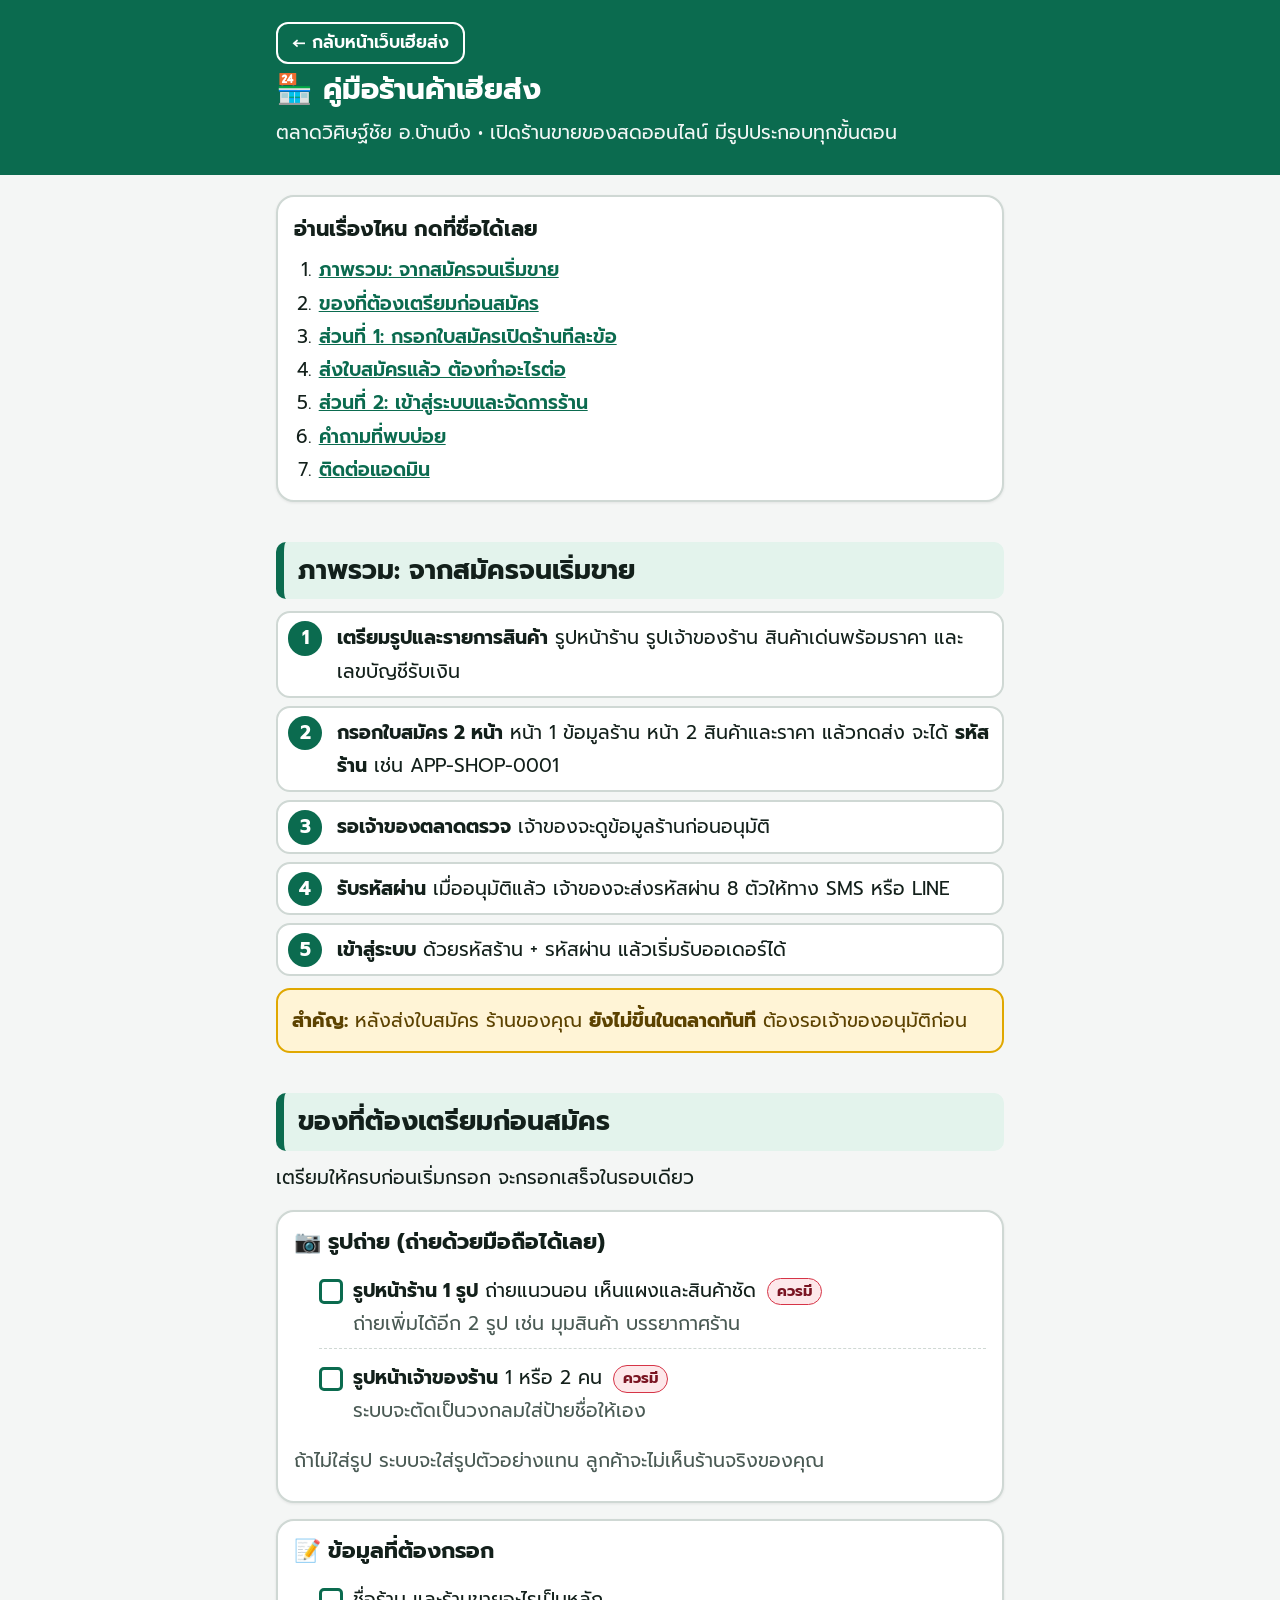
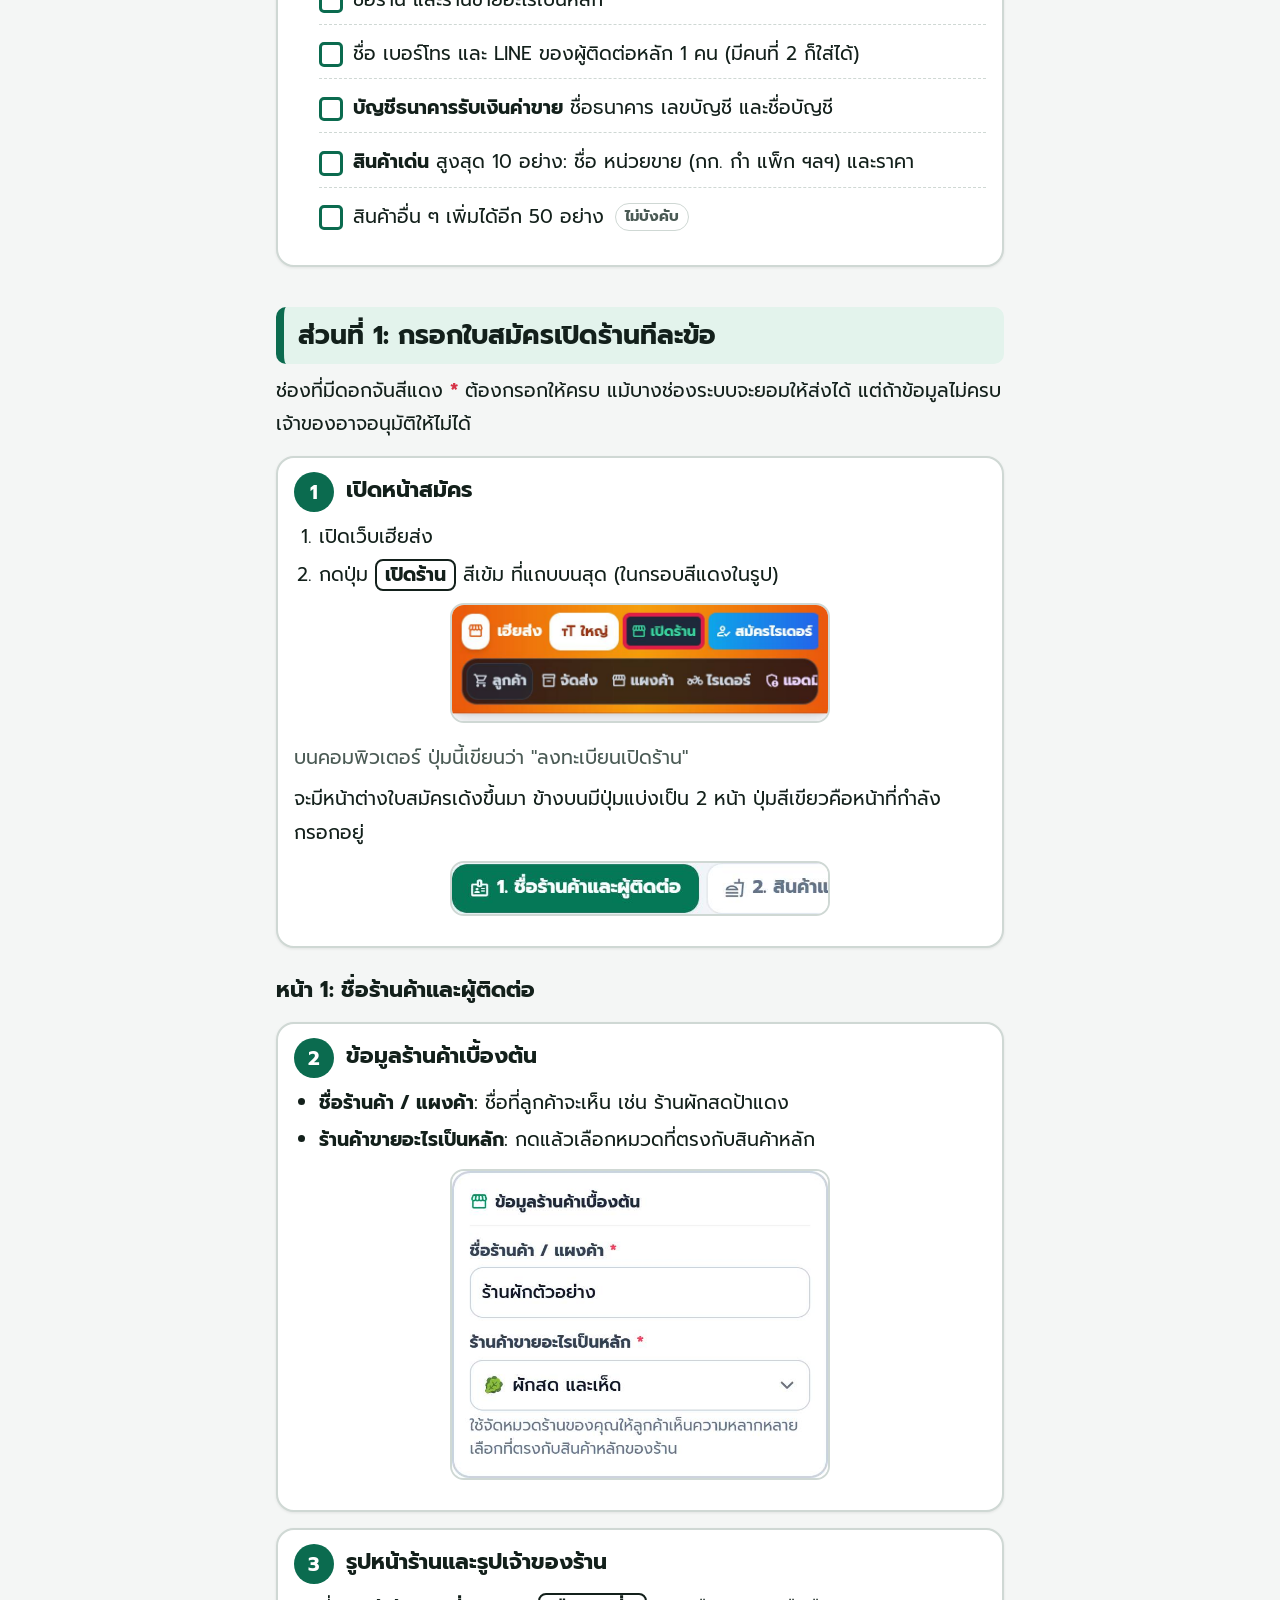
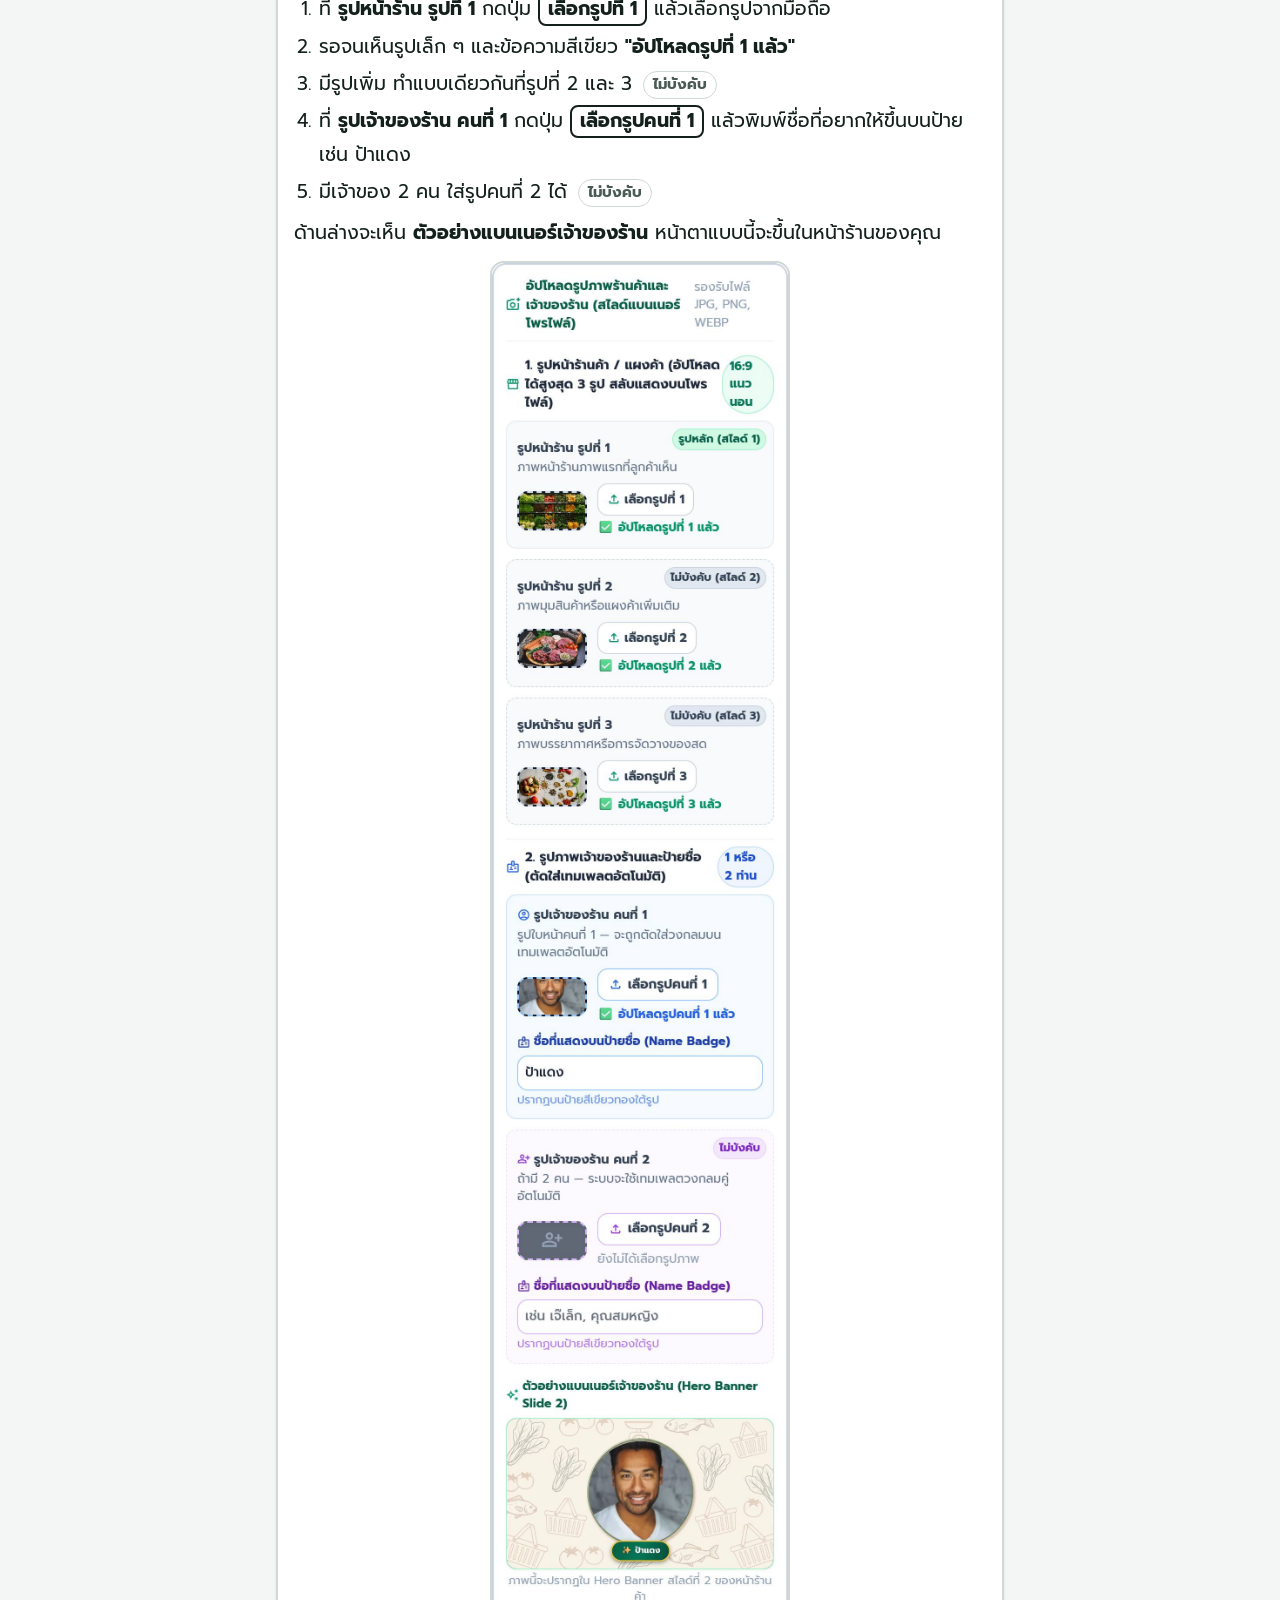
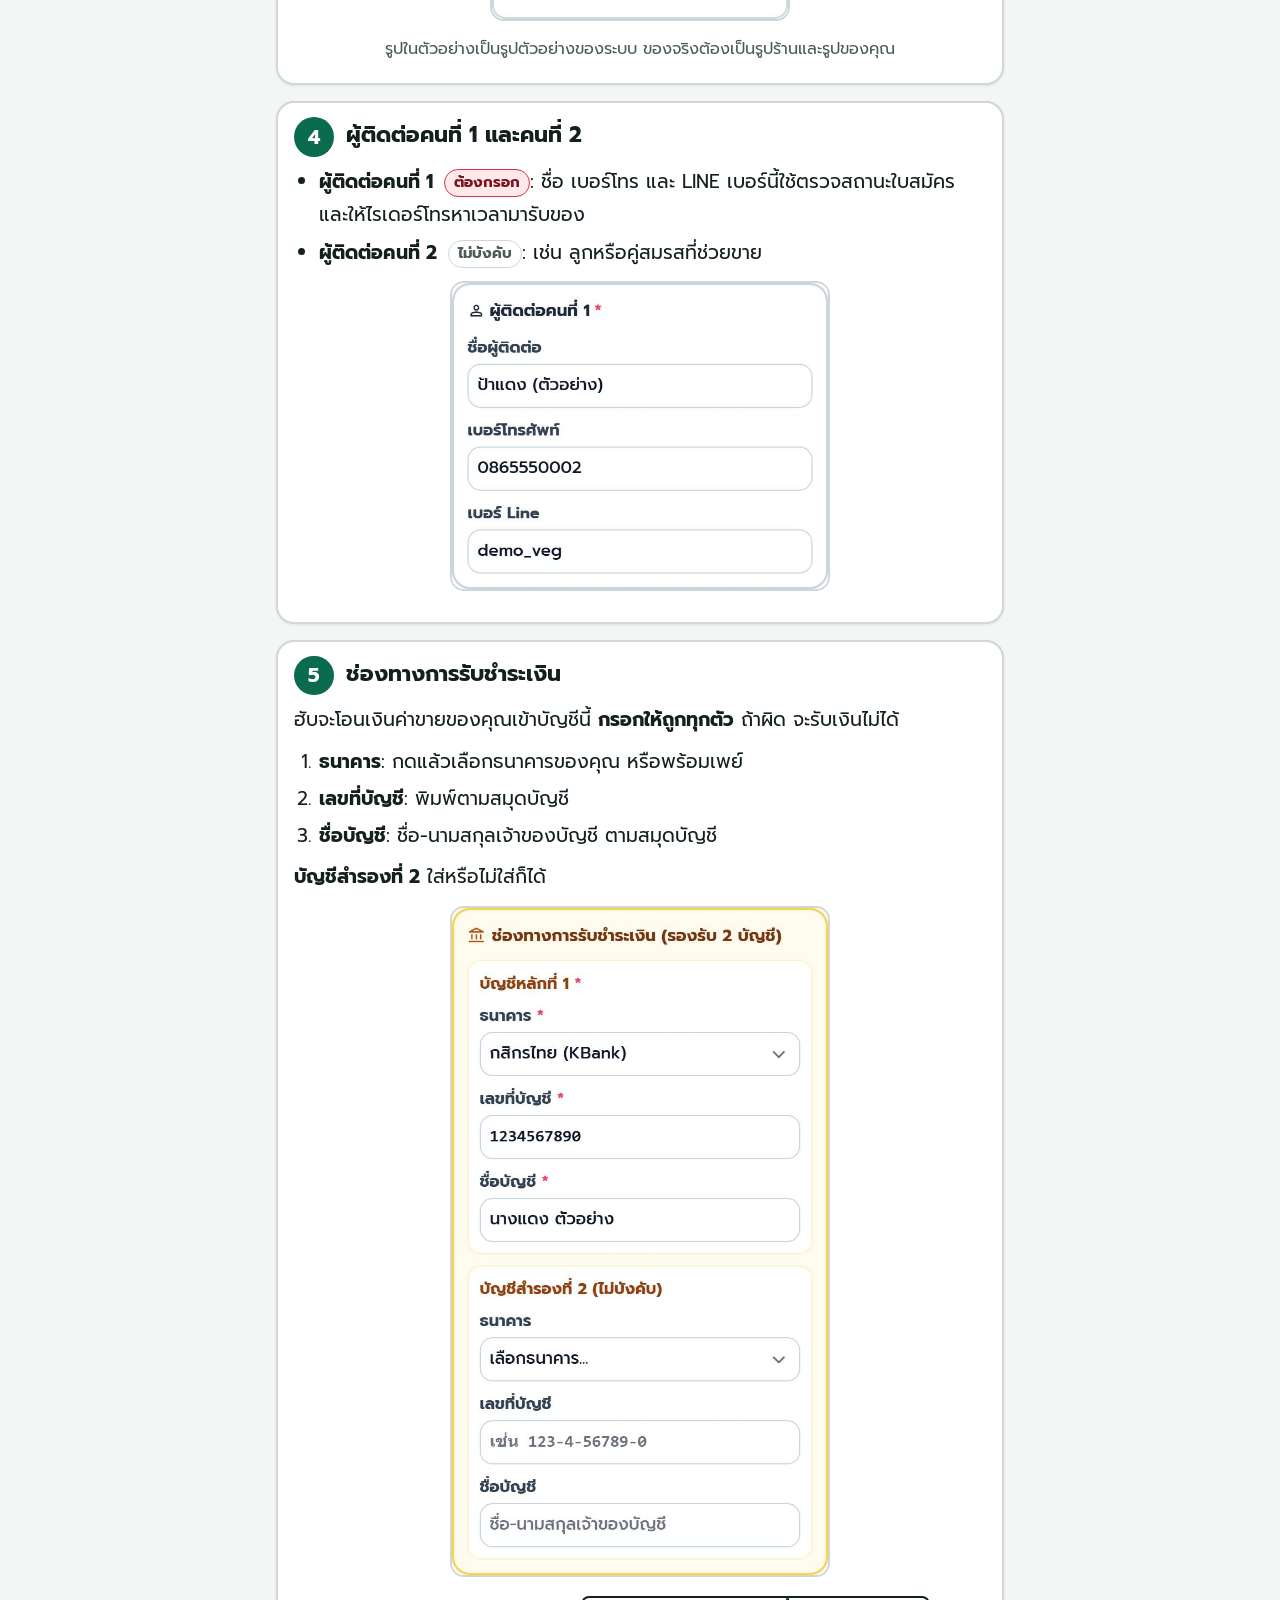
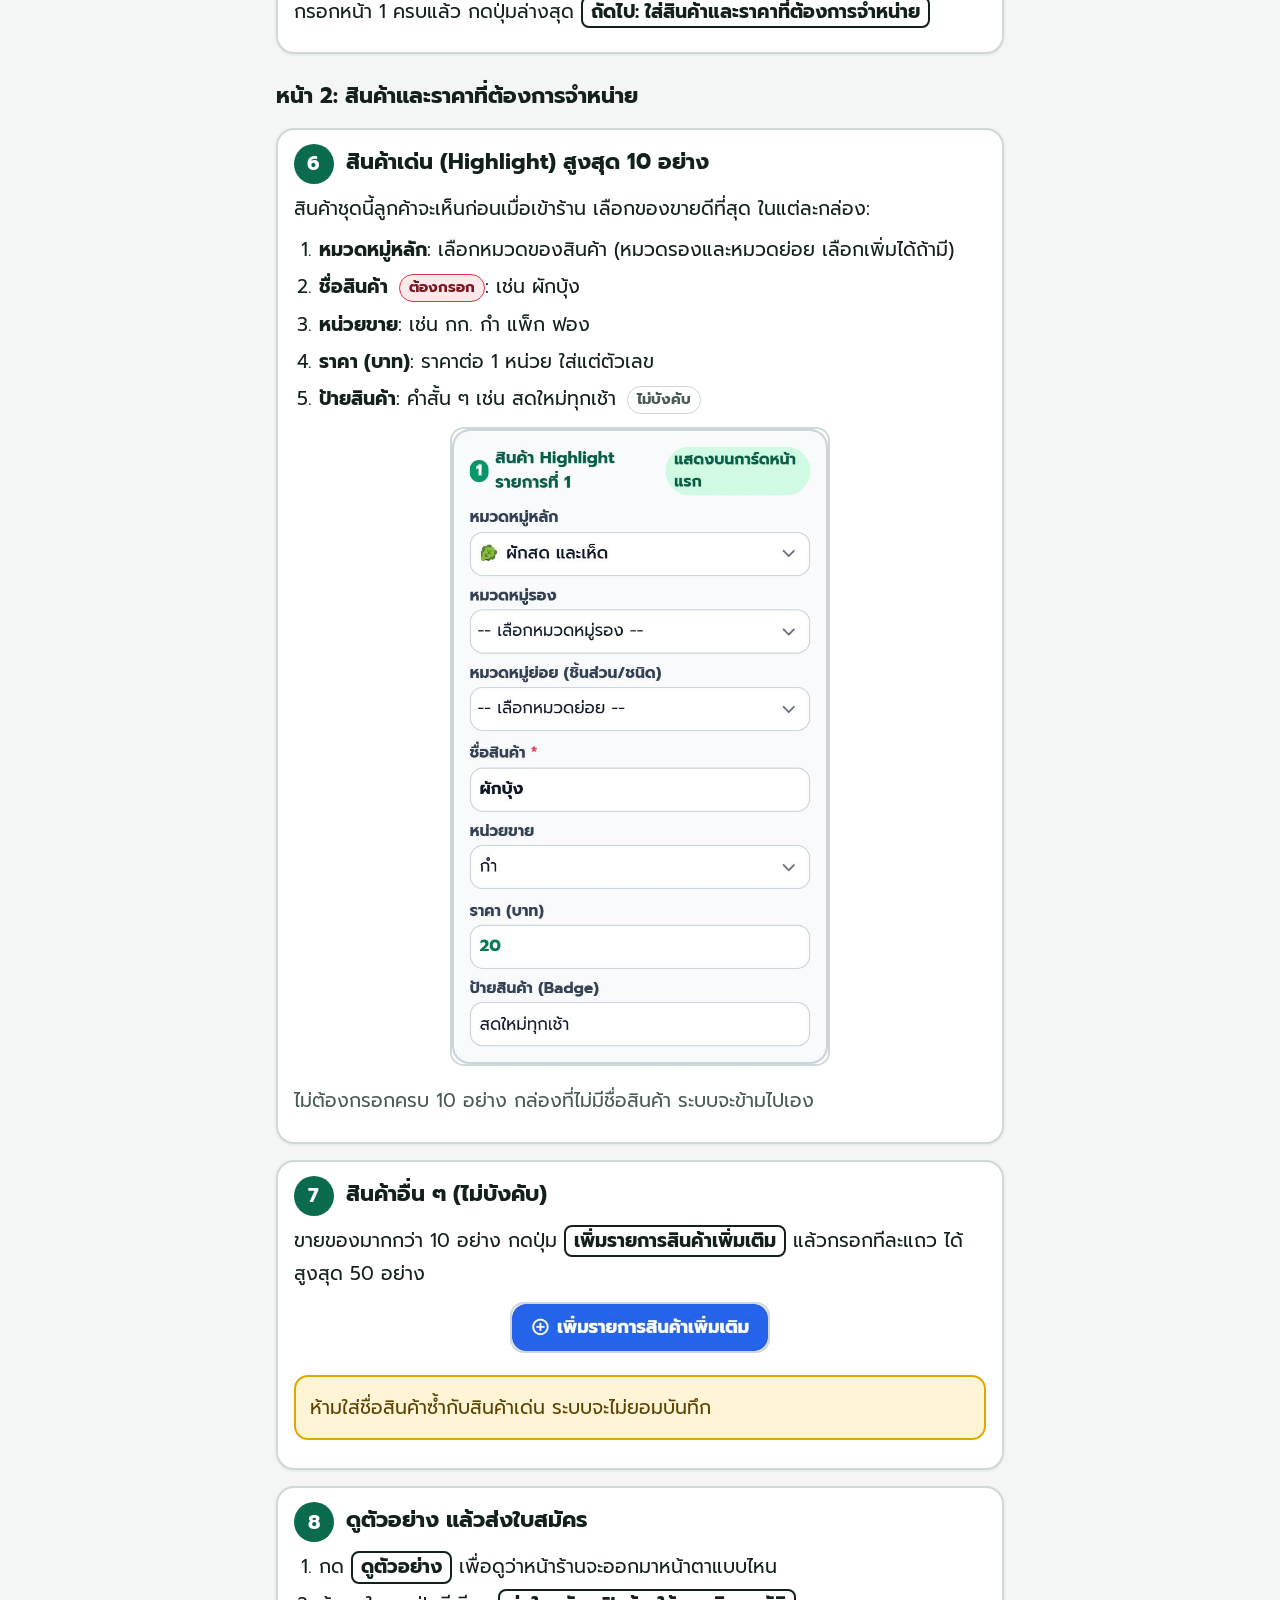
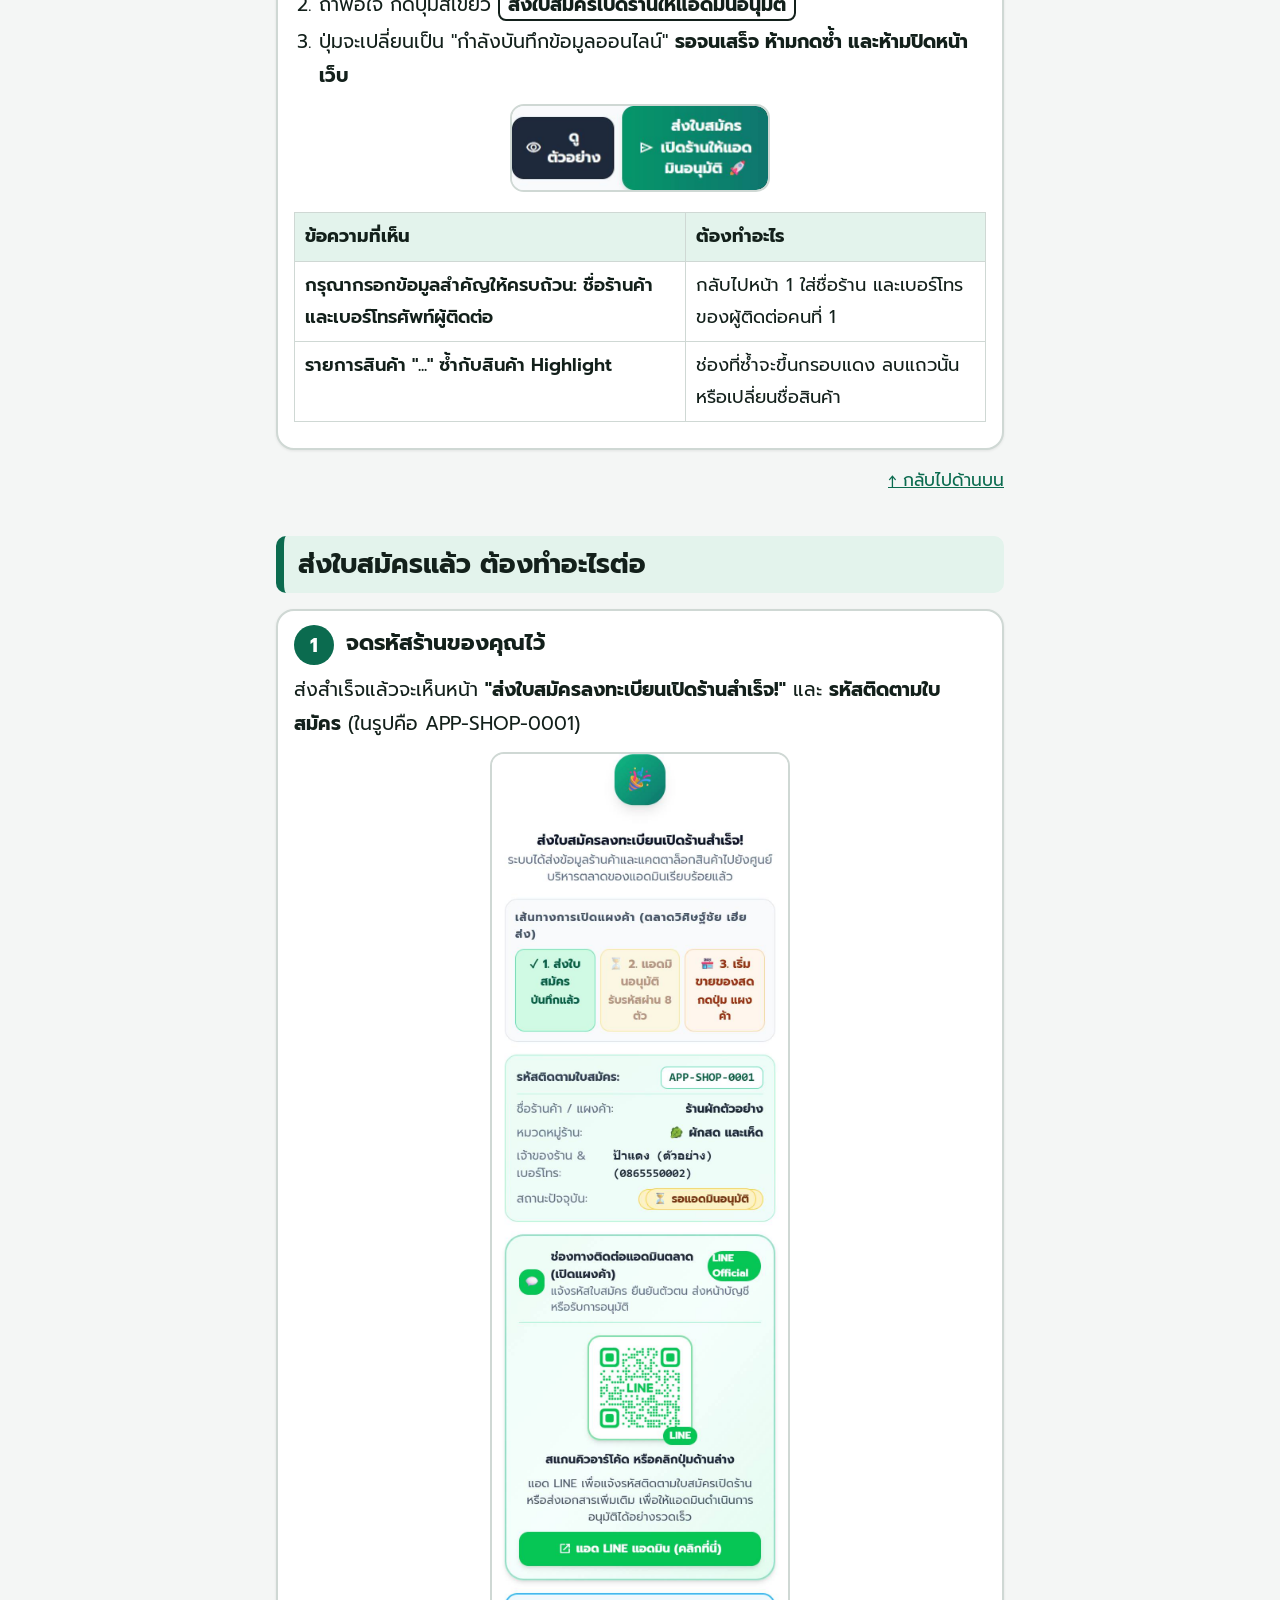
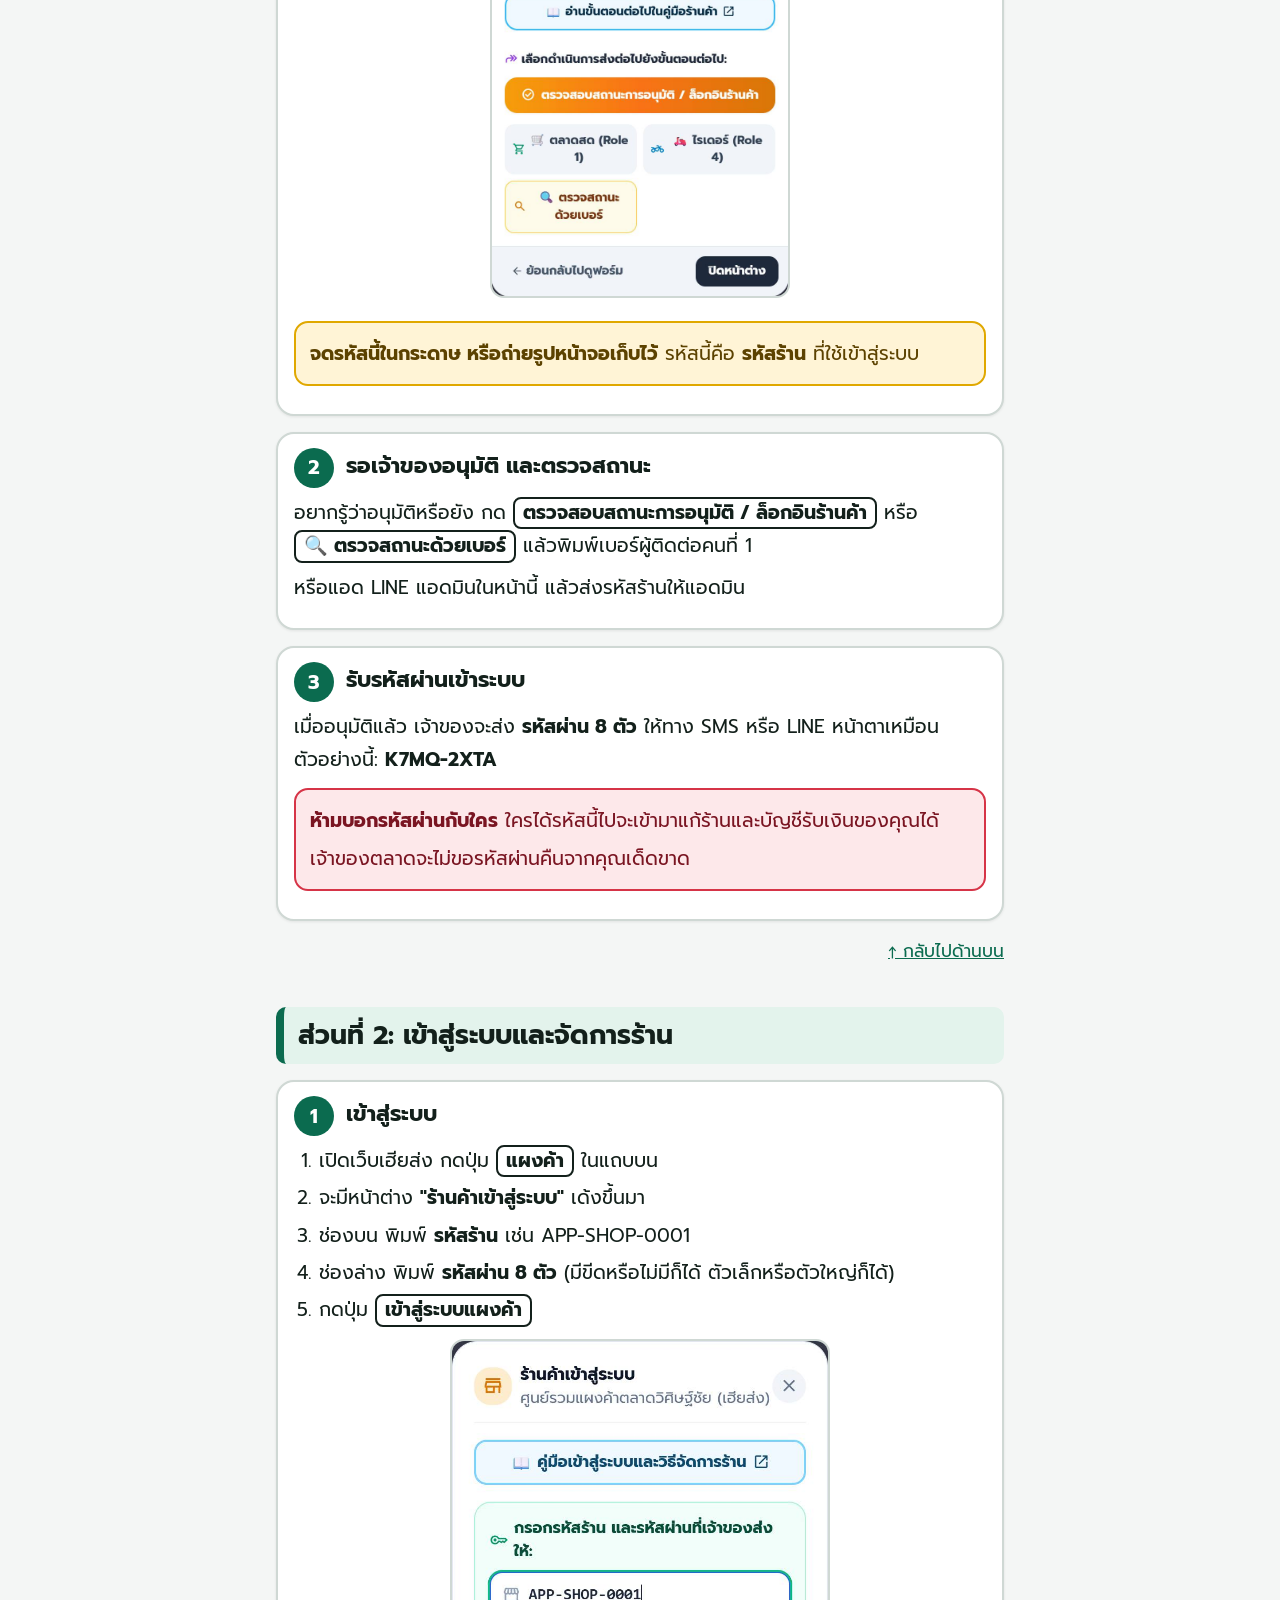
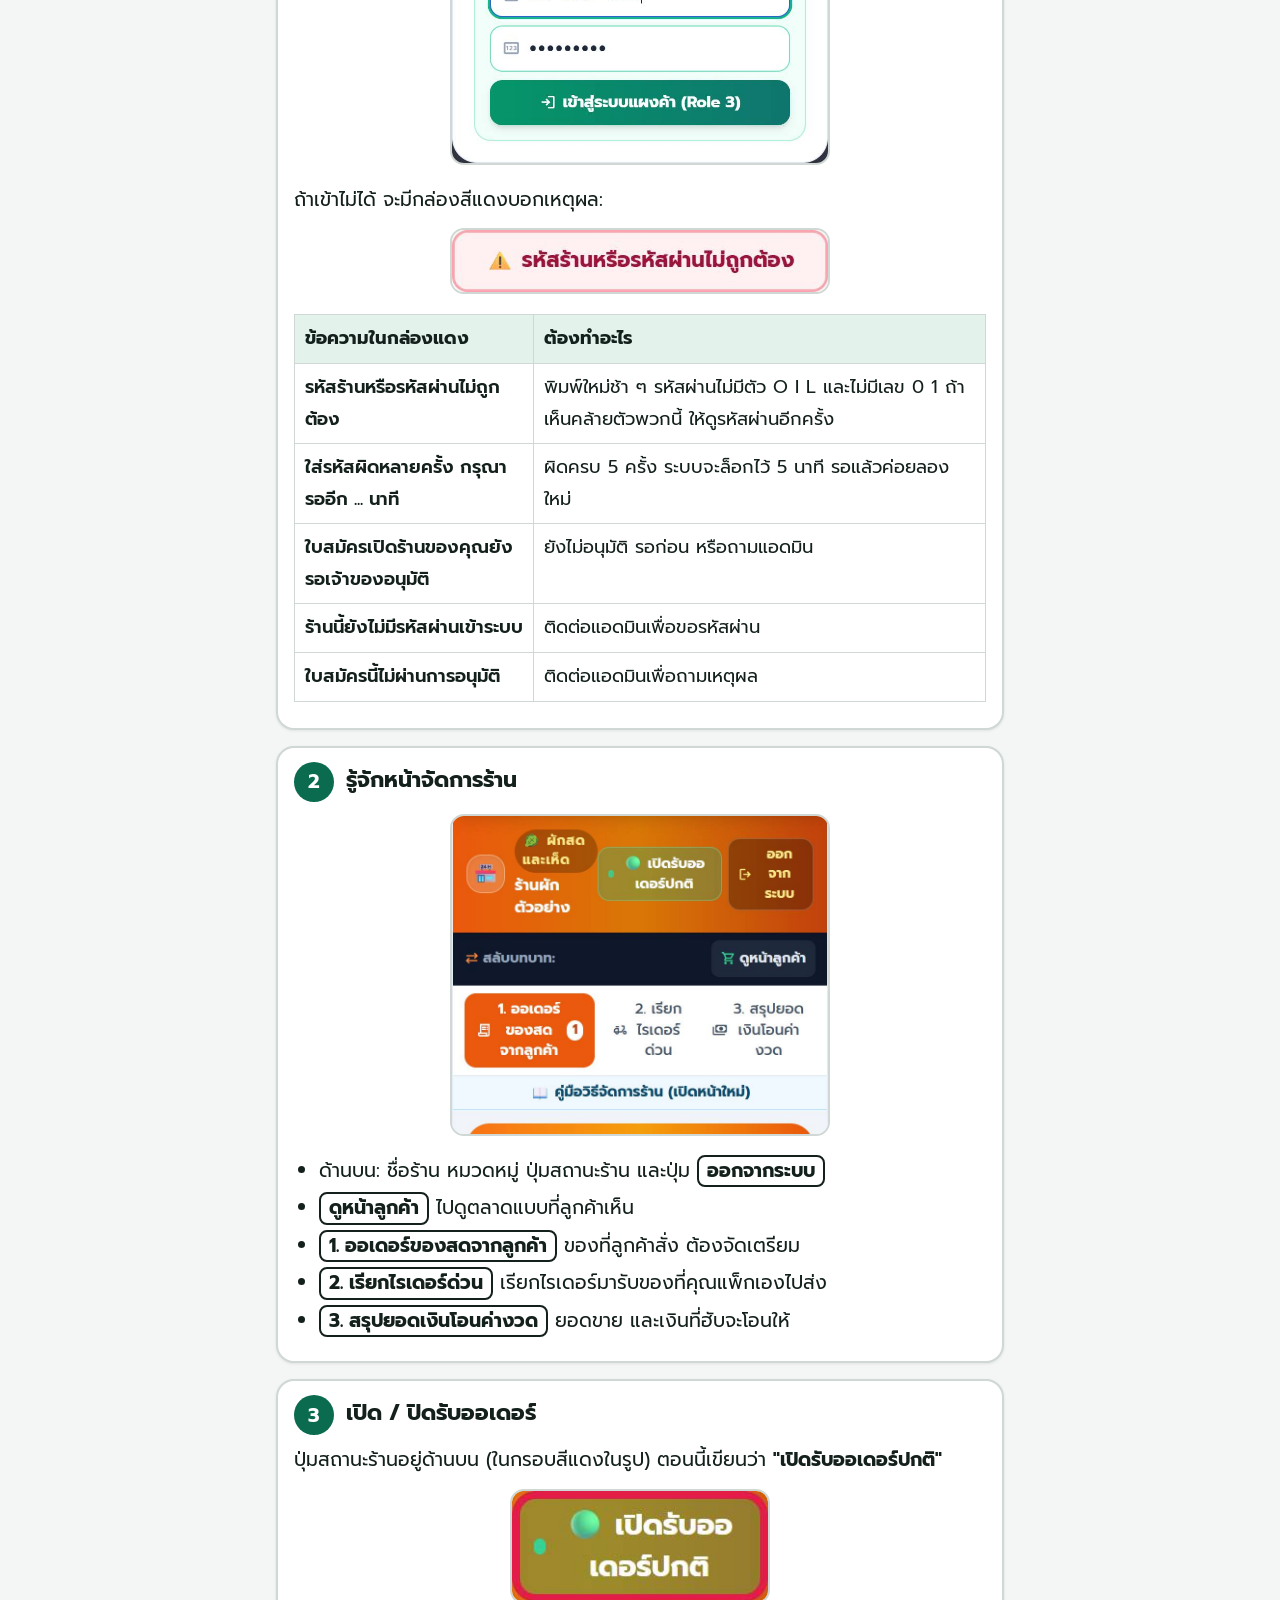
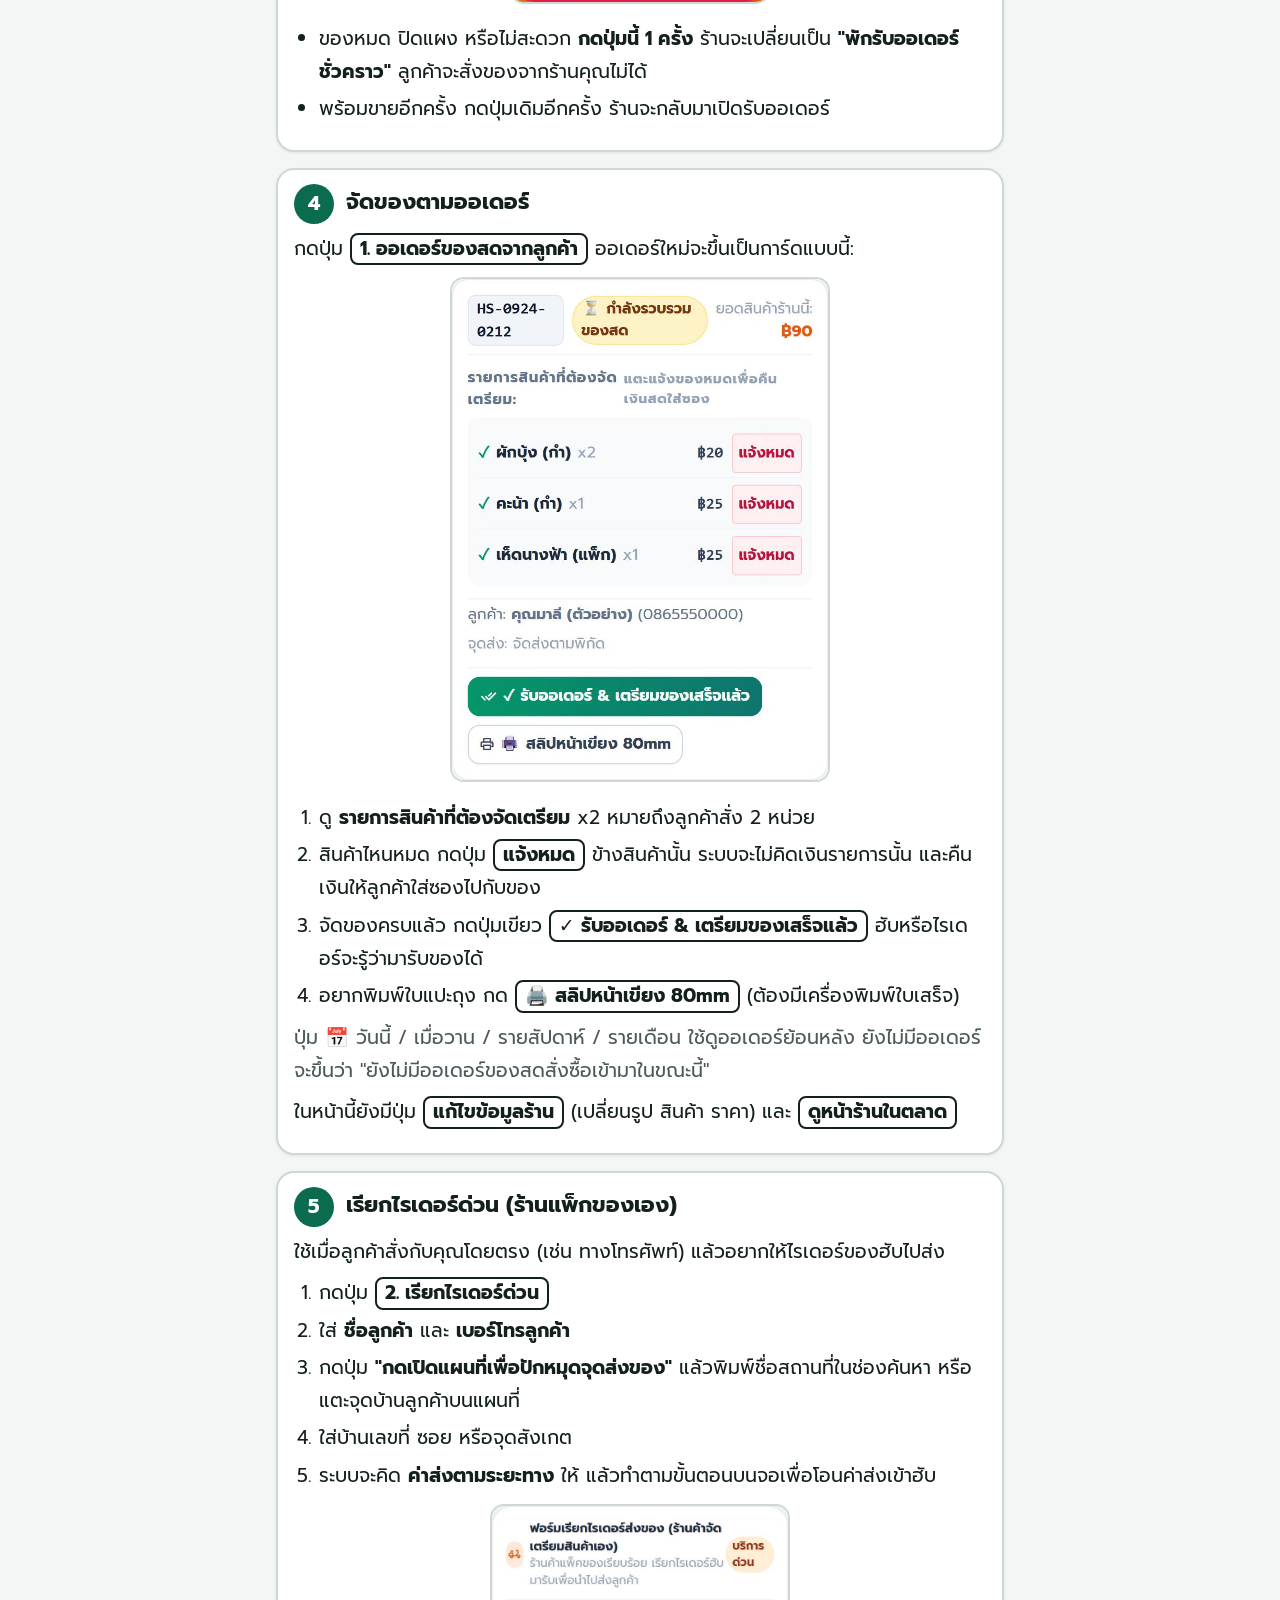
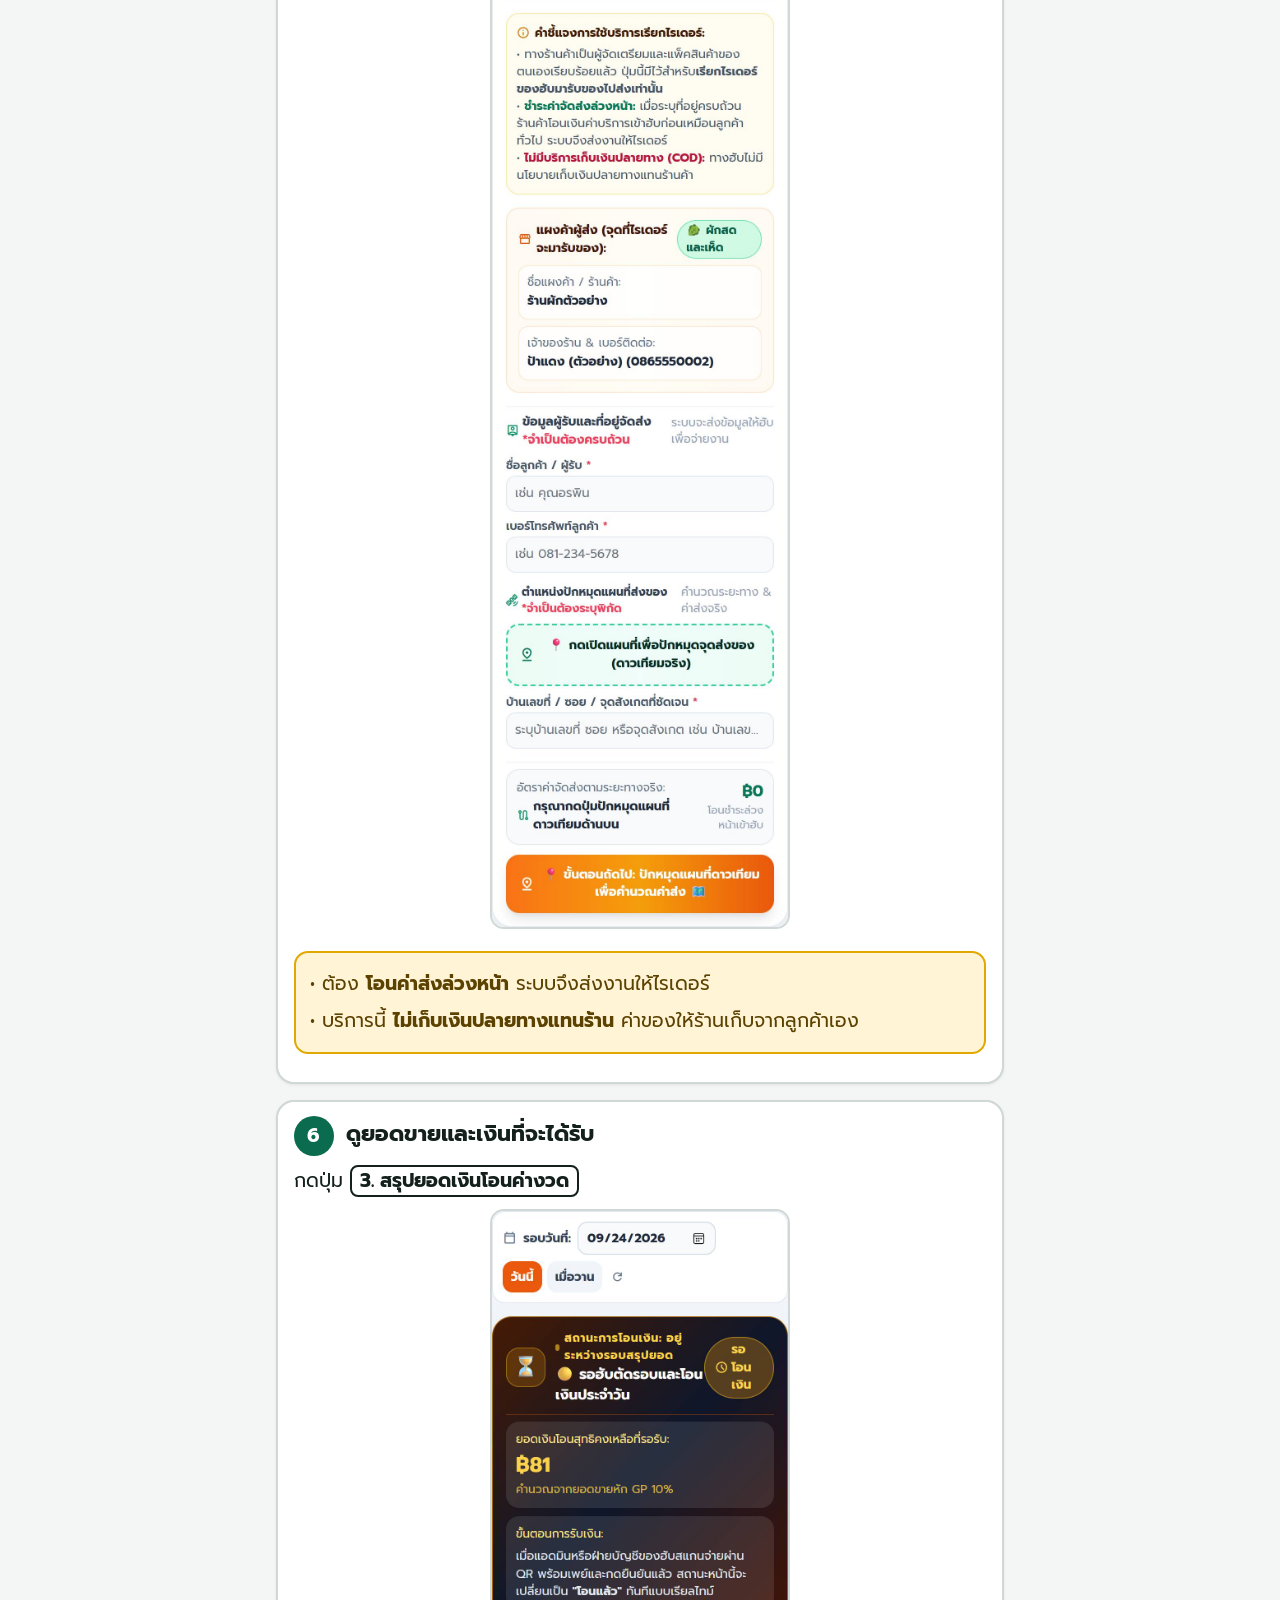
==== guide-merchant.html @ 2a14fe10 "feat(merchant): step-by-step guide for shop applicants + shop total fix - guide-merchant.html (share" ====
<!DOCTYPE html>
<html lang="th">
<head>
    <meta charset="UTF-8">
    <meta name="viewport" content="width=device-width, initial-scale=1.0">
    <title>คู่มือร้านค้าเฮียส่ง</title>
    <meta name="description" content="คู่มือลงทะเบียนเปิดร้านและวิธีใช้หน้าจัดการร้าน ตลาดวิศิษฐ์ชัย บ้านบึง (เฮียส่ง)">
    <meta name="theme-color" content="#0b6b4f">
    <link rel="preconnect" href="https://fonts.googleapis.com">
    <link rel="preconnect" href="https://fonts.gstatic.com" crossorigin>
    <link href="https://fonts.googleapis.com/css2?family=Prompt:wght@400;600;700&display=swap" rel="stylesheet">
    <link rel="stylesheet" href="guide.css?v=1">
</head>
<body>
    <!-- คู่มือนี้เป็นหน้าเอกสารล้วน ไม่มี JavaScript และไม่เชื่อมฐานข้อมูล
         รูปทั้งหมดถ่ายจากสำเนาทดสอบด้วยข้อมูลตัวอย่าง (ร้าน/ชื่อ/เบอร์ปลอม)
         แก้ฟอร์มเปิดร้านหรือหน้าจัดการร้านเมื่อไร ต้องแก้คู่มือนี้ด้วย (ตัวทดสอบ firebase-rules/tests/guide-merchant.test.js ตรวจชื่อปุ่ม) -->
    <header class="top">
        <div class="wrap">
            <a class="back" href="./">← กลับหน้าเว็บเฮียส่ง</a>
            <h1>🏪 คู่มือร้านค้าเฮียส่ง</h1>
            <p>ตลาดวิศิษฐ์ชัย อ.บ้านบึง • เปิดร้านขายของสดออนไลน์ มีรูปประกอบทุกขั้นตอน</p>
        </div>
    </header>

    <main class="wrap">
        <nav class="toc" aria-label="สารบัญ">
            <h2>อ่านเรื่องไหน กดที่ชื่อได้เลย</h2>
            <ol>
                <li><a href="#overview">ภาพรวม: จากสมัครจนเริ่มขาย</a></li>
                <li><a href="#prepare">ของที่ต้องเตรียมก่อนสมัคร</a></li>
                <li><a href="#part1">ส่วนที่ 1: กรอกใบสมัครเปิดร้านทีละข้อ</a></li>
                <li><a href="#after">ส่งใบสมัครแล้ว ต้องทำอะไรต่อ</a></li>
                <li><a href="#part2">ส่วนที่ 2: เข้าสู่ระบบและจัดการร้าน</a></li>
                <li><a href="#faq">คำถามที่พบบ่อย</a></li>
                <li><a href="#contact">ติดต่อแอดมิน</a></li>
            </ol>
        </nav>

        <!-- ================= ภาพรวม ================= -->
        <h2 class="part" id="overview">ภาพรวม: จากสมัครจนเริ่มขาย</h2>
        <ol class="flow">
            <li><strong>เตรียมรูปและรายการสินค้า</strong> รูปหน้าร้าน รูปเจ้าของร้าน สินค้าเด่นพร้อมราคา และเลขบัญชีรับเงิน</li>
            <li><strong>กรอกใบสมัคร 2 หน้า</strong> หน้า 1 ข้อมูลร้าน หน้า 2 สินค้าและราคา แล้วกดส่ง จะได้ <strong>รหัสร้าน</strong> เช่น APP-SHOP-0001</li>
            <li><strong>รอเจ้าของตลาดตรวจ</strong> เจ้าของจะดูข้อมูลร้านก่อนอนุมัติ</li>
            <li><strong>รับรหัสผ่าน</strong> เมื่ออนุมัติแล้ว เจ้าของจะส่งรหัสผ่าน 8 ตัวให้ทาง SMS หรือ LINE</li>
            <li><strong>เข้าสู่ระบบ</strong> ด้วยรหัสร้าน + รหัสผ่าน แล้วเริ่มรับออเดอร์ได้</li>
        </ol>
        <div class="warn">
            <p><strong>สำคัญ:</strong> หลังส่งใบสมัคร ร้านของคุณ <strong>ยังไม่ขึ้นในตลาดทันที</strong> ต้องรอเจ้าของอนุมัติก่อน</p>
        </div>

        <!-- ================= เตรียมของ ================= -->
        <h2 class="part" id="prepare">ของที่ต้องเตรียมก่อนสมัคร</h2>
        <p>เตรียมให้ครบก่อนเริ่มกรอก จะกรอกเสร็จในรอบเดียว</p>
        <div class="step">
            <h3 style="margin-top:0">📷 รูปถ่าย (ถ่ายด้วยมือถือได้เลย)</h3>
            <ul class="check">
                <li><span class="box"></span><span><strong>รูปหน้าร้าน 1 รูป</strong> ถ่ายแนวนอน เห็นแผงและสินค้าชัด <span class="tag req">ควรมี</span><br><span class="muted">ถ่ายเพิ่มได้อีก 2 รูป เช่น มุมสินค้า บรรยากาศร้าน</span></span></li>
                <li><span class="box"></span><span><strong>รูปหน้าเจ้าของร้าน</strong> 1 หรือ 2 คน <span class="tag req">ควรมี</span><br><span class="muted">ระบบจะตัดเป็นวงกลมใส่ป้ายชื่อให้เอง</span></span></li>
            </ul>
            <p class="muted">ถ้าไม่ใส่รูป ระบบจะใส่รูปตัวอย่างแทน ลูกค้าจะไม่เห็นร้านจริงของคุณ</p>
        </div>
        <div class="step">
            <h3 style="margin-top:0">📝 ข้อมูลที่ต้องกรอก</h3>
            <ul class="check">
                <li><span class="box"></span><span>ชื่อร้าน และร้านขายอะไรเป็นหลัก</span></li>
                <li><span class="box"></span><span>ชื่อ เบอร์โทร และ LINE ของผู้ติดต่อหลัก 1 คน (มีคนที่ 2 ก็ใส่ได้)</span></li>
                <li><span class="box"></span><span><strong>บัญชีธนาคารรับเงินค่าขาย</strong> ชื่อธนาคาร เลขบัญชี และชื่อบัญชี</span></li>
                <li><span class="box"></span><span><strong>สินค้าเด่น</strong> สูงสุด 10 อย่าง: ชื่อ หน่วยขาย (กก. กำ แพ็ก ฯลฯ) และราคา</span></li>
                <li><span class="box"></span><span>สินค้าอื่น ๆ เพิ่มได้อีก 50 อย่าง <span class="tag opt">ไม่บังคับ</span></span></li>
            </ul>
        </div>

        <!-- ================= ส่วนที่ 1 ================= -->
        <h2 class="part" id="part1">ส่วนที่ 1: กรอกใบสมัครเปิดร้านทีละข้อ</h2>
        <p>ช่องที่มีดอกจันสีแดง <strong style="color:#d63447">*</strong> ต้องกรอกให้ครบ แม้บางช่องระบบจะยอมให้ส่งได้ แต่ถ้าข้อมูลไม่ครบ เจ้าของอาจอนุมัติให้ไม่ได้</p>

        <div class="step">
            <div class="step-head"><span class="num">1</span><h3>เปิดหน้าสมัคร</h3></div>
            <ol>
                <li>เปิดเว็บเฮียส่ง</li>
                <li>กดปุ่ม <span class="btn-name">เปิดร้าน</span> สีเข้ม ที่แถบบนสุด (ในกรอบสีแดงในรูป)</li>
            </ol>
            <figure><img src="images/guide/merchant/m01-header-button.jpg" width="780" height="240" loading="lazy" alt="แถบบนสุดของเว็บ ปุ่มเปิดร้าน"></figure>
            <p class="muted">บนคอมพิวเตอร์ ปุ่มนี้เขียนว่า "ลงทะเบียนเปิดร้าน"</p>
            <p>จะมีหน้าต่างใบสมัครเด้งขึ้นมา ข้างบนมีปุ่มแบ่งเป็น 2 หน้า ปุ่มสีเขียวคือหน้าที่กำลังกรอกอยู่</p>
            <figure><img src="images/guide/merchant/m02-tabs.jpg" width="600" height="82" loading="lazy" alt="ปุ่มหน้า 1 ชื่อร้านค้าและผู้ติดต่อ และหน้า 2 สินค้าและราคา"></figure>
        </div>

        <h3>หน้า 1: ชื่อร้านค้าและผู้ติดต่อ</h3>

        <div class="step">
            <div class="step-head"><span class="num">2</span><h3>ข้อมูลร้านค้าเบื้องต้น</h3></div>
            <ul>
                <li><strong>ชื่อร้านค้า / แผงค้า</strong>: ชื่อที่ลูกค้าจะเห็น เช่น ร้านผักสดป้าแดง</li>
                <li><strong>ร้านค้าขายอะไรเป็นหลัก</strong>: กดแล้วเลือกหมวดที่ตรงกับสินค้าหลัก</li>
            </ul>
            <figure><img src="images/guide/merchant/m03-basic.jpg" width="680" height="556" loading="lazy" alt="ช่องชื่อร้านและหมวดหมู่"></figure>
        </div>

        <div class="step">
            <div class="step-head"><span class="num">3</span><h3>รูปหน้าร้านและรูปเจ้าของร้าน</h3></div>
            <ol>
                <li>ที่ <strong>รูปหน้าร้าน รูปที่ 1</strong> กดปุ่ม <span class="btn-name">เลือกรูปที่ 1</span> แล้วเลือกรูปจากมือถือ</li>
                <li>รอจนเห็นรูปเล็ก ๆ และข้อความสีเขียว <strong>"อัปโหลดรูปที่ 1 แล้ว"</strong></li>
                <li>มีรูปเพิ่ม ทำแบบเดียวกันที่รูปที่ 2 และ 3 <span class="tag opt">ไม่บังคับ</span></li>
                <li>ที่ <strong>รูปเจ้าของร้าน คนที่ 1</strong> กดปุ่ม <span class="btn-name">เลือกรูปคนที่ 1</span> แล้วพิมพ์ชื่อที่อยากให้ขึ้นบนป้าย เช่น ป้าแดง</li>
                <li>มีเจ้าของ 2 คน ใส่รูปคนที่ 2 ได้ <span class="tag opt">ไม่บังคับ</span></li>
            </ol>
            <p>ด้านล่างจะเห็น <strong>ตัวอย่างแบนเนอร์เจ้าของร้าน</strong> หน้าตาแบบนี้จะขึ้นในหน้าร้านของคุณ</p>
            <figure class="narrow"><img src="images/guide/merchant/m04-photos.jpg" width="680" height="3116" loading="lazy" alt="ช่องอัปโหลดรูปหน้าร้าน 3 รูป และรูปเจ้าของร้าน พร้อมตัวอย่างแบนเนอร์"><figcaption>รูปในตัวอย่างเป็นรูปตัวอย่างของระบบ ของจริงต้องเป็นรูปร้านและรูปของคุณ</figcaption></figure>
        </div>

        <div class="step">
            <div class="step-head"><span class="num">4</span><h3>ผู้ติดต่อคนที่ 1 และคนที่ 2</h3></div>
            <ul>
                <li><strong>ผู้ติดต่อคนที่ 1</strong> <span class="tag req">ต้องกรอก</span>: ชื่อ เบอร์โทร และ LINE เบอร์นี้ใช้ตรวจสถานะใบสมัคร และให้ไรเดอร์โทรหาเวลามารับของ</li>
                <li><strong>ผู้ติดต่อคนที่ 2</strong> <span class="tag opt">ไม่บังคับ</span>: เช่น ลูกหรือคู่สมรสที่ช่วยขาย</li>
            </ul>
            <figure><img src="images/guide/merchant/m05-contact1.jpg" width="680" height="552" loading="lazy" alt="ช่องผู้ติดต่อคนที่ 1"></figure>
        </div>

        <div class="step">
            <div class="step-head"><span class="num">5</span><h3>ช่องทางการรับชำระเงิน</h3></div>
            <p>ฮับจะโอนเงินค่าขายของคุณเข้าบัญชีนี้ <strong>กรอกให้ถูกทุกตัว</strong> ถ้าผิด จะรับเงินไม่ได้</p>
            <ol>
                <li><strong>ธนาคาร</strong>: กดแล้วเลือกธนาคารของคุณ หรือพร้อมเพย์</li>
                <li><strong>เลขที่บัญชี</strong>: พิมพ์ตามสมุดบัญชี</li>
                <li><strong>ชื่อบัญชี</strong>: ชื่อ-นามสกุลเจ้าของบัญชี ตามสมุดบัญชี</li>
            </ol>
            <p><strong>บัญชีสำรองที่ 2</strong> ใส่หรือไม่ใส่ก็ได้</p>
            <figure><img src="images/guide/merchant/m07-bank.jpg" width="680" height="1206" loading="lazy" alt="ช่องบัญชีหลักที่ 1 และบัญชีสำรองที่ 2"></figure>
            <p>กรอกหน้า 1 ครบแล้ว กดปุ่มล่างสุด <span class="btn-name">ถัดไป: ใส่สินค้าและราคาที่ต้องการจำหน่าย</span></p>
        </div>

        <h3>หน้า 2: สินค้าและราคาที่ต้องการจำหน่าย</h3>

        <div class="step">
            <div class="step-head"><span class="num">6</span><h3>สินค้าเด่น (Highlight) สูงสุด 10 อย่าง</h3></div>
            <p>สินค้าชุดนี้ลูกค้าจะเห็นก่อนเมื่อเข้าร้าน เลือกของขายดีที่สุด ในแต่ละกล่อง:</p>
            <ol>
                <li><strong>หมวดหมู่หลัก</strong>: เลือกหมวดของสินค้า (หมวดรองและหมวดย่อย เลือกเพิ่มได้ถ้ามี)</li>
                <li><strong>ชื่อสินค้า</strong> <span class="tag req">ต้องกรอก</span>: เช่น ผักบุ้ง</li>
                <li><strong>หน่วยขาย</strong>: เช่น กก. กำ แพ็ก ฟอง</li>
                <li><strong>ราคา (บาท)</strong>: ราคาต่อ 1 หน่วย ใส่แต่ตัวเลข</li>
                <li><strong>ป้ายสินค้า</strong>: คำสั้น ๆ เช่น สดใหม่ทุกเช้า <span class="tag opt">ไม่บังคับ</span></li>
            </ol>
            <figure><img src="images/guide/merchant/m08-highlight-card.jpg" width="680" height="1148" loading="lazy" alt="กล่องสินค้า Highlight รายการที่ 1 ที่กรอกแล้ว"></figure>
            <p class="muted">ไม่ต้องกรอกครบ 10 อย่าง กล่องที่ไม่มีชื่อสินค้า ระบบจะข้ามไปเอง</p>
        </div>

        <div class="step">
            <div class="step-head"><span class="num">7</span><h3>สินค้าอื่น ๆ (ไม่บังคับ)</h3></div>
            <p>ขายของมากกว่า 10 อย่าง กดปุ่ม <span class="btn-name">เพิ่มรายการสินค้าเพิ่มเติม</span> แล้วกรอกทีละแถว ได้สูงสุด 50 อย่าง</p>
            <figure class="small"><img src="images/guide/merchant/m09-add-more.jpg" width="428" height="78" loading="lazy" alt="ปุ่มเพิ่มรายการสินค้าเพิ่มเติม"></figure>
            <div class="warn"><p>ห้ามใส่ชื่อสินค้าซ้ำกับสินค้าเด่น ระบบจะไม่ยอมบันทึก</p></div>
        </div>

        <div class="step">
            <div class="step-head"><span class="num">8</span><h3>ดูตัวอย่าง แล้วส่งใบสมัคร</h3></div>
            <ol>
                <li>กด <span class="btn-name">ดูตัวอย่าง</span> เพื่อดูว่าหน้าร้านจะออกมาหน้าตาแบบไหน</li>
                <li>ถ้าพอใจ กดปุ่มสีเขียว <span class="btn-name">ส่งใบสมัครเปิดร้านให้แอดมินอนุมัติ</span></li>
                <li>ปุ่มจะเปลี่ยนเป็น "กำลังบันทึกข้อมูลออนไลน์" <strong>รอจนเสร็จ ห้ามกดซ้ำ และห้ามปิดหน้าเว็บ</strong></li>
            </ol>
            <figure class="small"><img src="images/guide/merchant/m10b-footer.jpg" width="516" height="170" loading="lazy" alt="ปุ่มดูตัวอย่าง และปุ่มส่งใบสมัครเปิดร้าน"></figure>
            <table class="fix">
                <thead><tr><th>ข้อความที่เห็น</th><th>ต้องทำอะไร</th></tr></thead>
                <tbody>
                    <tr><td>กรุณากรอกข้อมูลสำคัญให้ครบถ้วน: ชื่อร้านค้า และเบอร์โทรศัพท์ผู้ติดต่อ</td><td>กลับไปหน้า 1 ใส่ชื่อร้าน และเบอร์โทรของผู้ติดต่อคนที่ 1</td></tr>
                    <tr><td>รายการสินค้า "..." ซ้ำกับสินค้า Highlight</td><td>ช่องที่ซ้ำจะขึ้นกรอบแดง ลบแถวนั้น หรือเปลี่ยนชื่อสินค้า</td></tr>
                </tbody>
            </table>
        </div>
        <p class="to-top"><a href="#overview">↑ กลับไปด้านบน</a></p>

        <!-- ================= หลังส่ง ================= -->
        <h2 class="part" id="after">ส่งใบสมัครแล้ว ต้องทำอะไรต่อ</h2>
        <div class="step">
            <div class="step-head"><span class="num">1</span><h3>จดรหัสร้านของคุณไว้</h3></div>
            <p>ส่งสำเร็จแล้วจะเห็นหน้า <strong>"ส่งใบสมัครลงทะเบียนเปิดร้านสำเร็จ!"</strong> และ <strong>รหัสติดตามใบสมัคร</strong> (ในรูปคือ APP-SHOP-0001)</p>
            <figure class="narrow"><img src="images/guide/merchant/m11-success.jpg" width="744" height="2746" loading="lazy" alt="หน้าส่งใบสมัครสำเร็จ พร้อมรหัส APP-SHOP-0001 และช่องทาง LINE"></figure>
            <div class="warn"><p><strong>จดรหัสนี้ในกระดาษ หรือถ่ายรูปหน้าจอเก็บไว้</strong> รหัสนี้คือ <strong>รหัสร้าน</strong> ที่ใช้เข้าสู่ระบบ</p></div>
        </div>
        <div class="step">
            <div class="step-head"><span class="num">2</span><h3>รอเจ้าของอนุมัติ และตรวจสถานะ</h3></div>
            <p>อยากรู้ว่าอนุมัติหรือยัง กด <span class="btn-name">ตรวจสอบสถานะการอนุมัติ / ล็อกอินร้านค้า</span> หรือ <span class="btn-name">🔍 ตรวจสถานะด้วยเบอร์</span> แล้วพิมพ์เบอร์ผู้ติดต่อคนที่ 1</p>
            <p>หรือแอด LINE แอดมินในหน้านี้ แล้วส่งรหัสร้านให้แอดมิน</p>
        </div>
        <div class="step">
            <div class="step-head"><span class="num">3</span><h3>รับรหัสผ่านเข้าระบบ</h3></div>
            <p>เมื่ออนุมัติแล้ว เจ้าของจะส่ง <strong>รหัสผ่าน 8 ตัว</strong> ให้ทาง SMS หรือ LINE หน้าตาเหมือนตัวอย่างนี้: <strong>K7MQ-2XTA</strong></p>
            <div class="bad">
                <p><strong>ห้ามบอกรหัสผ่านกับใคร</strong> ใครได้รหัสนี้ไปจะเข้ามาแก้ร้านและบัญชีรับเงินของคุณได้</p>
                <p>เจ้าของตลาดจะไม่ขอรหัสผ่านคืนจากคุณเด็ดขาด</p>
            </div>
        </div>
        <p class="to-top"><a href="#overview">↑ กลับไปด้านบน</a></p>

        <!-- ================= ส่วนที่ 2 ================= -->
        <h2 class="part" id="part2">ส่วนที่ 2: เข้าสู่ระบบและจัดการร้าน</h2>

        <div class="step">
            <div class="step-head"><span class="num">1</span><h3>เข้าสู่ระบบ</h3></div>
            <ol>
                <li>เปิดเว็บเฮียส่ง กดปุ่ม <span class="btn-name">แผงค้า</span> ในแถบบน</li>
                <li>จะมีหน้าต่าง <strong>"ร้านค้าเข้าสู่ระบบ"</strong> เด้งขึ้นมา</li>
                <li>ช่องบน พิมพ์ <strong>รหัสร้าน</strong> เช่น APP-SHOP-0001</li>
                <li>ช่องล่าง พิมพ์ <strong>รหัสผ่าน 8 ตัว</strong> (มีขีดหรือไม่มีก็ได้ ตัวเล็กหรือตัวใหญ่ก็ได้)</li>
                <li>กดปุ่ม <span class="btn-name">เข้าสู่ระบบแผงค้า</span></li>
            </ol>
            <figure><img src="images/guide/merchant/m12-login.jpg" width="716" height="688" loading="lazy" alt="หน้าต่างร้านค้าเข้าสู่ระบบ มีช่องรหัสร้านและรหัสผ่าน"></figure>
            <p>ถ้าเข้าไม่ได้ จะมีกล่องสีแดงบอกเหตุผล:</p>
            <figure><img src="images/guide/merchant/m13-login-error.jpg" width="572" height="94" loading="lazy" alt="กล่องแดง รหัสร้านหรือรหัสผ่านไม่ถูกต้อง"></figure>
            <table class="fix">
                <thead><tr><th>ข้อความในกล่องแดง</th><th>ต้องทำอะไร</th></tr></thead>
                <tbody>
                    <tr><td>รหัสร้านหรือรหัสผ่านไม่ถูกต้อง</td><td>พิมพ์ใหม่ช้า ๆ รหัสผ่านไม่มีตัว O I L และไม่มีเลข 0 1 ถ้าเห็นคล้ายตัวพวกนี้ ให้ดูรหัสผ่านอีกครั้ง</td></tr>
                    <tr><td>ใส่รหัสผิดหลายครั้ง กรุณารออีก ... นาที</td><td>ผิดครบ 5 ครั้ง ระบบจะล็อกไว้ 5 นาที รอแล้วค่อยลองใหม่</td></tr>
                    <tr><td>ใบสมัครเปิดร้านของคุณยังรอเจ้าของอนุมัติ</td><td>ยังไม่อนุมัติ รอก่อน หรือถามแอดมิน</td></tr>
                    <tr><td>ร้านนี้ยังไม่มีรหัสผ่านเข้าระบบ</td><td>ติดต่อแอดมินเพื่อขอรหัสผ่าน</td></tr>
                    <tr><td>ใบสมัครนี้ไม่ผ่านการอนุมัติ</td><td>ติดต่อแอดมินเพื่อถามเหตุผล</td></tr>
                </tbody>
            </table>
        </div>

        <div class="step">
            <div class="step-head"><span class="num">2</span><h3>รู้จักหน้าจัดการร้าน</h3></div>
            <figure><img src="images/guide/merchant/m20-workspace-top.jpg" width="780" height="660" loading="lazy" alt="หัวหน้าจัดการร้าน ชื่อร้าน ปุ่มสถานะร้าน และปุ่ม 3 ปุ่ม"></figure>
            <ul>
                <li>ด้านบน: ชื่อร้าน หมวดหมู่ ปุ่มสถานะร้าน และปุ่ม <span class="btn-name">ออกจากระบบ</span></li>
                <li><span class="btn-name">ดูหน้าลูกค้า</span> ไปดูตลาดแบบที่ลูกค้าเห็น</li>
                <li><span class="btn-name">1. ออเดอร์ของสดจากลูกค้า</span> ของที่ลูกค้าสั่ง ต้องจัดเตรียม</li>
                <li><span class="btn-name">2. เรียกไรเดอร์ด่วน</span> เรียกไรเดอร์มารับของที่คุณแพ็กเองไปส่ง</li>
                <li><span class="btn-name">3. สรุปยอดเงินโอนค่างวด</span> ยอดขาย และเงินที่ฮับจะโอนให้</li>
            </ul>
        </div>

        <div class="step">
            <div class="step-head"><span class="num">3</span><h3>เปิด / ปิดรับออเดอร์</h3></div>
            <p>ปุ่มสถานะร้านอยู่ด้านบน (ในกรอบสีแดงในรูป) ตอนนี้เขียนว่า <strong>"เปิดรับออเดอร์ปกติ"</strong></p>
            <figure class="small"><img src="images/guide/merchant/m21-open-toggle.jpg" width="258" height="112" loading="lazy" alt="ปุ่มสถานะร้าน เปิดรับออเดอร์ปกติ"></figure>
            <ul>
                <li>ของหมด ปิดแผง หรือไม่สะดวก <strong>กดปุ่มนี้ 1 ครั้ง</strong> ร้านจะเปลี่ยนเป็น <strong>"พักรับออเดอร์ชั่วคราว"</strong> ลูกค้าจะสั่งของจากร้านคุณไม่ได้</li>
                <li>พร้อมขายอีกครั้ง กดปุ่มเดิมอีกครั้ง ร้านจะกลับมาเปิดรับออเดอร์</li>
            </ul>
        </div>

        <div class="step">
            <div class="step-head"><span class="num">4</span><h3>จัดของตามออเดอร์</h3></div>
            <p>กดปุ่ม <span class="btn-name">1. ออเดอร์ของสดจากลูกค้า</span> ออเดอร์ใหม่จะขึ้นเป็นการ์ดแบบนี้:</p>
            <figure><img src="images/guide/merchant/m23-order-card.jpg" width="720" height="962" loading="lazy" alt="การ์ดออเดอร์ รายการสินค้าที่ต้องจัดเตรียม ปุ่มแจ้งหมด และปุ่มเตรียมของเสร็จแล้ว"></figure>
            <ol>
                <li>ดู <strong>รายการสินค้าที่ต้องจัดเตรียม</strong> x2 หมายถึงลูกค้าสั่ง 2 หน่วย</li>
                <li>สินค้าไหนหมด กดปุ่ม <span class="btn-name">แจ้งหมด</span> ข้างสินค้านั้น ระบบจะไม่คิดเงินรายการนั้น และคืนเงินให้ลูกค้าใส่ซองไปกับของ</li>
                <li>จัดของครบแล้ว กดปุ่มเขียว <span class="btn-name">✓ รับออเดอร์ &amp; เตรียมของเสร็จแล้ว</span> ฮับหรือไรเดอร์จะรู้ว่ามารับของได้</li>
                <li>อยากพิมพ์ใบแปะถุง กด <span class="btn-name">🖨️ สลิปหน้าเขียง 80mm</span> (ต้องมีเครื่องพิมพ์ใบเสร็จ)</li>
            </ol>
            <p class="muted">ปุ่ม 📅 วันนี้ / เมื่อวาน / รายสัปดาห์ / รายเดือน ใช้ดูออเดอร์ย้อนหลัง ยังไม่มีออเดอร์ จะขึ้นว่า "ยังไม่มีออเดอร์ของสดสั่งซื้อเข้ามาในขณะนี้"</p>
            <p>ในหน้านี้ยังมีปุ่ม <span class="btn-name">แก้ไขข้อมูลร้าน</span> (เปลี่ยนรูป สินค้า ราคา) และ <span class="btn-name">ดูหน้าร้านในตลาด</span></p>
        </div>

        <div class="step">
            <div class="step-head"><span class="num">5</span><h3>เรียกไรเดอร์ด่วน (ร้านแพ็กของเอง)</h3></div>
            <p>ใช้เมื่อลูกค้าสั่งกับคุณโดยตรง (เช่น ทางโทรศัพท์) แล้วอยากให้ไรเดอร์ของฮับไปส่ง</p>
            <ol>
                <li>กดปุ่ม <span class="btn-name">2. เรียกไรเดอร์ด่วน</span></li>
                <li>ใส่ <strong>ชื่อลูกค้า</strong> และ <strong>เบอร์โทรลูกค้า</strong></li>
                <li>กดปุ่ม <strong>"กดเปิดแผนที่เพื่อปักหมุดจุดส่งของ"</strong> แล้วพิมพ์ชื่อสถานที่ในช่องค้นหา หรือแตะจุดบ้านลูกค้าบนแผนที่</li>
                <li>ใส่บ้านเลขที่ ซอย หรือจุดสังเกต</li>
                <li>ระบบจะคิด <strong>ค่าส่งตามระยะทาง</strong> ให้ แล้วทำตามขั้นตอนบนจอเพื่อโอนค่าส่งเข้าฮับ</li>
            </ol>
            <figure class="narrow"><img src="images/guide/merchant/m24-express.jpg" width="720" height="2484" loading="lazy" alt="ฟอร์มเรียกไรเดอร์ส่งของ"></figure>
            <div class="warn">
                <p>• ต้อง <strong>โอนค่าส่งล่วงหน้า</strong> ระบบจึงส่งงานให้ไรเดอร์</p>
                <p>• บริการนี้ <strong>ไม่เก็บเงินปลายทางแทนร้าน</strong> ค่าของให้ร้านเก็บจากลูกค้าเอง</p>
            </div>
        </div>

        <div class="step">
            <div class="step-head"><span class="num">6</span><h3>ดูยอดขายและเงินที่จะได้รับ</h3></div>
            <p>กดปุ่ม <span class="btn-name">3. สรุปยอดเงินโอนค่างวด</span></p>
            <figure class="narrow"><img src="images/guide/merchant/m25-settlement.jpg" width="720" height="2782" loading="lazy" alt="หน้าสรุปยอดเงินโอน ยอดขาย หัก GP 10% และยอดโอนสุทธิ"></figure>
            <ul>
                <li><strong>1. ยอดจำหน่ายของสดรวม</strong>: ยอดขายของวันนั้น (ไม่นับของที่แจ้งหมด)</li>
                <li><strong>2. หักค่าบริการฮับ (GP 10%)</strong>: ค่าระบบ จัดหาไรเดอร์ และการตลาด เช่น ขายได้ 90 บาท หัก 9 บาท</li>
                <li><strong>3. ยอดเงินโอนสุทธิเข้าบัญชี</strong>: เงินที่ฮับจะโอนให้คุณ</li>
                <li>สถานะ <strong>"รอโอนเงิน"</strong> แปลว่าฮับยังไม่โอน พอโอนแล้ว จะเปลี่ยนเป็น <strong>"โอนแล้ว"</strong></li>
                <li>ปุ่ม <strong>วันนี้ / เมื่อวาน</strong> และช่องวันที่ ใช้ดูยอดวันอื่น</li>
                <li>ต้องการเปลี่ยนบัญชีรับเงิน กดปุ่ม <span class="btn-name">✏️ แก้ไขบัญชี</span></li>
            </ul>
        </div>

        <div class="step">
            <div class="step-head"><span class="num">7</span><h3>ออกจากระบบ</h3></div>
            <p>ถ้าใช้มือถือหรือคอมพิวเตอร์ร่วมกับคนอื่น เลิกขายแล้วกดปุ่ม <span class="btn-name">ออกจากระบบ</span> ด้านบนทุกครั้ง</p>
        </div>
        <p class="to-top"><a href="#overview">↑ กลับไปด้านบน</a></p>

        <!-- ================= FAQ ================= -->
        <h2 class="part" id="faq">คำถามที่พบบ่อย</h2>
        <details>
            <summary>ลืมรหัสผ่าน ทำอย่างไร?</summary>
            <p>ติดต่อแอดมินทาง LINE พร้อมบอกรหัสร้าน เจ้าของจะสร้างรหัสผ่านใหม่ให้ รหัสเก่าจะใช้ไม่ได้อีก ระบบไม่เก็บรหัสผ่านเดิมไว้ จึงบอกรหัสเดิมให้ไม่ได้</p>
        </details>
        <details>
            <summary>ใช้เบอร์โทรเข้าระบบได้ไหม?</summary>
            <p>ไม่ได้ ต้องใช้ <strong>รหัสร้าน (APP-SHOP-xxxx) คู่กับรหัสผ่าน</strong> เท่านั้น เพื่อไม่ให้คนอื่นแอบเข้าร้านคุณ</p>
        </details>
        <details>
            <summary>อยากเปลี่ยนราคา เพิ่มสินค้า หรือเปลี่ยนรูป?</summary>
            <p>เข้าสู่ระบบ แล้วกดปุ่ม <span class="btn-name">แก้ไขข้อมูลร้าน</span> ในหน้า <span class="btn-name">1. ออเดอร์ของสดจากลูกค้า</span> แก้แล้วกดบันทึก</p>
        </details>
        <details>
            <summary>ค่าบริการ GP 10% คืออะไร?</summary>
            <p>ฮับหัก 10% จากยอดขายผ่านเว็บ เป็นค่าระบบ ค่าจัดหาไรเดอร์ และการตลาด ส่วนที่เหลือโอนเข้าบัญชีของคุณ</p>
        </details>
        <details>
            <summary>ของหมดกลางวัน ทำอย่างไร?</summary>
            <p>ถ้าหมดทั้งร้าน กดปุ่มสถานะร้านให้เป็น "พักรับออเดอร์ชั่วคราว" ถ้าหมดบางอย่างในออเดอร์ กดปุ่ม <span class="btn-name">แจ้งหมด</span> ข้างสินค้านั้น</p>
        </details>
        <details>
            <summary>ตัวหนังสือเล็กไป อ่านไม่ถนัด?</summary>
            <p>ในหน้าเว็บเฮียส่ง กดปุ่มสีขาว <span class="btn-name">ใหญ่</span> ที่มีตัว TT อยู่แถบบนสุด (ข้างคำว่า เฮียส่ง) กดอีกครั้งจะเปลี่ยนเป็น "ใหญ่มาก"</p>
        </details>

        <!-- ================= ติดต่อ ================= -->
        <h2 class="part" id="contact">ติดต่อแอดมิน</h2>
        <div class="contact">
            <img src="images/line_oa_qr.png" width="130" height="130" alt="QR Code LINE ทางการเฮียส่ง">
            <div>
                <p><strong>LINE ทางการเฮียส่ง</strong></p>
                <p class="muted">สแกน QR หรือกดปุ่มด้านล่าง แล้วส่งรหัสร้านของคุณมาด้วยทุกครั้ง</p>
                <a class="line-btn" href="https://lin.ee/61O4EyH" target="_blank" rel="noopener noreferrer">➕ แอด LINE แอดมิน</a>
            </div>
        </div>
        <p class="to-top"><a href="#overview">↑ กลับไปด้านบน</a></p>
    </main>
</body>
</html>
---- guide.css ----
/* คู่มือสำหรับผู้สมัคร (ไรเดอร์ / ร้านค้า) - ตัวหนังสือใหญ่ อ่านง่ายบนมือถือ
   ใช้ร่วมกันโดย guide-rider.html (และคู่มือร้านค้าในอนาคต) */
:root {
    --bg: #f4f6f5;
    --card: #ffffff;
    --ink: #13201b;
    --muted: #4a5a54;
    --line: #cfd8d4;
    --brand: #0b6b4f;
    --brand-ink: #ffffff;
    --brand-soft: #e3f3ec;
    --warn-bg: #fff4d6;
    --warn-line: #e0a800;
    --warn-ink: #5c4200;
    --bad-bg: #fde8ea;
    --bad-line: #d63447;
    --bad-ink: #7a1522;
    --ok-bg: #e2f5e9;
    --ok-line: #2f9e5b;
    --ok-ink: #14532d;
    --shadow: 0 1px 3px rgba(0, 0, 0, .08);
}
@media (prefers-color-scheme: dark) {
    :root:not([data-theme="light"]) {
        --bg: #0f1614;
        --card: #18221f;
        --ink: #eef4f1;
        --muted: #b5c4be;
        --line: #33433d;
        --brand: #3fbf8f;
        --brand-ink: #06231a;
        --brand-soft: #1d3b30;
        --warn-bg: #3a2f10;
        --warn-line: #d9a400;
        --warn-ink: #ffe7a3;
        --bad-bg: #3d1a1f;
        --bad-line: #ff6b7d;
        --bad-ink: #ffd0d6;
        --ok-bg: #163524;
        --ok-line: #4cc27f;
        --ok-ink: #c9f2d8;
        --shadow: none;
    }
}

* { box-sizing: border-box; }
html { font-size: 19px; scroll-behavior: smooth; }
body {
    margin: 0;
    background: var(--bg);
    color: var(--ink);
    font-family: "Prompt", system-ui, sans-serif;
    line-height: 1.75;
    -webkit-text-size-adjust: 100%;
}
.wrap { max-width: 760px; margin: 0 auto; padding: 0 16px 64px; }

/* หัวเรื่อง */
.top {
    background: var(--brand);
    color: var(--brand-ink);
    padding: 22px 16px 26px;
}
.top .wrap { padding-bottom: 0; }
.top h1 { font-size: 1.55rem; line-height: 1.35; margin: 6px 0 6px; }
.top p { margin: 0; font-size: 1rem; opacity: .95; }
.back {
    display: inline-block;
    color: inherit;
    font-weight: 600;
    text-decoration: none;
    border: 2px solid currentColor;
    border-radius: 12px;
    padding: 4px 14px;
    font-size: .9rem;
}

/* สารบัญ */
.toc {
    background: var(--card);
    border: 2px solid var(--line);
    border-radius: 18px;
    padding: 14px 16px;
    margin: 20px 0;
    box-shadow: var(--shadow);
}
.toc h2 { font-size: 1.1rem; margin: 0 0 6px; }
.toc ol { margin: 0; padding-left: 1.3em; }
.toc a { color: var(--brand); font-weight: 600; }

/* หัวข้อส่วน */
h2.part {
    font-size: 1.4rem;
    line-height: 1.4;
    margin: 40px 0 10px;
    padding: 10px 14px;
    background: var(--brand-soft);
    border-left: 8px solid var(--brand);
    border-radius: 10px;
}
h3 { font-size: 1.15rem; margin: 26px 0 8px; line-height: 1.45; }
p { margin: 8px 0; }
.muted { color: var(--muted); }
strong { font-weight: 700; }
.btn-name {
    display: inline-block;
    font-weight: 700;
    background: var(--card);
    border: 2px solid var(--ink);
    border-radius: 8px;
    padding: 0 8px;
    line-height: 1.5;
    white-space: normal;
}

/* ขั้นตอนเป็นข้อ ๆ */
.step {
    background: var(--card);
    border: 2px solid var(--line);
    border-radius: 18px;
    padding: 14px 16px 16px;
    margin: 16px 0;
    box-shadow: var(--shadow);
}
.step-head { display: flex; gap: 12px; align-items: flex-start; }
.num {
    flex: 0 0 auto;
    width: 2.1rem; height: 2.1rem;
    border-radius: 50%;
    background: var(--brand);
    color: var(--brand-ink);
    font-weight: 700;
    display: flex; align-items: center; justify-content: center;
    font-size: 1.05rem;
}
.step-head h3 { margin: 2px 0 0; }
.step ul, .step ol { padding-left: 1.3em; margin: 8px 0; }
.step li { margin: 4px 0; }

/* รูปหน้าจอ */
figure { margin: 12px 0 4px; text-align: center; }
figure img {
    width: 100%;
    max-width: 380px;
    height: auto;
    border: 2px solid var(--line);
    border-radius: 14px;
    background: #fff;
}
figure.narrow img { max-width: 300px; }
figure.small img { max-width: 260px; }
figcaption { font-size: .85rem; color: var(--muted); margin-top: 4px; }

/* กล่องเตือน */
.note, .warn, .bad, .ok {
    border-radius: 14px;
    padding: 10px 14px;
    margin: 12px 0;
    border: 2px solid;
}
.note { background: var(--brand-soft); border-color: var(--brand); }
.warn { background: var(--warn-bg); border-color: var(--warn-line); color: var(--warn-ink); }
.bad { background: var(--bad-bg); border-color: var(--bad-line); color: var(--bad-ink); }
.ok { background: var(--ok-bg); border-color: var(--ok-line); color: var(--ok-ink); }
.note p, .warn p, .bad p, .ok p { margin: 4px 0; }

/* เช็กลิสต์ */
.check { list-style: none; padding: 0; margin: 8px 0; }
.check li {
    display: flex; gap: 10px; align-items: flex-start;
    padding: 8px 0;
    border-bottom: 1px dashed var(--line);
}
.check li:last-child { border-bottom: 0; }
.check .box {
    flex: 0 0 auto;
    width: 1.3rem; height: 1.3rem;
    margin-top: .3rem;
    border: 3px solid var(--brand);
    border-radius: 5px;
}
.tag {
    display: inline-block;
    font-size: .78rem;
    font-weight: 700;
    border-radius: 999px;
    padding: 0 9px;
    margin-left: 4px;
    vertical-align: middle;
}
.tag.req { background: var(--bad-bg); color: var(--bad-ink); border: 1px solid var(--bad-line); }
.tag.opt { background: var(--card); color: var(--muted); border: 1px solid var(--line); }

/* เส้นทางภาพรวม */
.flow { list-style: none; padding: 0; margin: 12px 0; counter-reset: f; }
.flow li {
    counter-increment: f;
    position: relative;
    padding: 8px 12px 8px 3.1rem;
    margin: 0 0 8px;
    background: var(--card);
    border: 2px solid var(--line);
    border-radius: 14px;
}
.flow li::before {
    content: counter(f);
    position: absolute; left: 10px; top: 8px;
    width: 1.8rem; height: 1.8rem;
    border-radius: 50%;
    background: var(--brand); color: var(--brand-ink);
    font-weight: 700; text-align: center; line-height: 1.8rem;
}

/* ตารางข้อความเตือน -> วิธีแก้ */
.fix { width: 100%; border-collapse: collapse; margin: 10px 0; font-size: .95rem; }
.fix th, .fix td { border: 1px solid var(--line); padding: 8px 10px; text-align: left; vertical-align: top; }
.fix th { background: var(--brand-soft); }
.fix td:first-child { font-weight: 600; }

/* คำถามพบบ่อย */
details {
    background: var(--card);
    border: 2px solid var(--line);
    border-radius: 14px;
    padding: 10px 14px;
    margin: 10px 0;
}
summary { font-weight: 700; cursor: pointer; }
details[open] summary { margin-bottom: 6px; }

/* ติดต่อ */
.contact {
    display: flex; gap: 16px; align-items: center; flex-wrap: wrap;
    background: var(--card);
    border: 2px solid var(--ok-line);
    border-radius: 18px;
    padding: 14px 16px;
}
.contact img { width: 130px; height: 130px; background: #fff; border-radius: 12px; padding: 4px; }
.line-btn {
    display: inline-block;
    background: #06c755;
    color: #fff;
    font-weight: 700;
    text-decoration: none;
    border-radius: 12px;
    padding: 8px 18px;
    margin-top: 6px;
}
.to-top { text-align: right; margin: 6px 0 0; font-size: .9rem; }
.to-top a { color: var(--brand); }

a:focus-visible, summary:focus-visible { outline: 3px solid var(--warn-line); outline-offset: 2px; }

@media print {
    html { font-size: 14px; }
    .top { background: none; color: #000; border-bottom: 2px solid #000; }
    .back, .to-top, .toc { display: none; }
    .step, figure, details, .contact { break-inside: avoid; }
    figure img { max-width: 260px; }
}
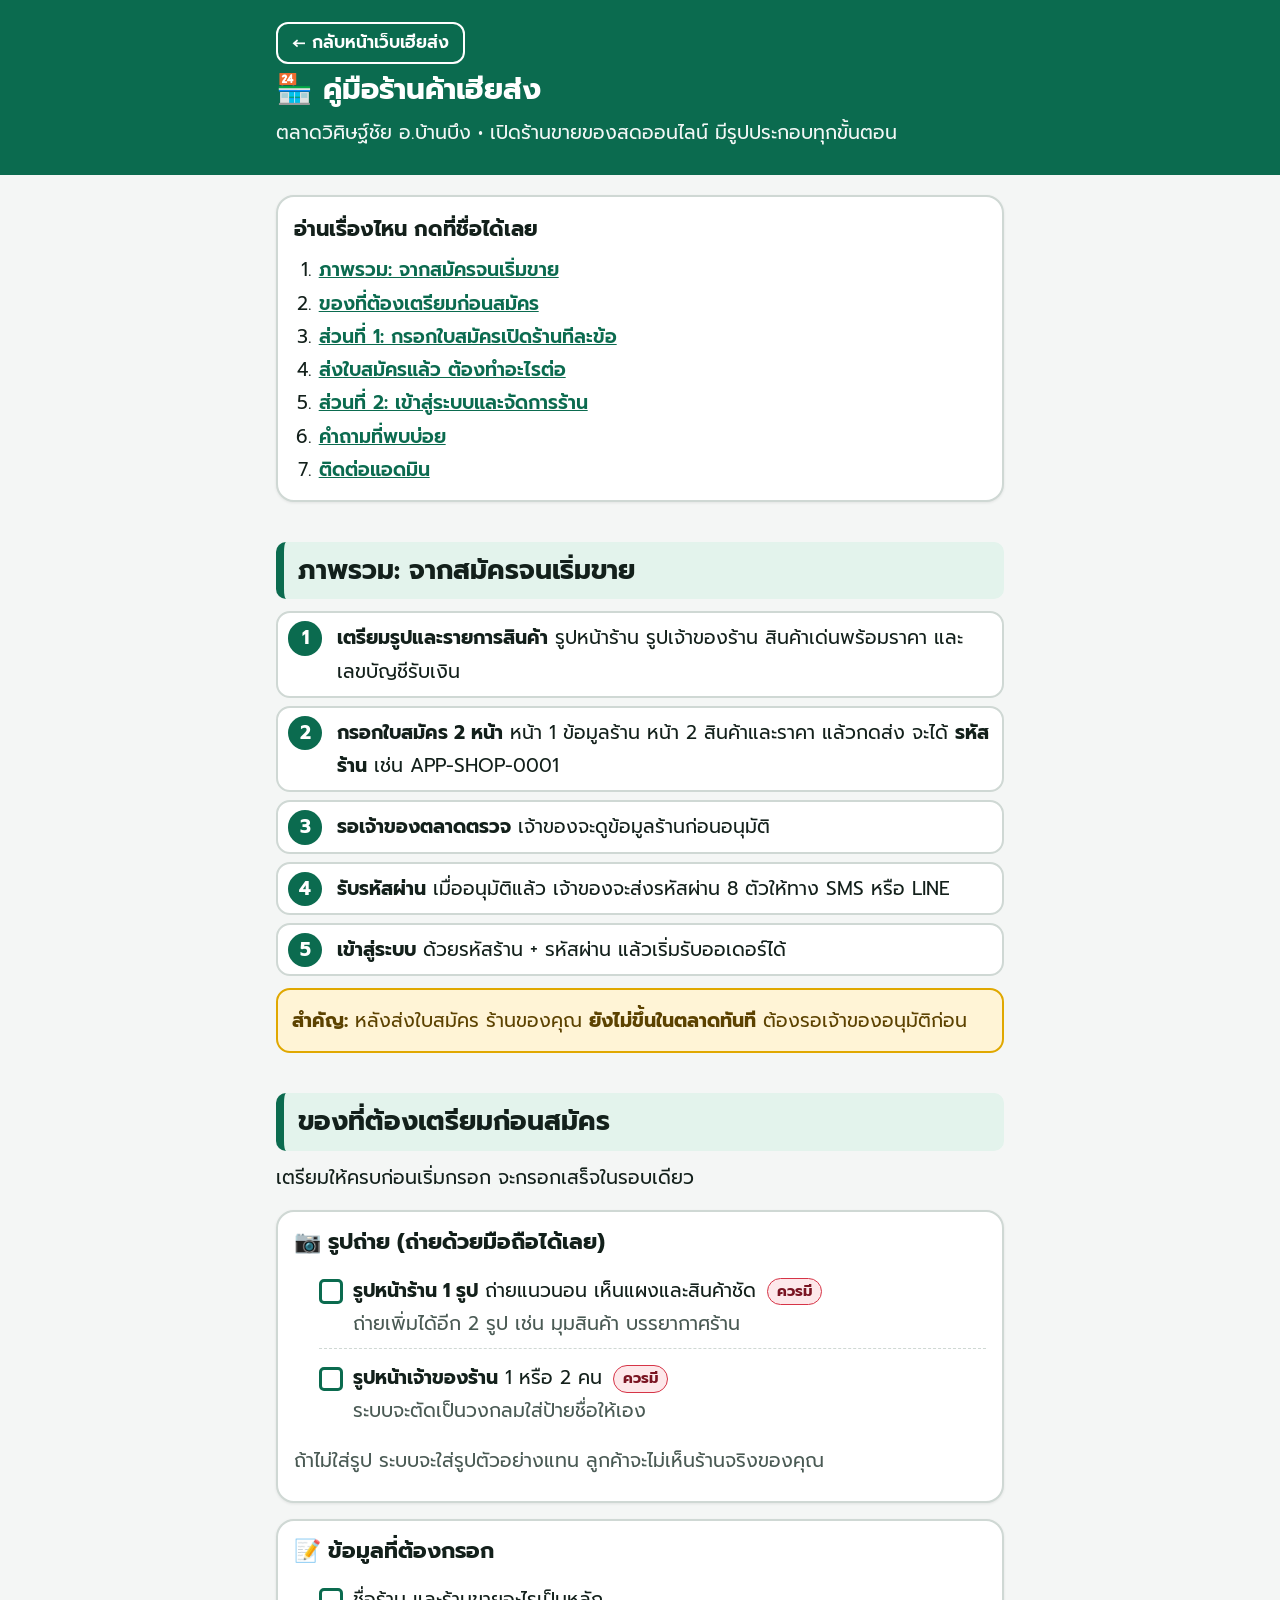
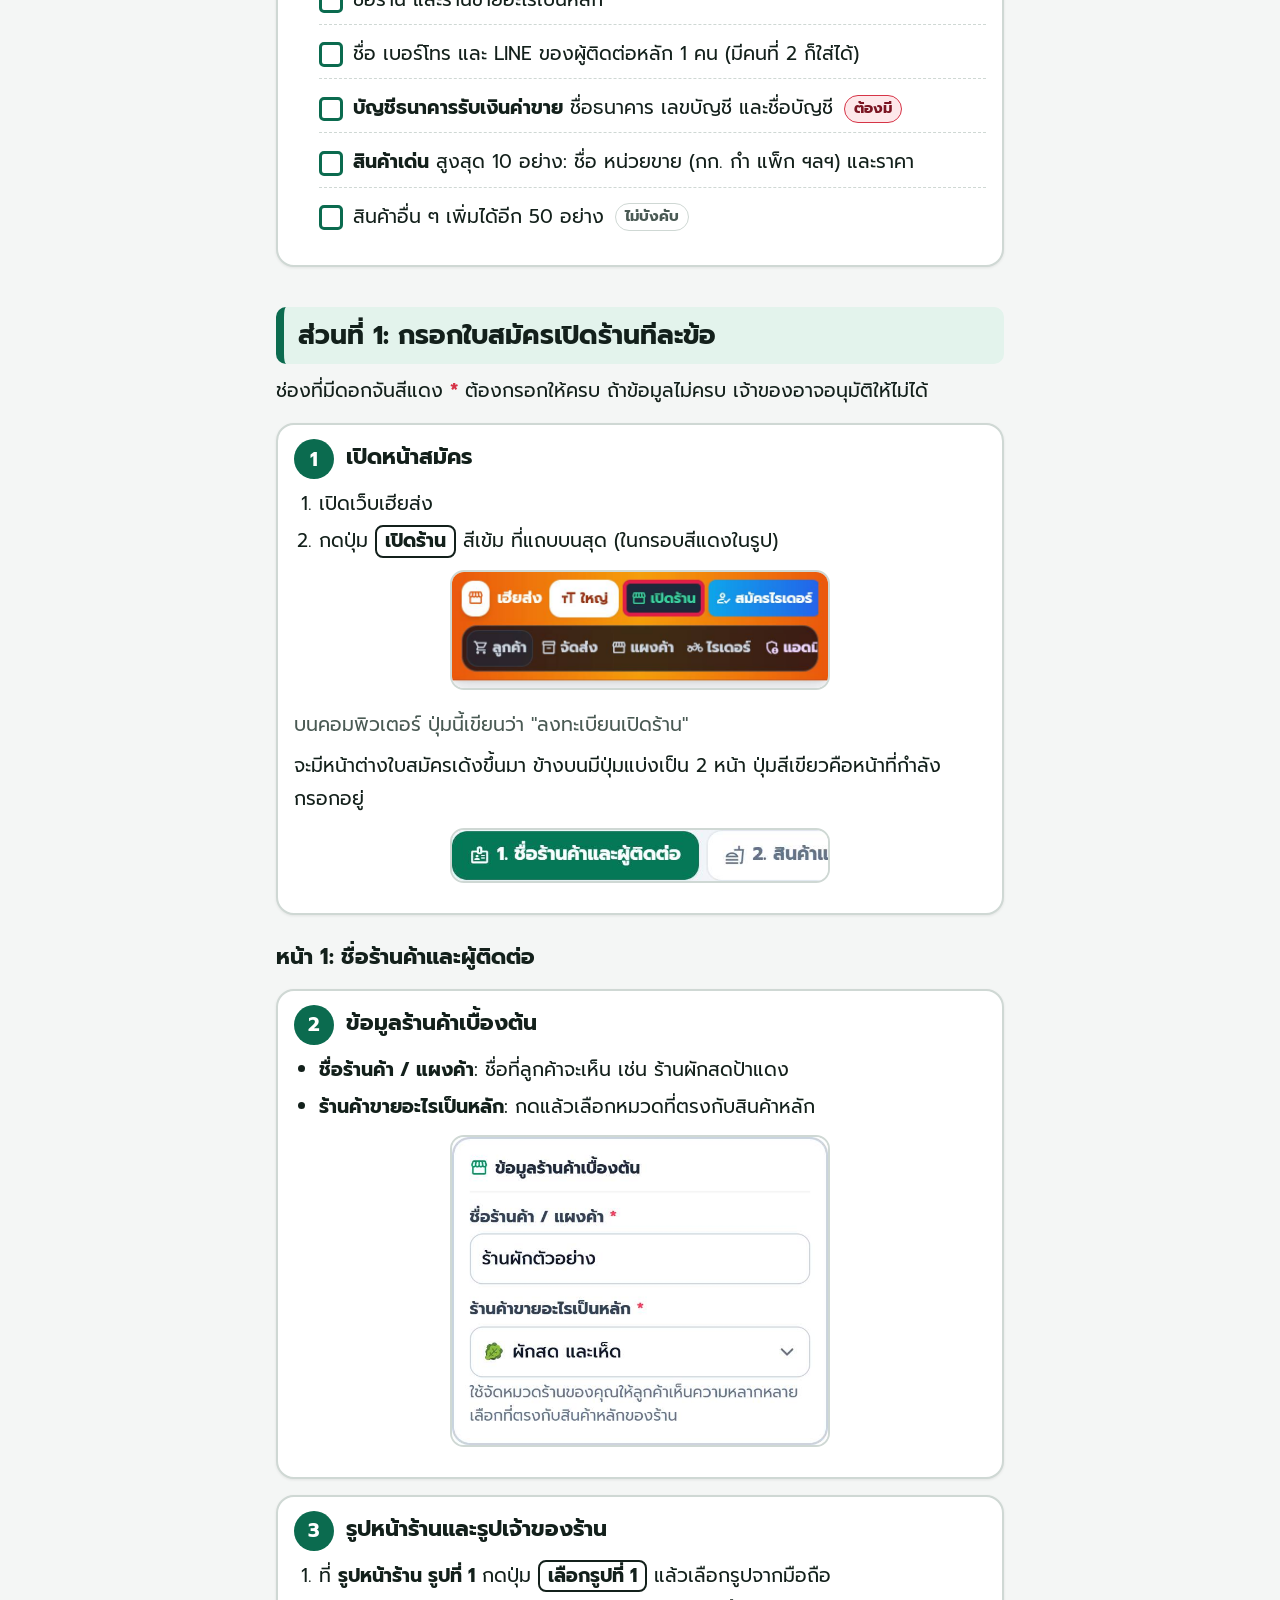
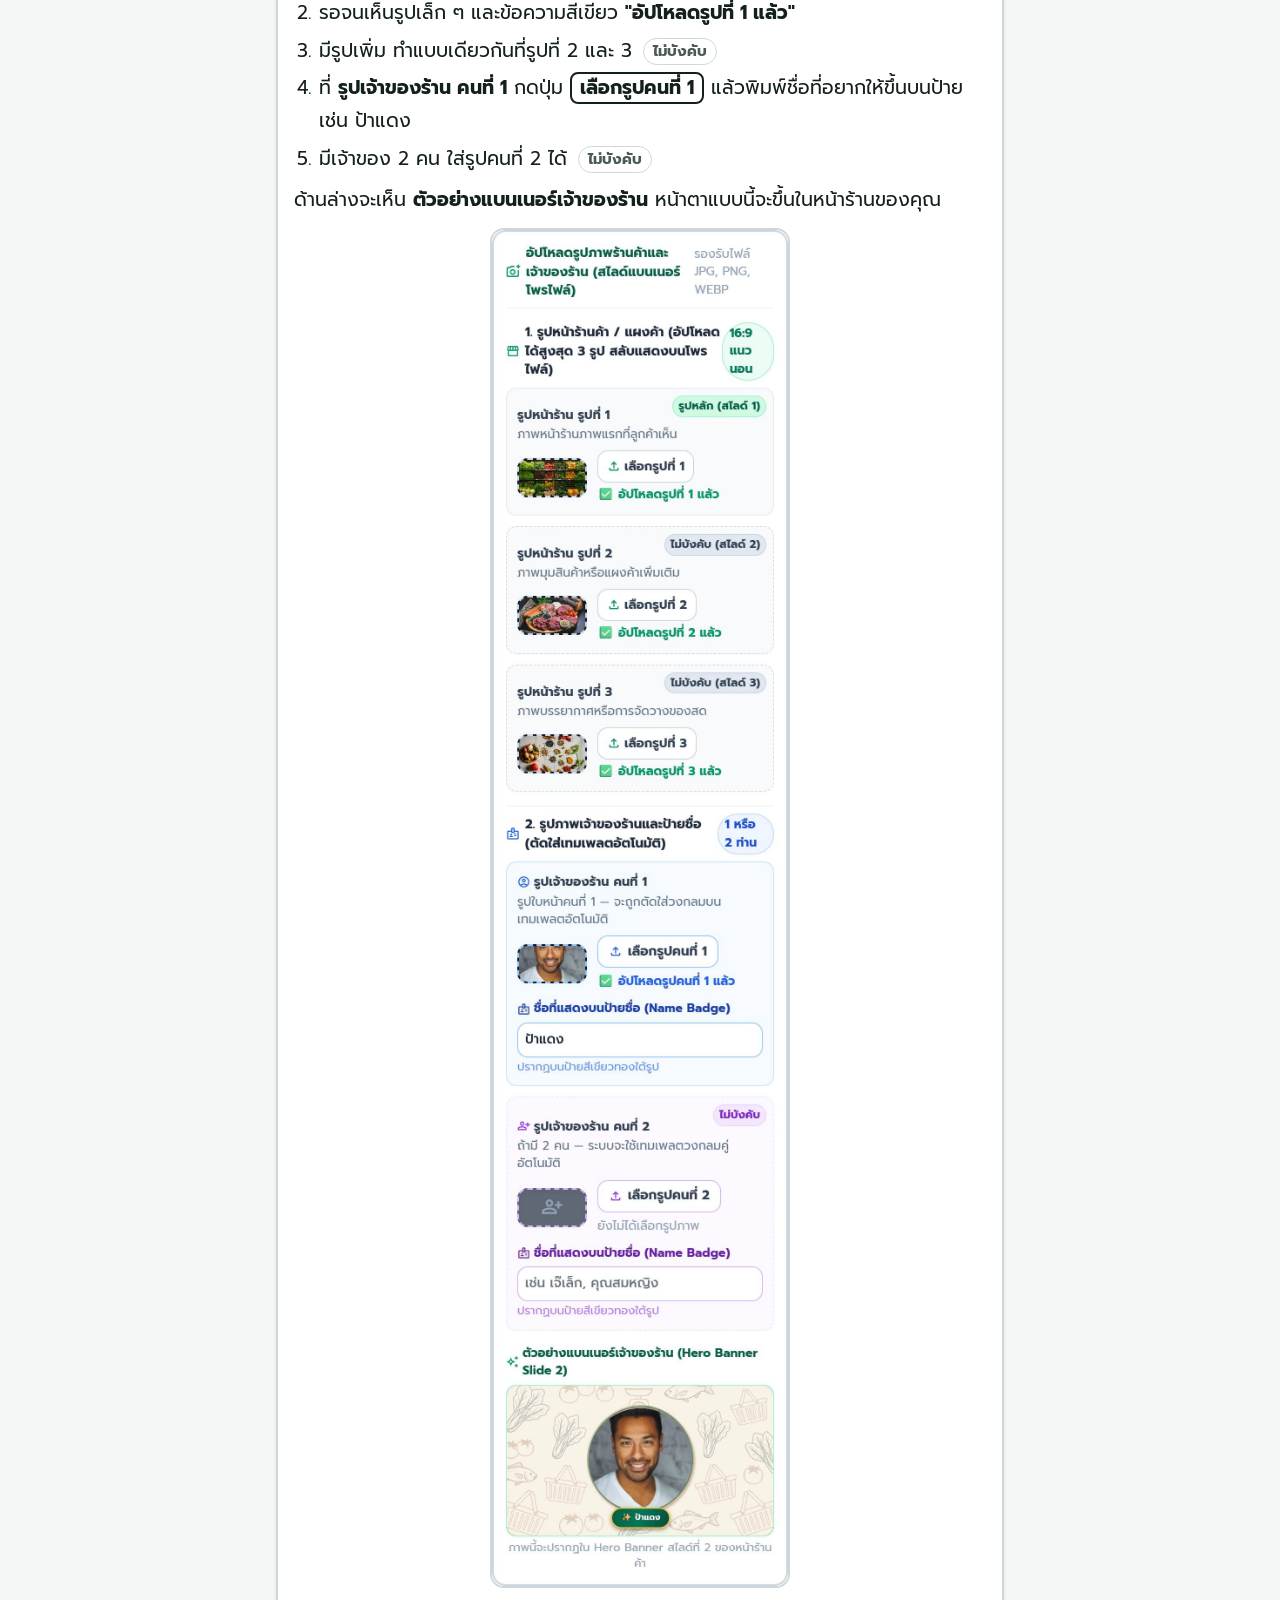
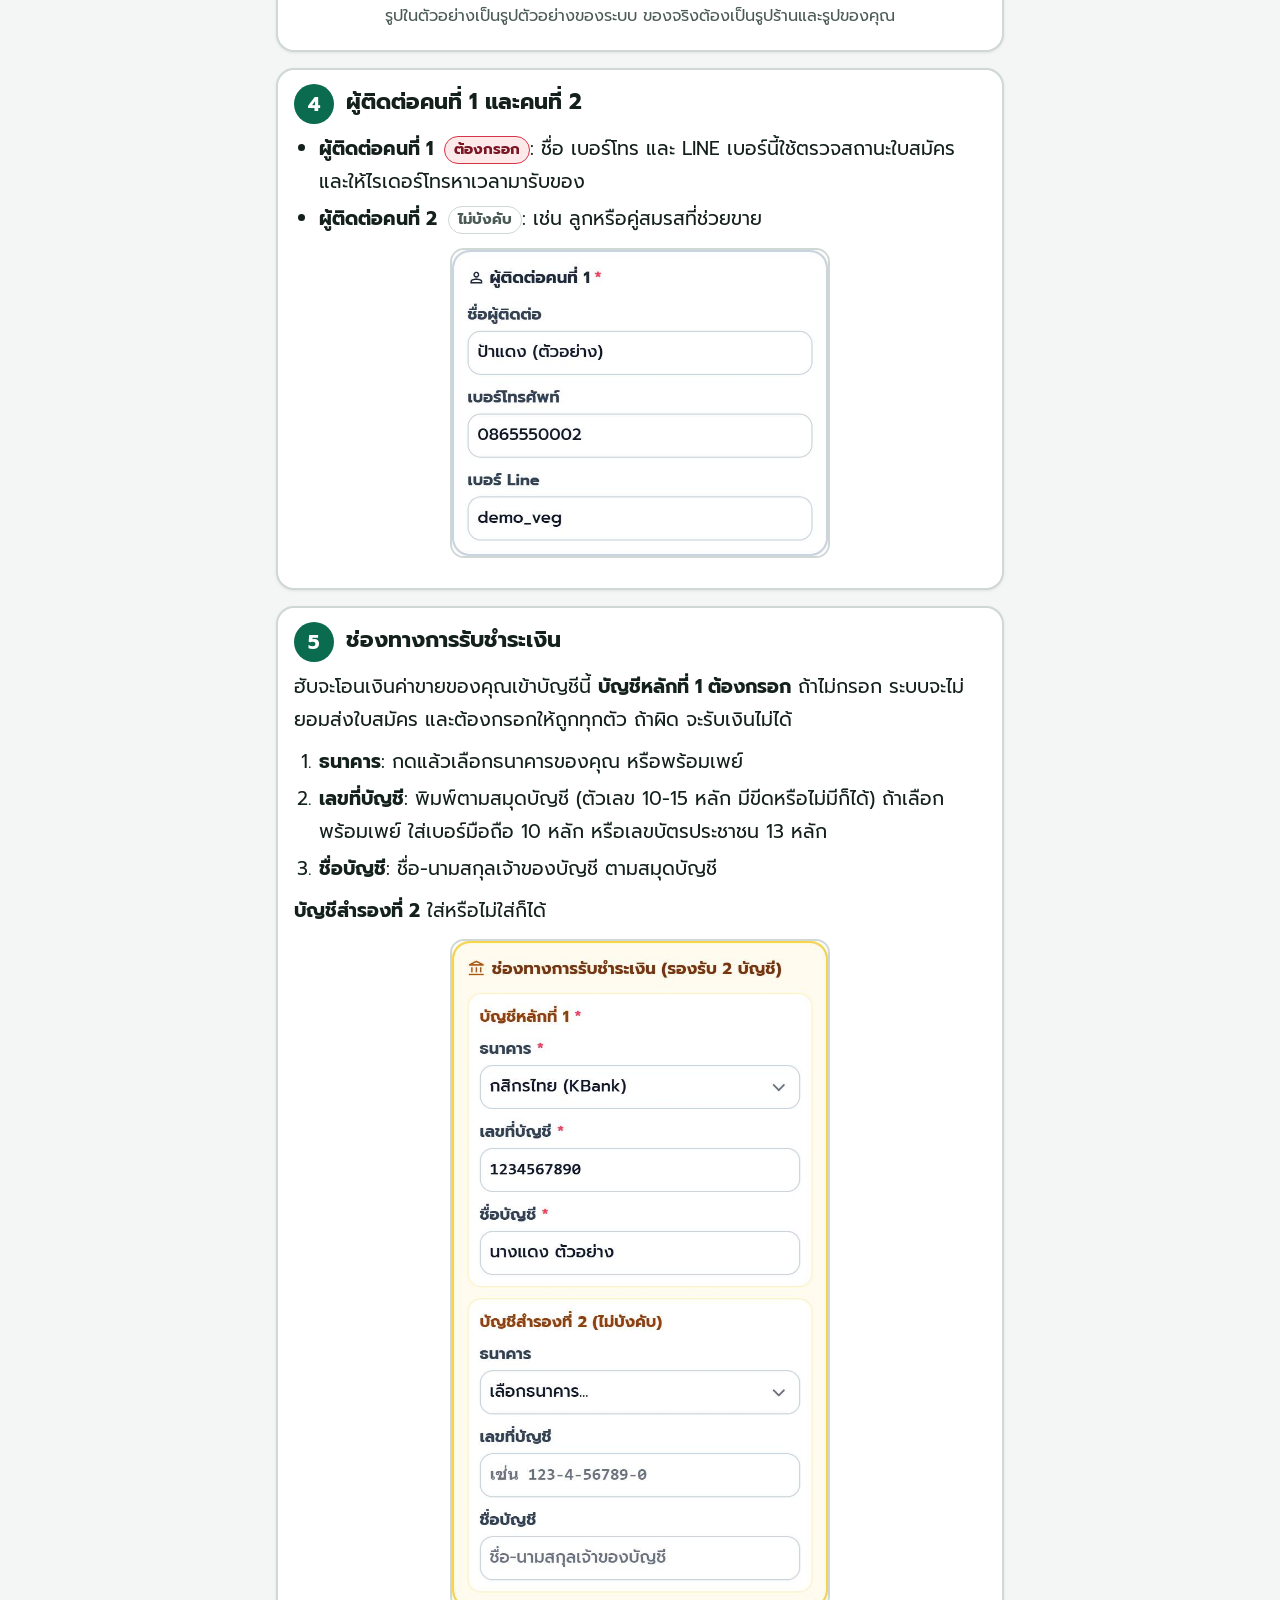
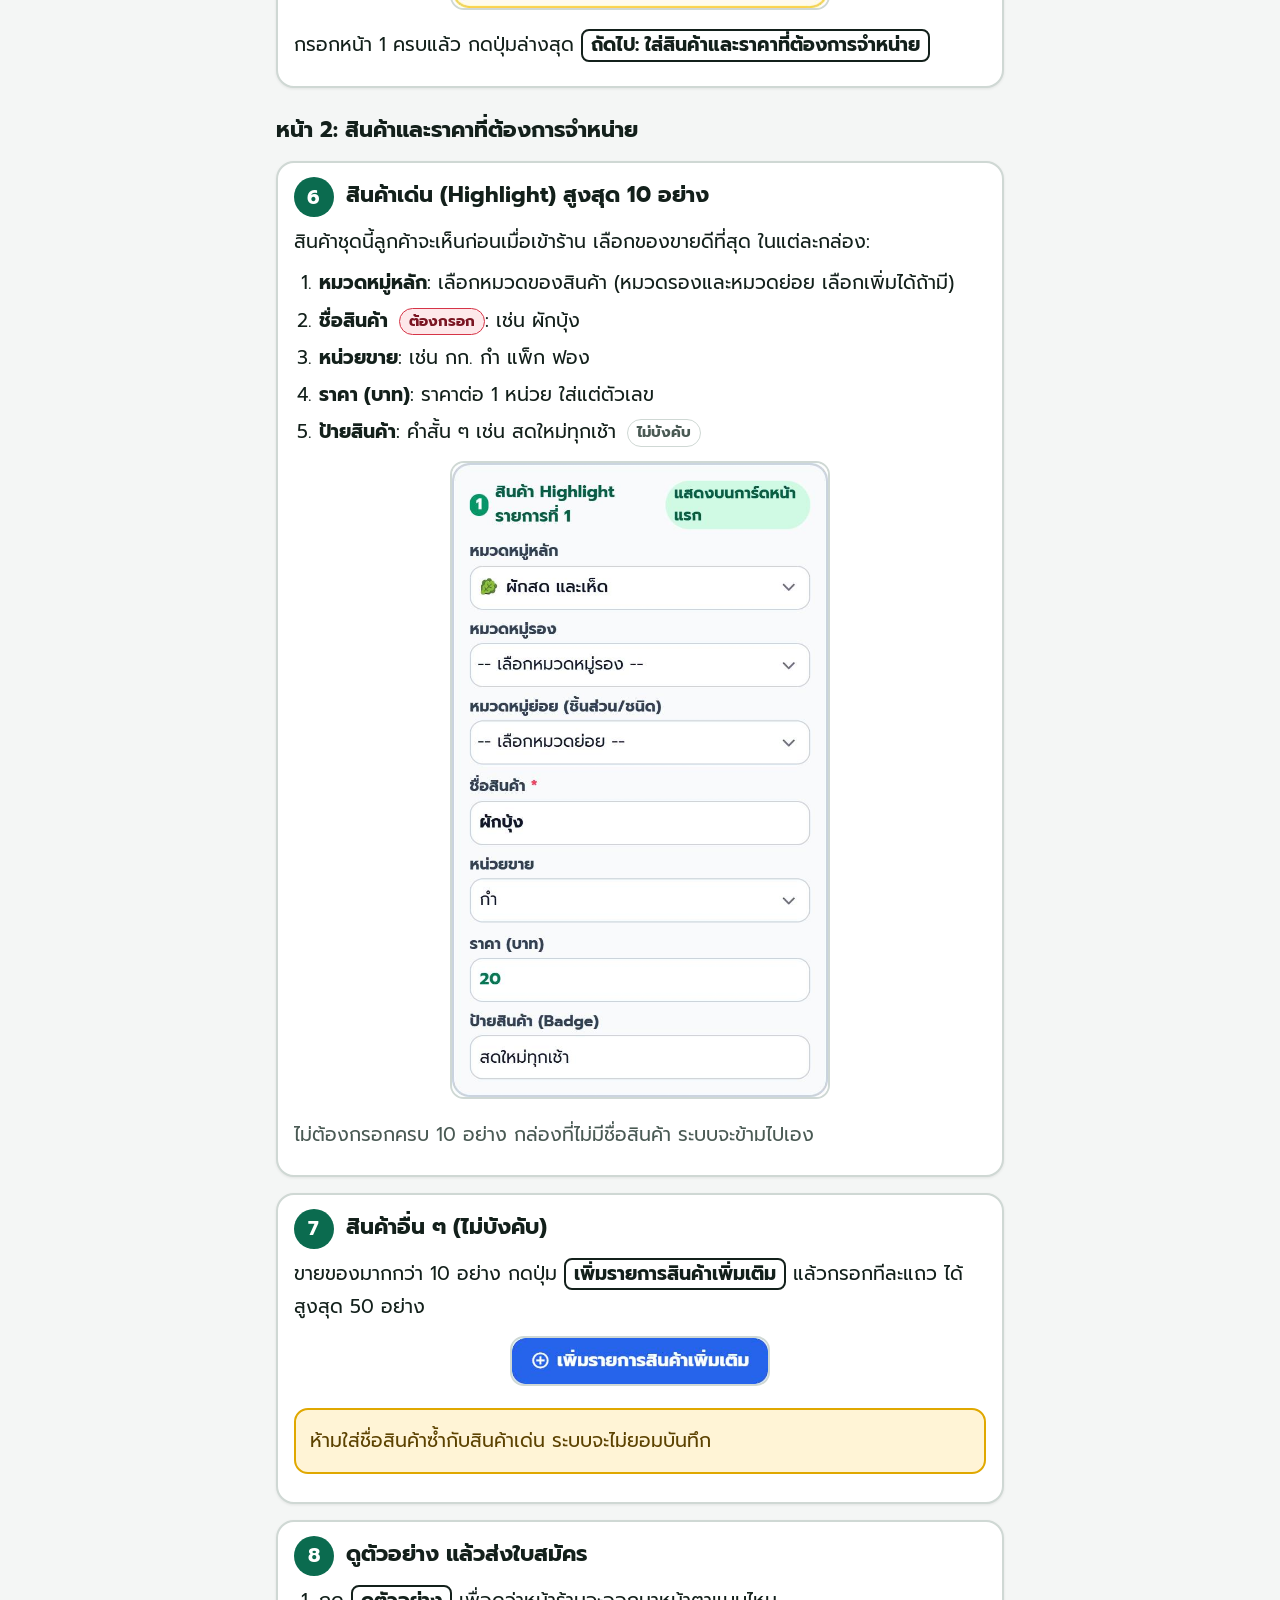
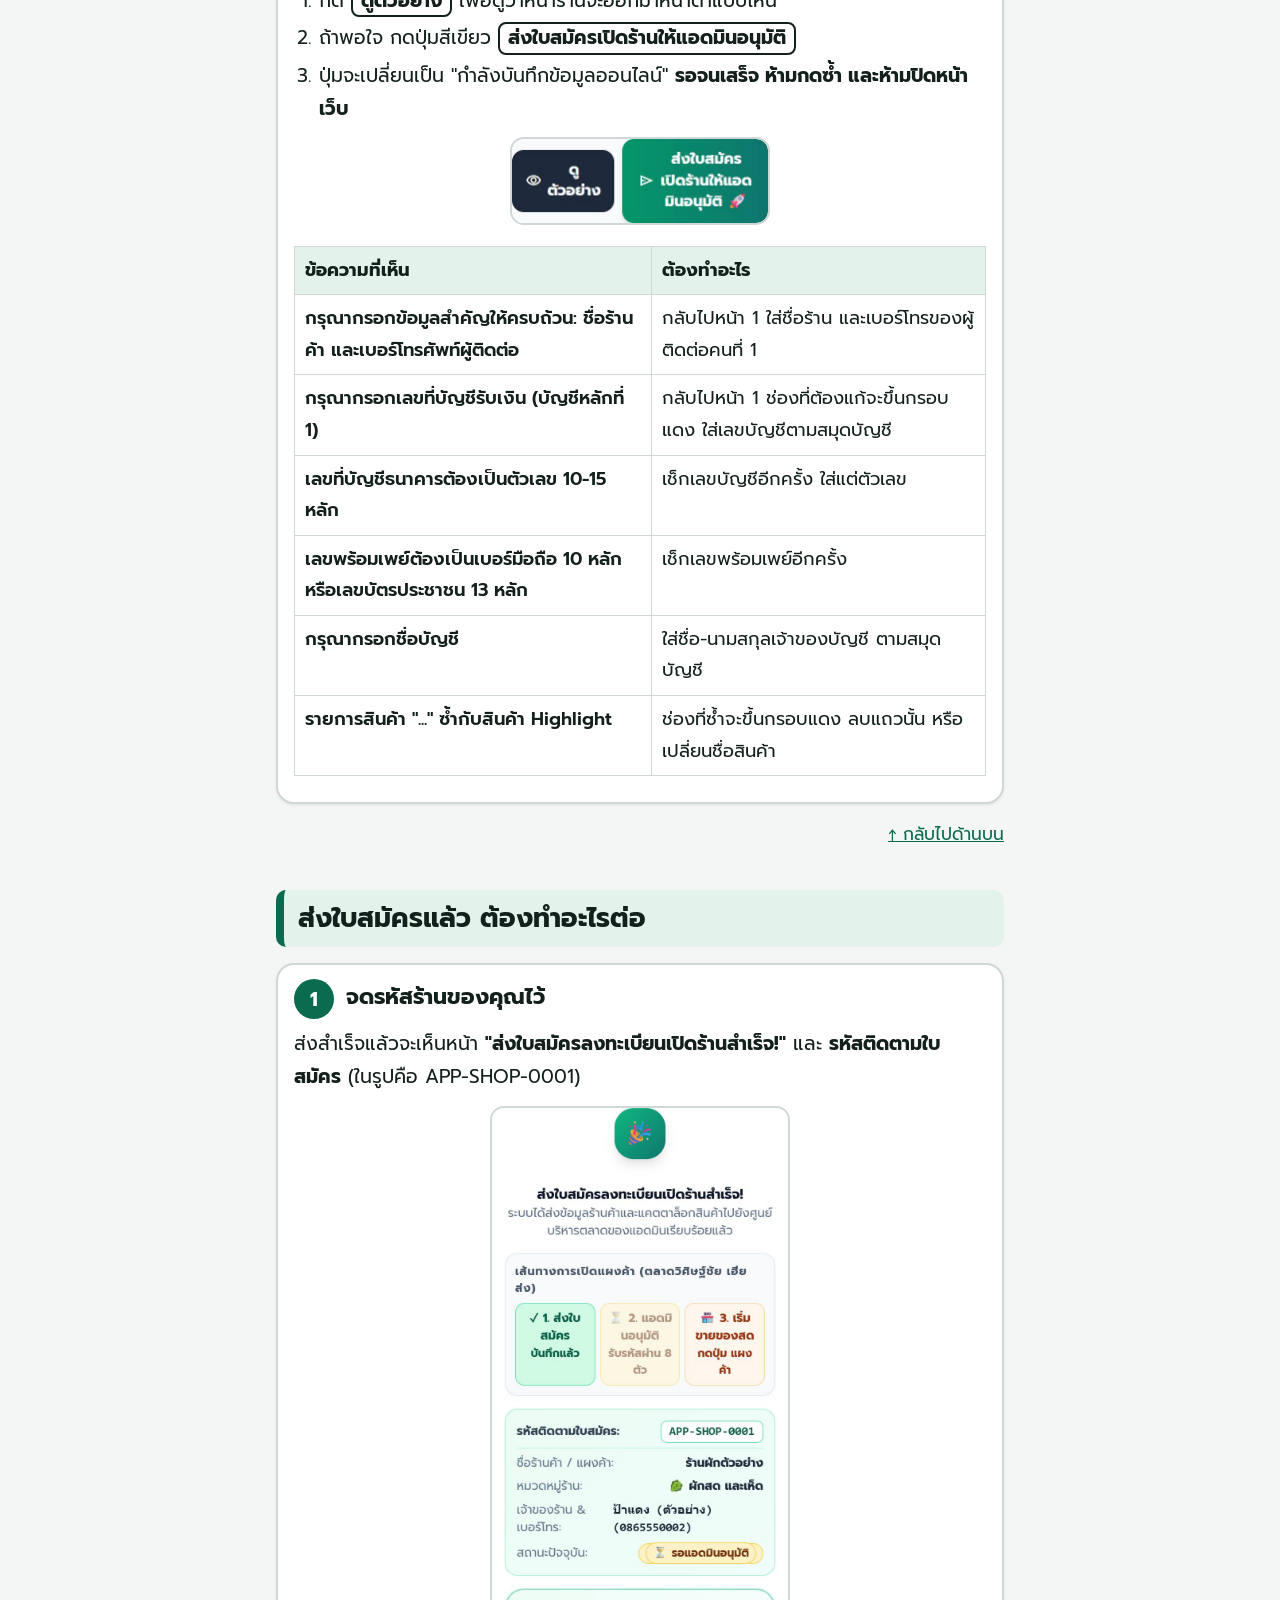
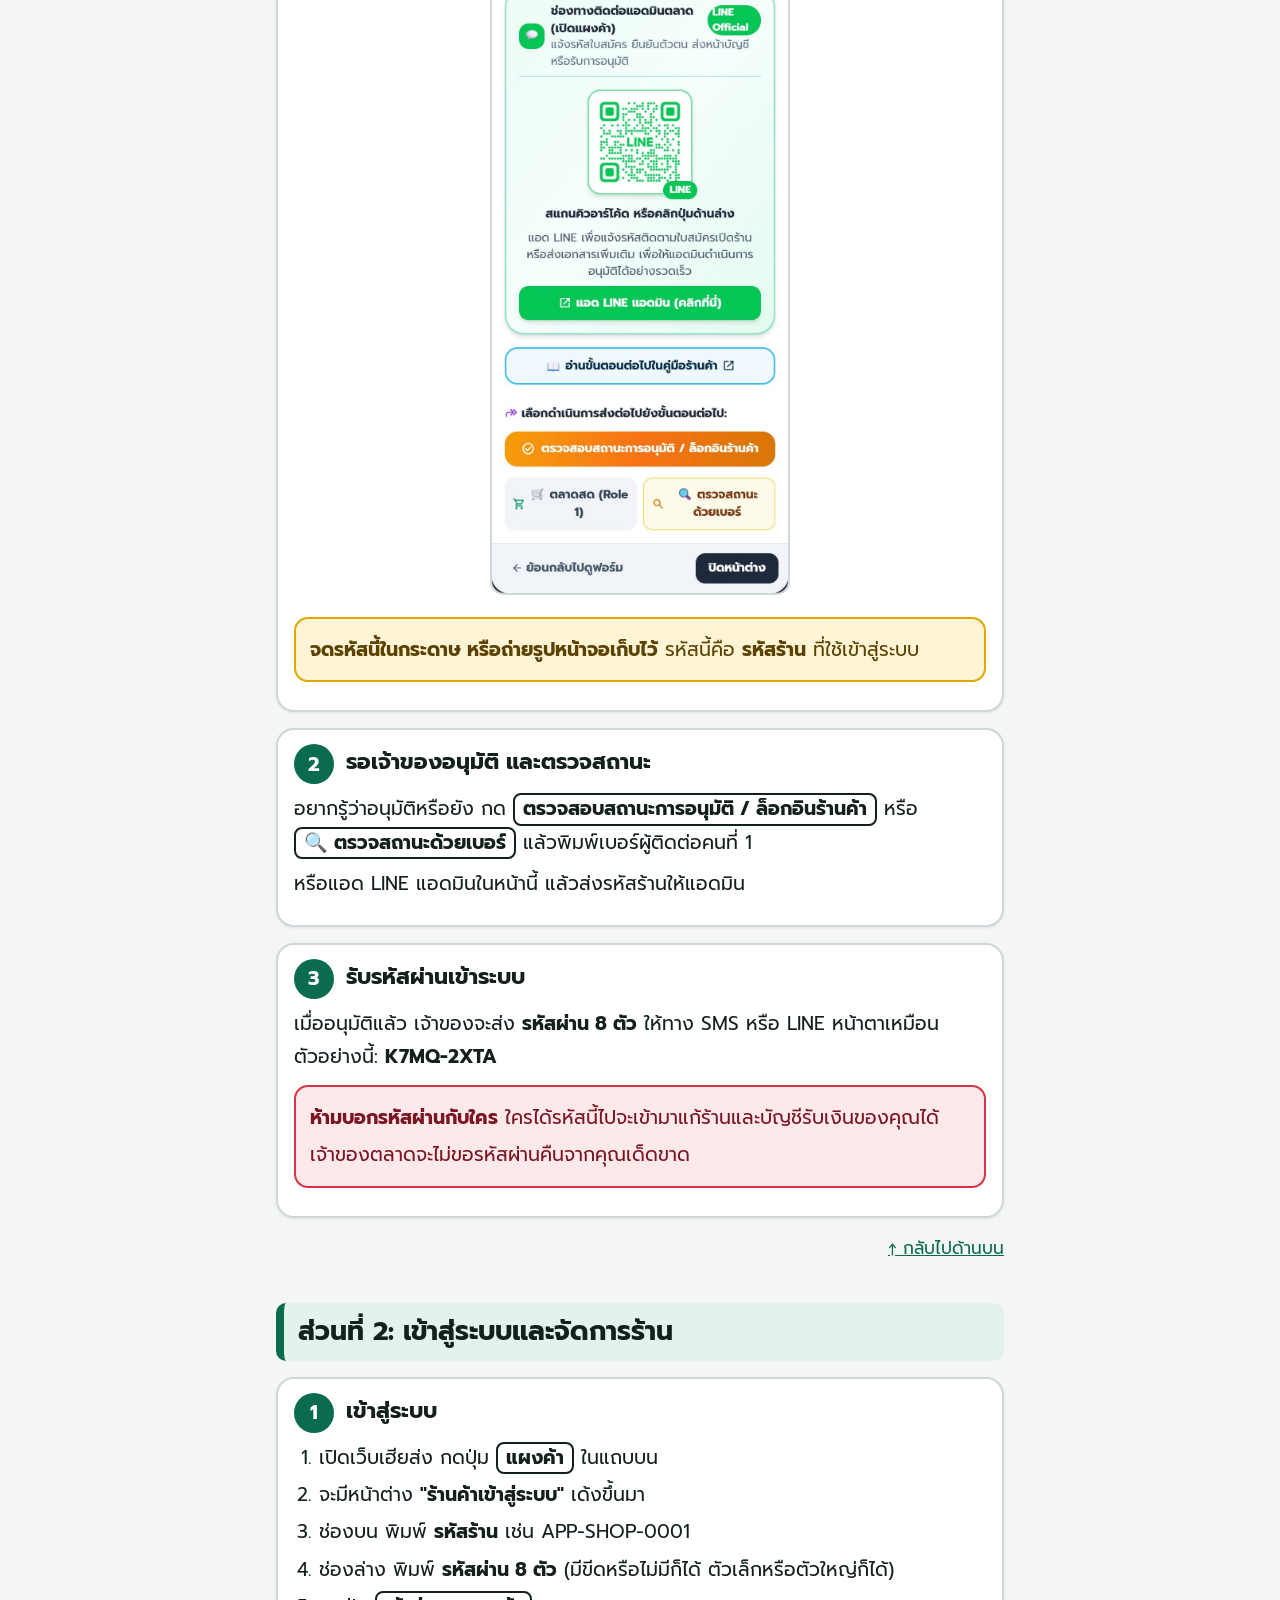
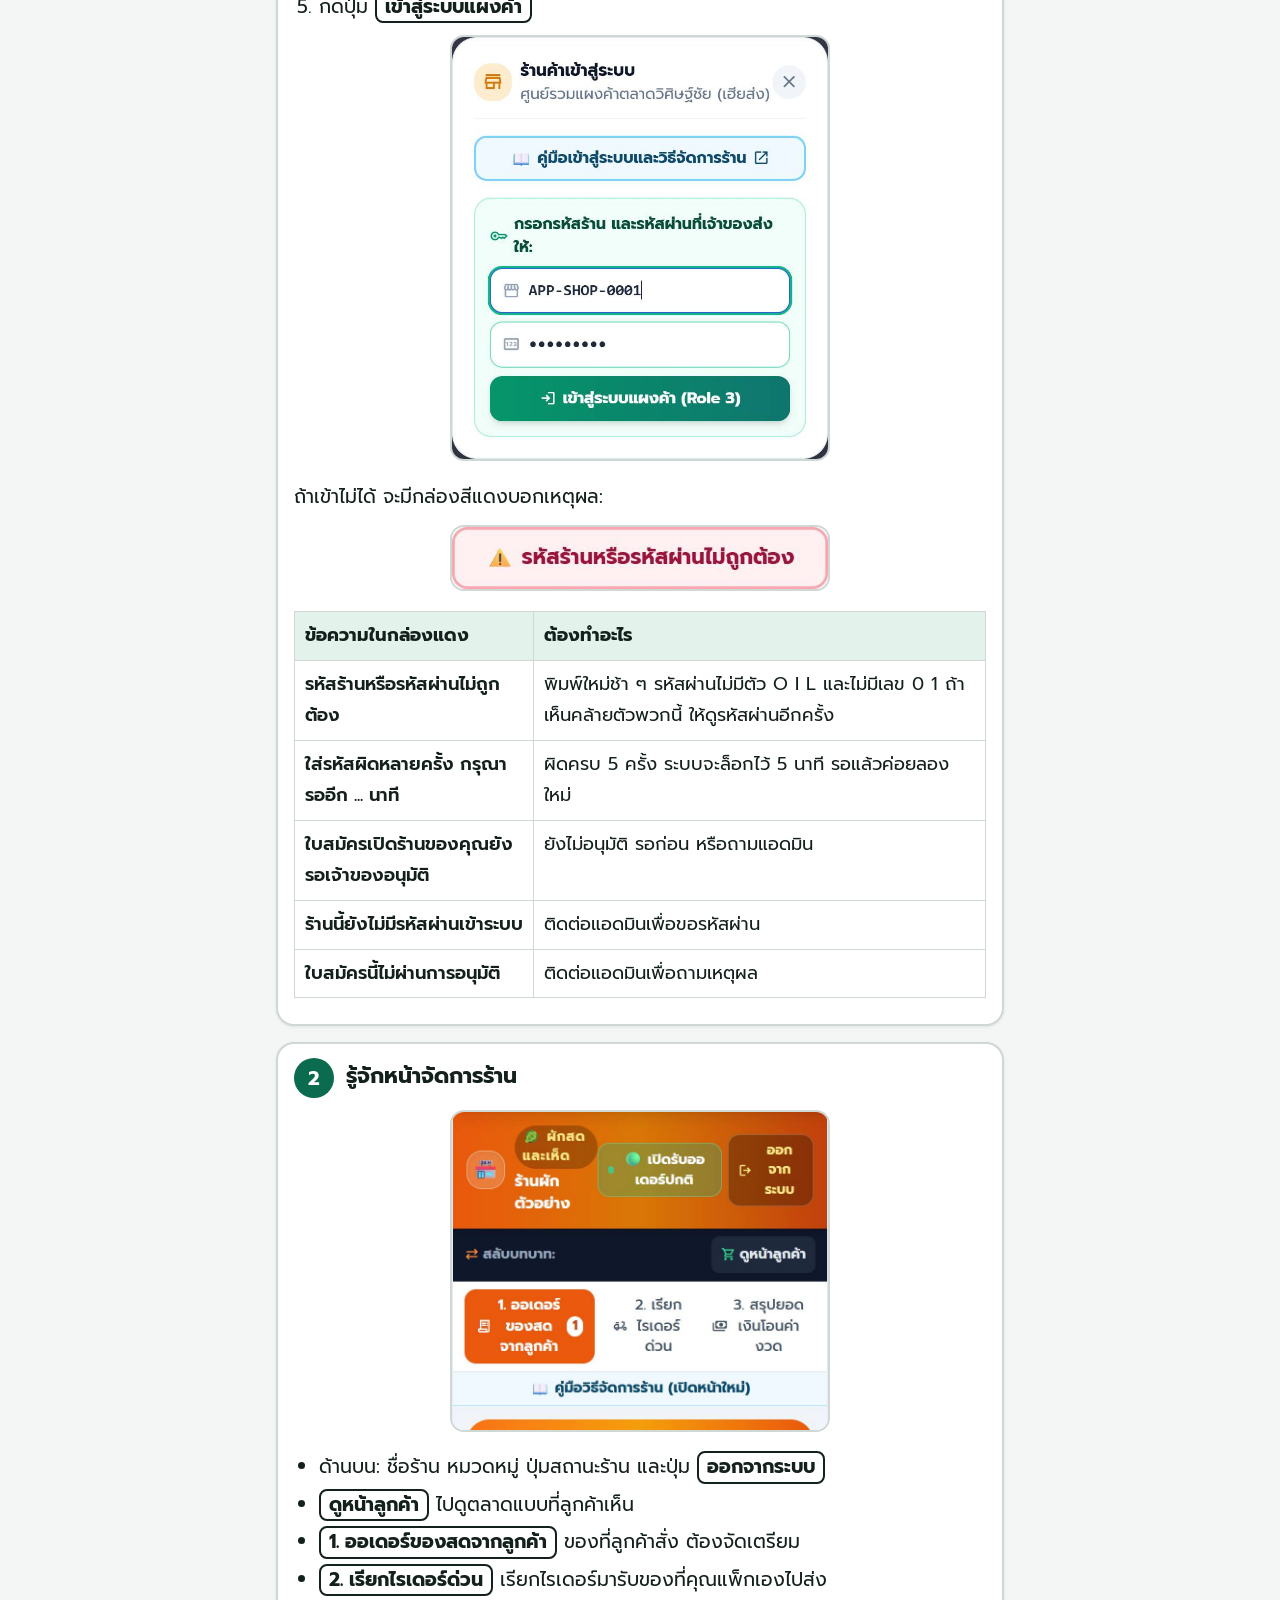
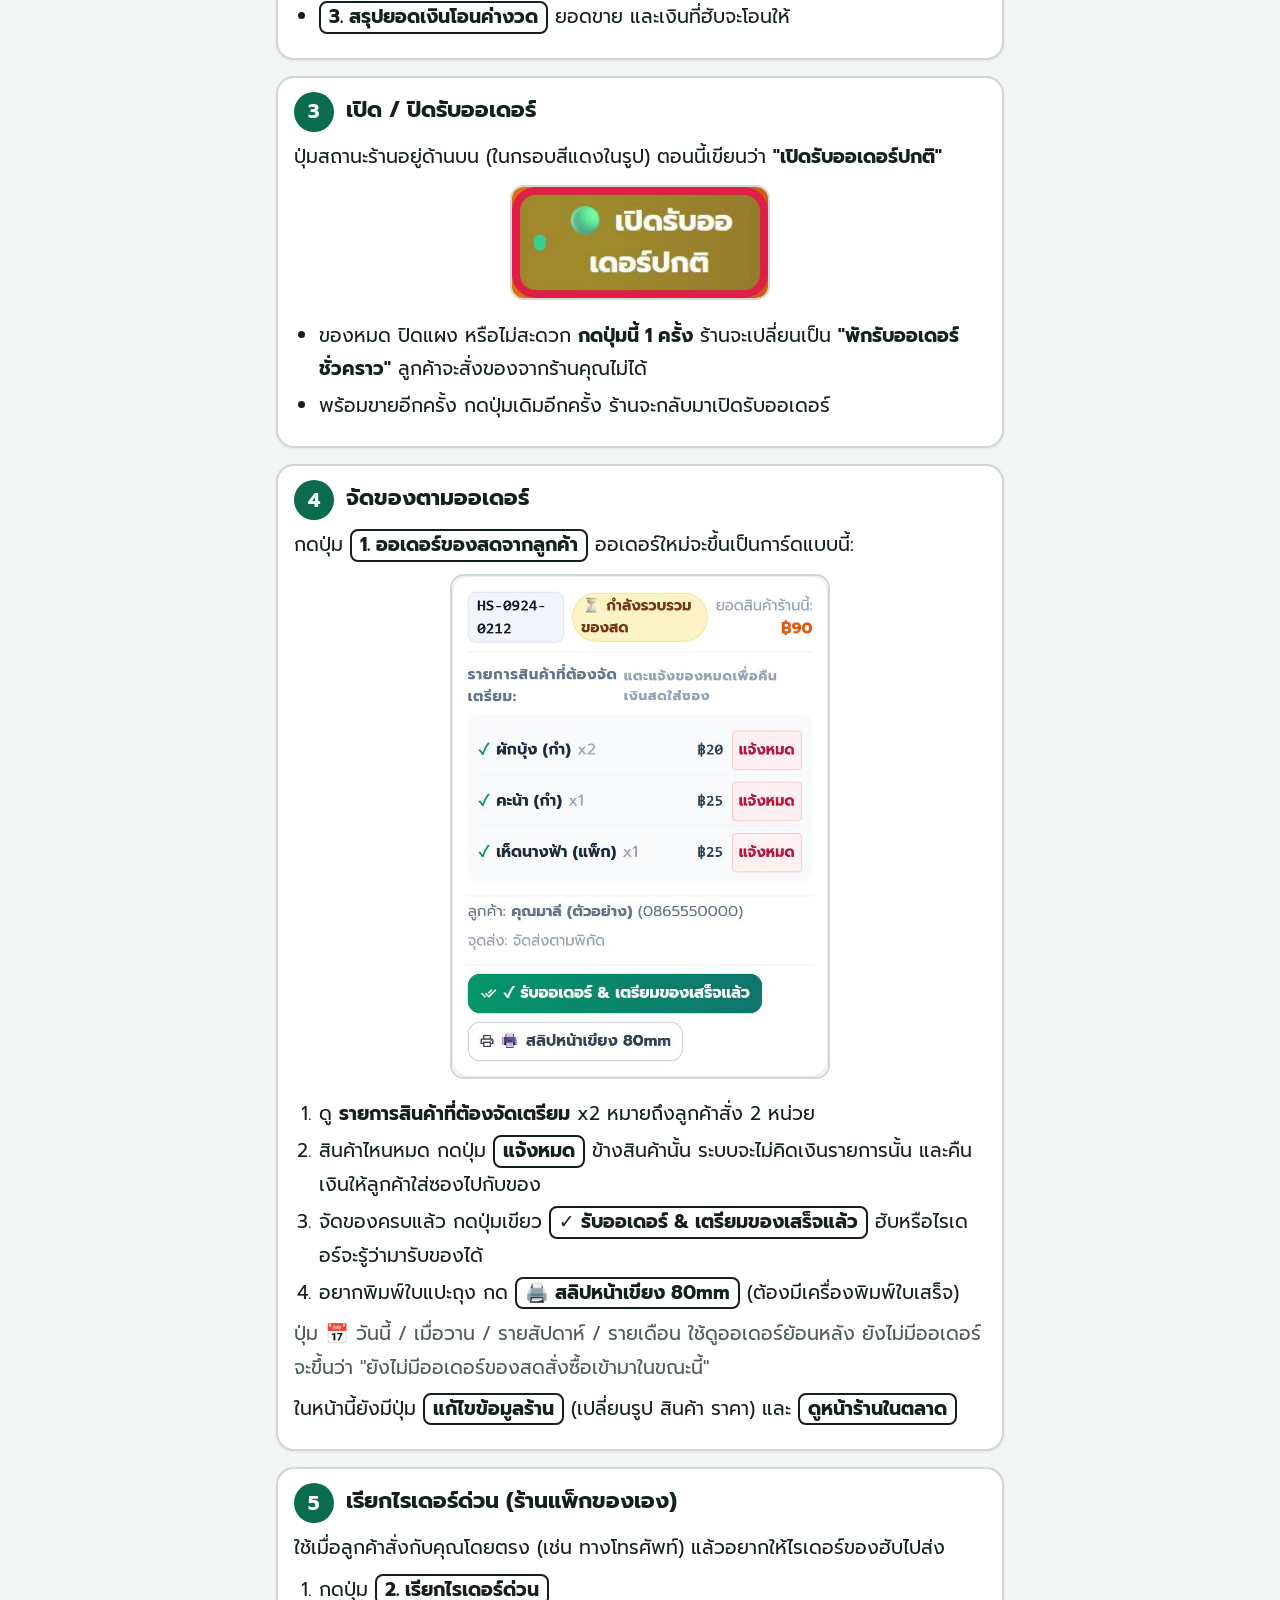
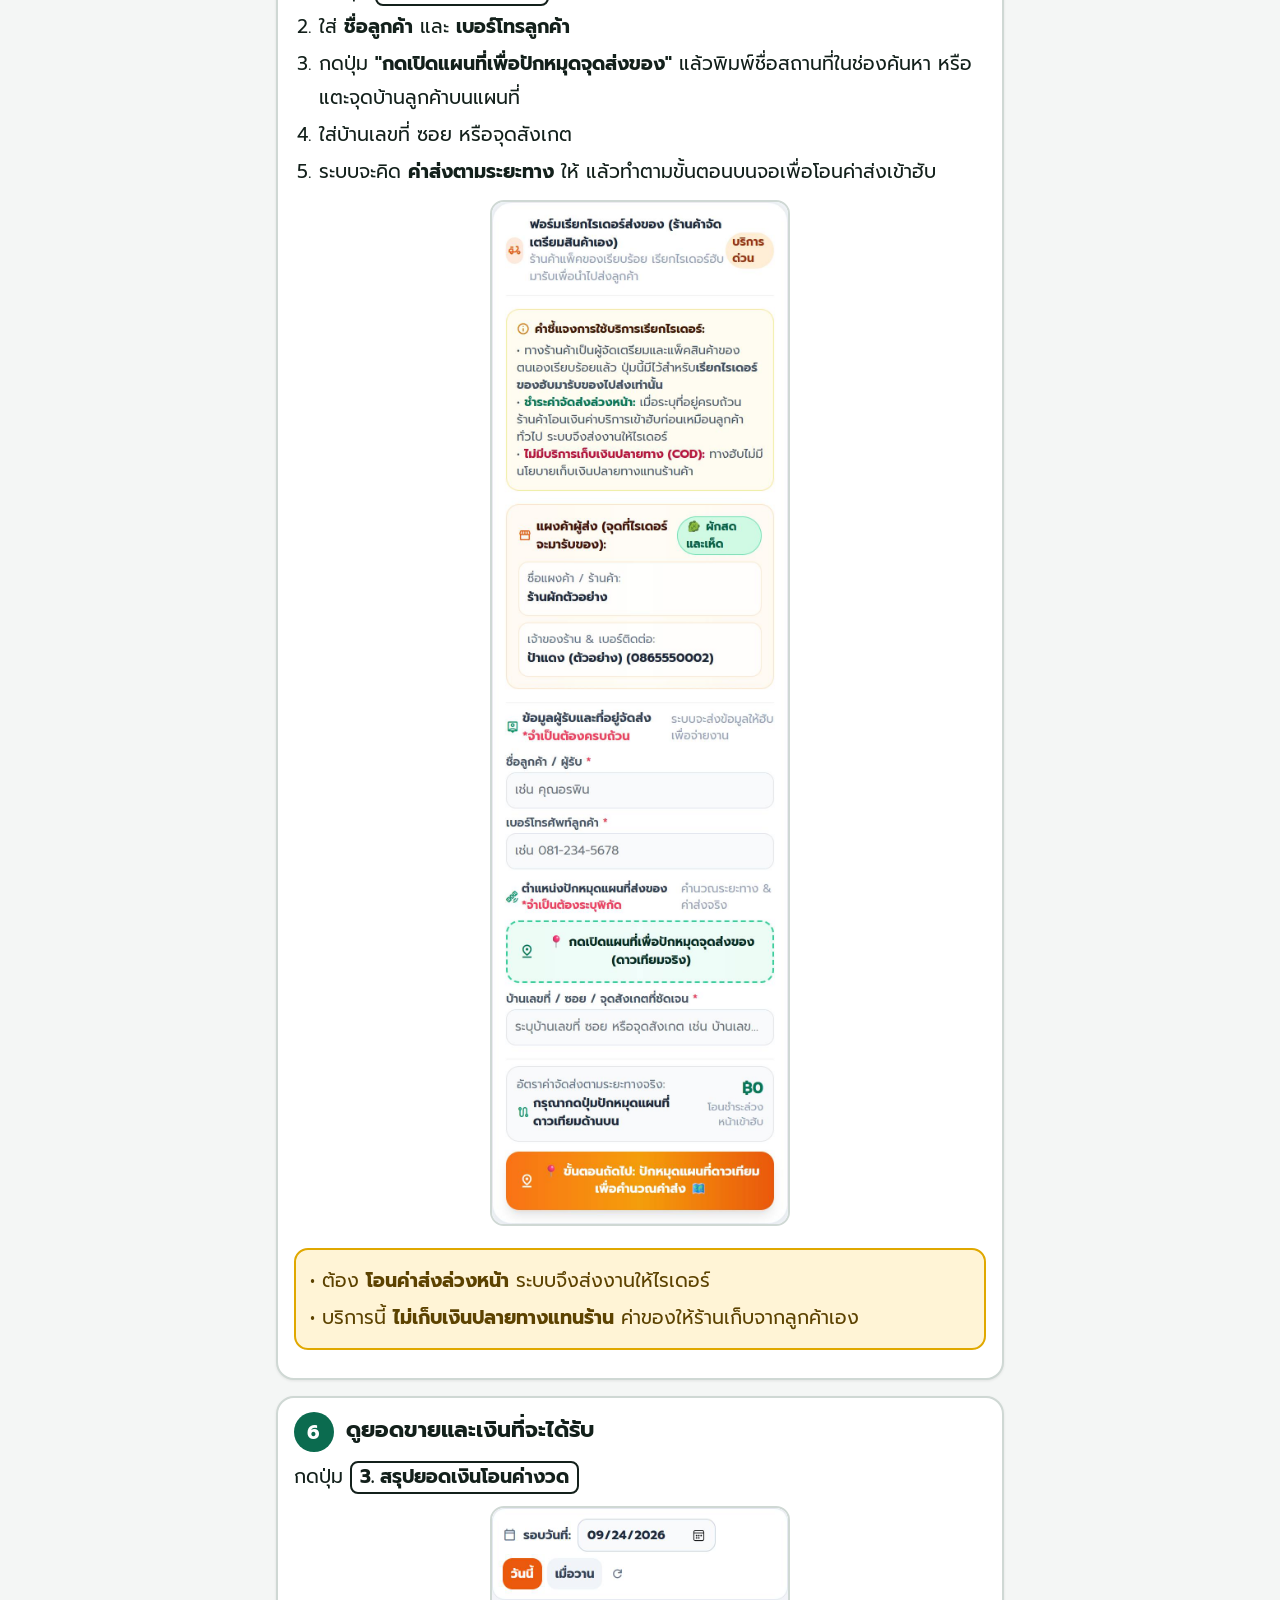
==== commit c4914805: "fix(money): price x qty everywhere, require merchant bank account Owner decisions 2026-09-24: - mone" ====
--- a/guide-merchant.html
+++ b/guide-merchant.html
@@ -66,7 +66,7 @@
             <ul class="check">
                 <li><span class="box"></span><span>ชื่อร้าน และร้านขายอะไรเป็นหลัก</span></li>
                 <li><span class="box"></span><span>ชื่อ เบอร์โทร และ LINE ของผู้ติดต่อหลัก 1 คน (มีคนที่ 2 ก็ใส่ได้)</span></li>
-                <li><span class="box"></span><span><strong>บัญชีธนาคารรับเงินค่าขาย</strong> ชื่อธนาคาร เลขบัญชี และชื่อบัญชี</span></li>
+                <li><span class="box"></span><span><strong>บัญชีธนาคารรับเงินค่าขาย</strong> ชื่อธนาคาร เลขบัญชี และชื่อบัญชี <span class="tag req">ต้องมี</span></span></li>
                 <li><span class="box"></span><span><strong>สินค้าเด่น</strong> สูงสุด 10 อย่าง: ชื่อ หน่วยขาย (กก. กำ แพ็ก ฯลฯ) และราคา</span></li>
                 <li><span class="box"></span><span>สินค้าอื่น ๆ เพิ่มได้อีก 50 อย่าง <span class="tag opt">ไม่บังคับ</span></span></li>
             </ul>
@@ -74,7 +74,7 @@
 
         <!-- ================= ส่วนที่ 1 ================= -->
         <h2 class="part" id="part1">ส่วนที่ 1: กรอกใบสมัครเปิดร้านทีละข้อ</h2>
-        <p>ช่องที่มีดอกจันสีแดง <strong style="color:#d63447">*</strong> ต้องกรอกให้ครบ แม้บางช่องระบบจะยอมให้ส่งได้ แต่ถ้าข้อมูลไม่ครบ เจ้าของอาจอนุมัติให้ไม่ได้</p>
+        <p>ช่องที่มีดอกจันสีแดง <strong style="color:#d63447">*</strong> ต้องกรอกให้ครบ ถ้าข้อมูลไม่ครบ เจ้าของอาจอนุมัติให้ไม่ได้</p>
 
         <div class="step">
             <div class="step-head"><span class="num">1</span><h3>เปิดหน้าสมัคร</h3></div>
@@ -123,10 +123,10 @@
 
         <div class="step">
             <div class="step-head"><span class="num">5</span><h3>ช่องทางการรับชำระเงิน</h3></div>
-            <p>ฮับจะโอนเงินค่าขายของคุณเข้าบัญชีนี้ <strong>กรอกให้ถูกทุกตัว</strong> ถ้าผิด จะรับเงินไม่ได้</p>
+            <p>ฮับจะโอนเงินค่าขายของคุณเข้าบัญชีนี้ <strong>บัญชีหลักที่ 1 ต้องกรอก</strong> ถ้าไม่กรอก ระบบจะไม่ยอมส่งใบสมัคร และต้องกรอกให้ถูกทุกตัว ถ้าผิด จะรับเงินไม่ได้</p>
             <ol>
                 <li><strong>ธนาคาร</strong>: กดแล้วเลือกธนาคารของคุณ หรือพร้อมเพย์</li>
-                <li><strong>เลขที่บัญชี</strong>: พิมพ์ตามสมุดบัญชี</li>
+                <li><strong>เลขที่บัญชี</strong>: พิมพ์ตามสมุดบัญชี (ตัวเลข 10-15 หลัก มีขีดหรือไม่มีก็ได้) ถ้าเลือกพร้อมเพย์ ใส่เบอร์มือถือ 10 หลัก หรือเลขบัตรประชาชน 13 หลัก</li>
                 <li><strong>ชื่อบัญชี</strong>: ชื่อ-นามสกุลเจ้าของบัญชี ตามสมุดบัญชี</li>
             </ol>
             <p><strong>บัญชีสำรองที่ 2</strong> ใส่หรือไม่ใส่ก็ได้</p>
@@ -169,6 +169,10 @@
                 <thead><tr><th>ข้อความที่เห็น</th><th>ต้องทำอะไร</th></tr></thead>
                 <tbody>
                     <tr><td>กรุณากรอกข้อมูลสำคัญให้ครบถ้วน: ชื่อร้านค้า และเบอร์โทรศัพท์ผู้ติดต่อ</td><td>กลับไปหน้า 1 ใส่ชื่อร้าน และเบอร์โทรของผู้ติดต่อคนที่ 1</td></tr>
+                    <tr><td>กรุณากรอกเลขที่บัญชีรับเงิน (บัญชีหลักที่ 1)</td><td>กลับไปหน้า 1 ช่องที่ต้องแก้จะขึ้นกรอบแดง ใส่เลขบัญชีตามสมุดบัญชี</td></tr>
+                    <tr><td>เลขที่บัญชีธนาคารต้องเป็นตัวเลข 10-15 หลัก</td><td>เช็กเลขบัญชีอีกครั้ง ใส่แต่ตัวเลข</td></tr>
+                    <tr><td>เลขพร้อมเพย์ต้องเป็นเบอร์มือถือ 10 หลัก หรือเลขบัตรประชาชน 13 หลัก</td><td>เช็กเลขพร้อมเพย์อีกครั้ง</td></tr>
+                    <tr><td>กรุณากรอกชื่อบัญชี</td><td>ใส่ชื่อ-นามสกุลเจ้าของบัญชี ตามสมุดบัญชี</td></tr>
                     <tr><td>รายการสินค้า "..." ซ้ำกับสินค้า Highlight</td><td>ช่องที่ซ้ำจะขึ้นกรอบแดง ลบแถวนั้น หรือเปลี่ยนชื่อสินค้า</td></tr>
                 </tbody>
             </table>
@@ -180,7 +184,7 @@
         <div class="step">
             <div class="step-head"><span class="num">1</span><h3>จดรหัสร้านของคุณไว้</h3></div>
             <p>ส่งสำเร็จแล้วจะเห็นหน้า <strong>"ส่งใบสมัครลงทะเบียนเปิดร้านสำเร็จ!"</strong> และ <strong>รหัสติดตามใบสมัคร</strong> (ในรูปคือ APP-SHOP-0001)</p>
-            <figure class="narrow"><img src="images/guide/merchant/m11-success.jpg" width="744" height="2746" loading="lazy" alt="หน้าส่งใบสมัครสำเร็จ พร้อมรหัส APP-SHOP-0001 และช่องทาง LINE"></figure>
+            <figure class="narrow"><img src="images/guide/merchant/m11-success.jpg" width="744" height="2728" loading="lazy" alt="หน้าส่งใบสมัครสำเร็จ พร้อมรหัส APP-SHOP-0001 และช่องทาง LINE"></figure>
             <div class="warn"><p><strong>จดรหัสนี้ในกระดาษ หรือถ่ายรูปหน้าจอเก็บไว้</strong> รหัสนี้คือ <strong>รหัสร้าน</strong> ที่ใช้เข้าสู่ระบบ</p></div>
         </div>
         <div class="step">
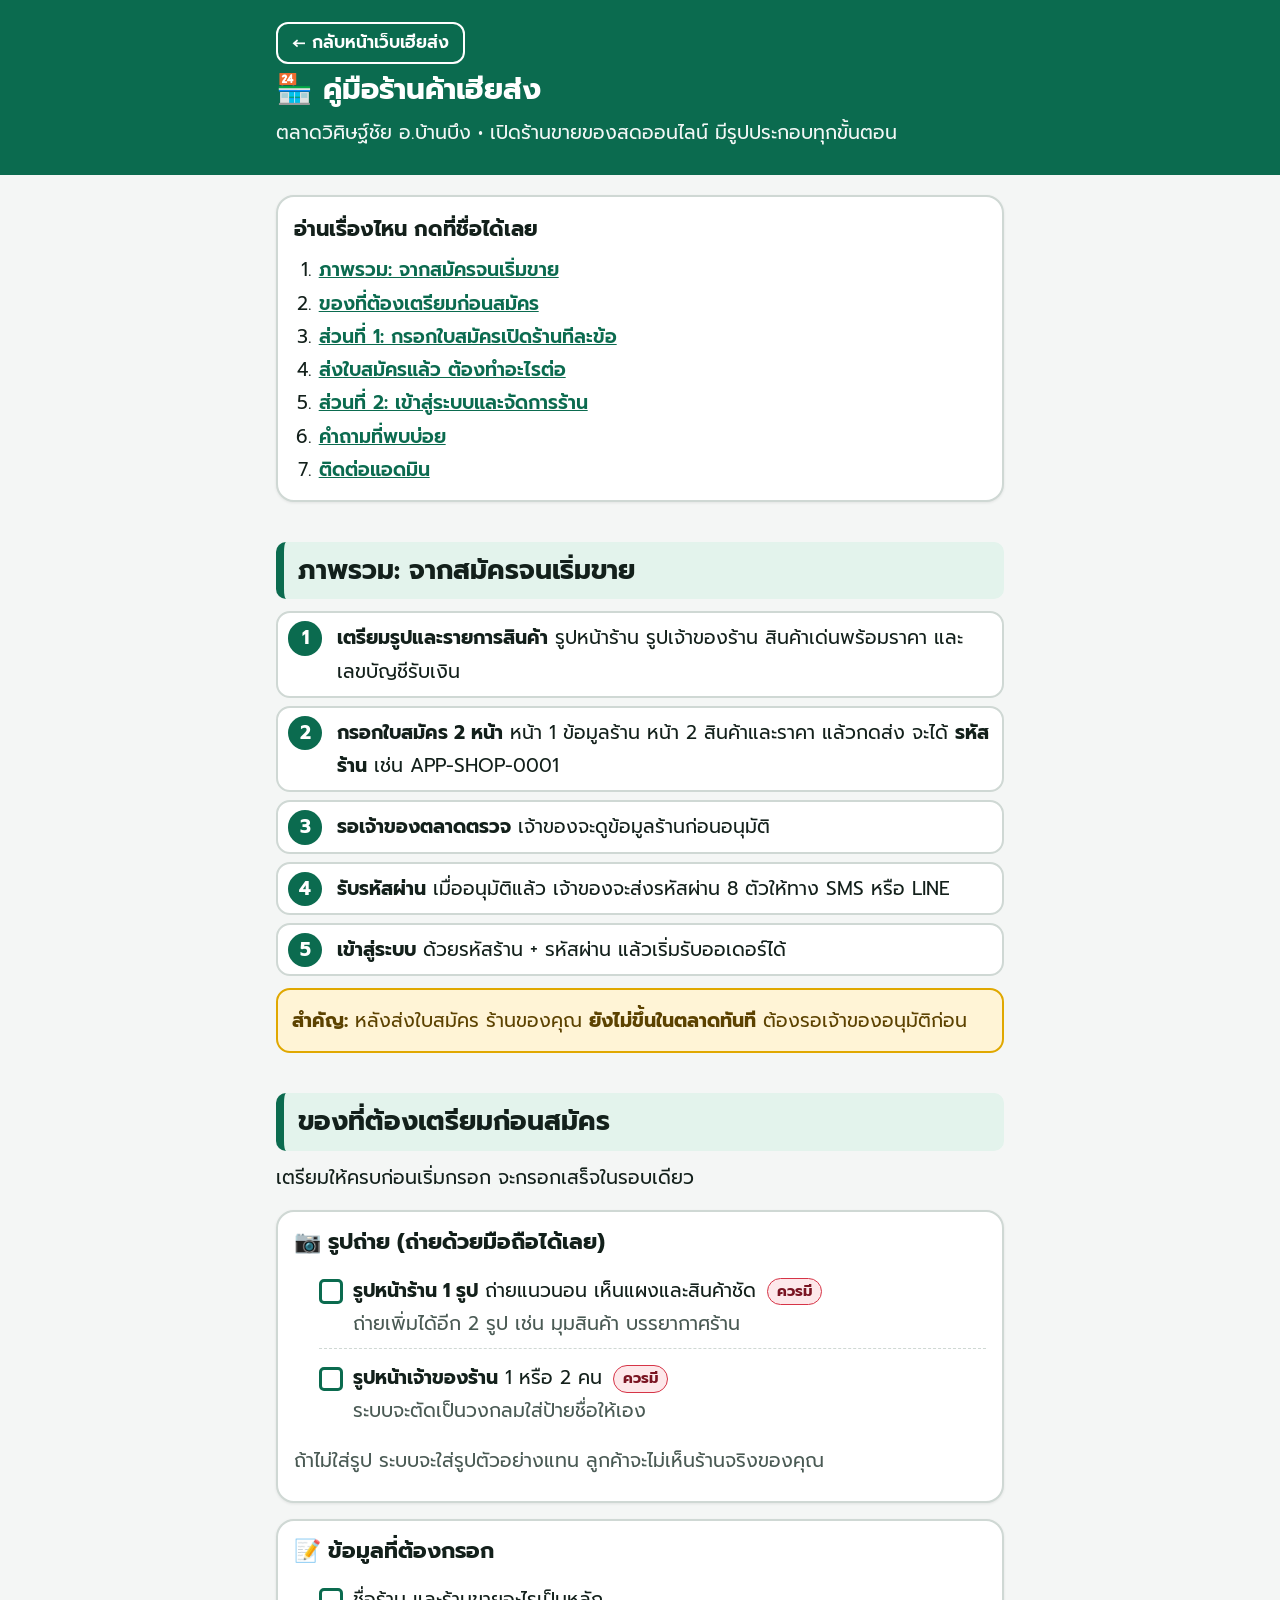
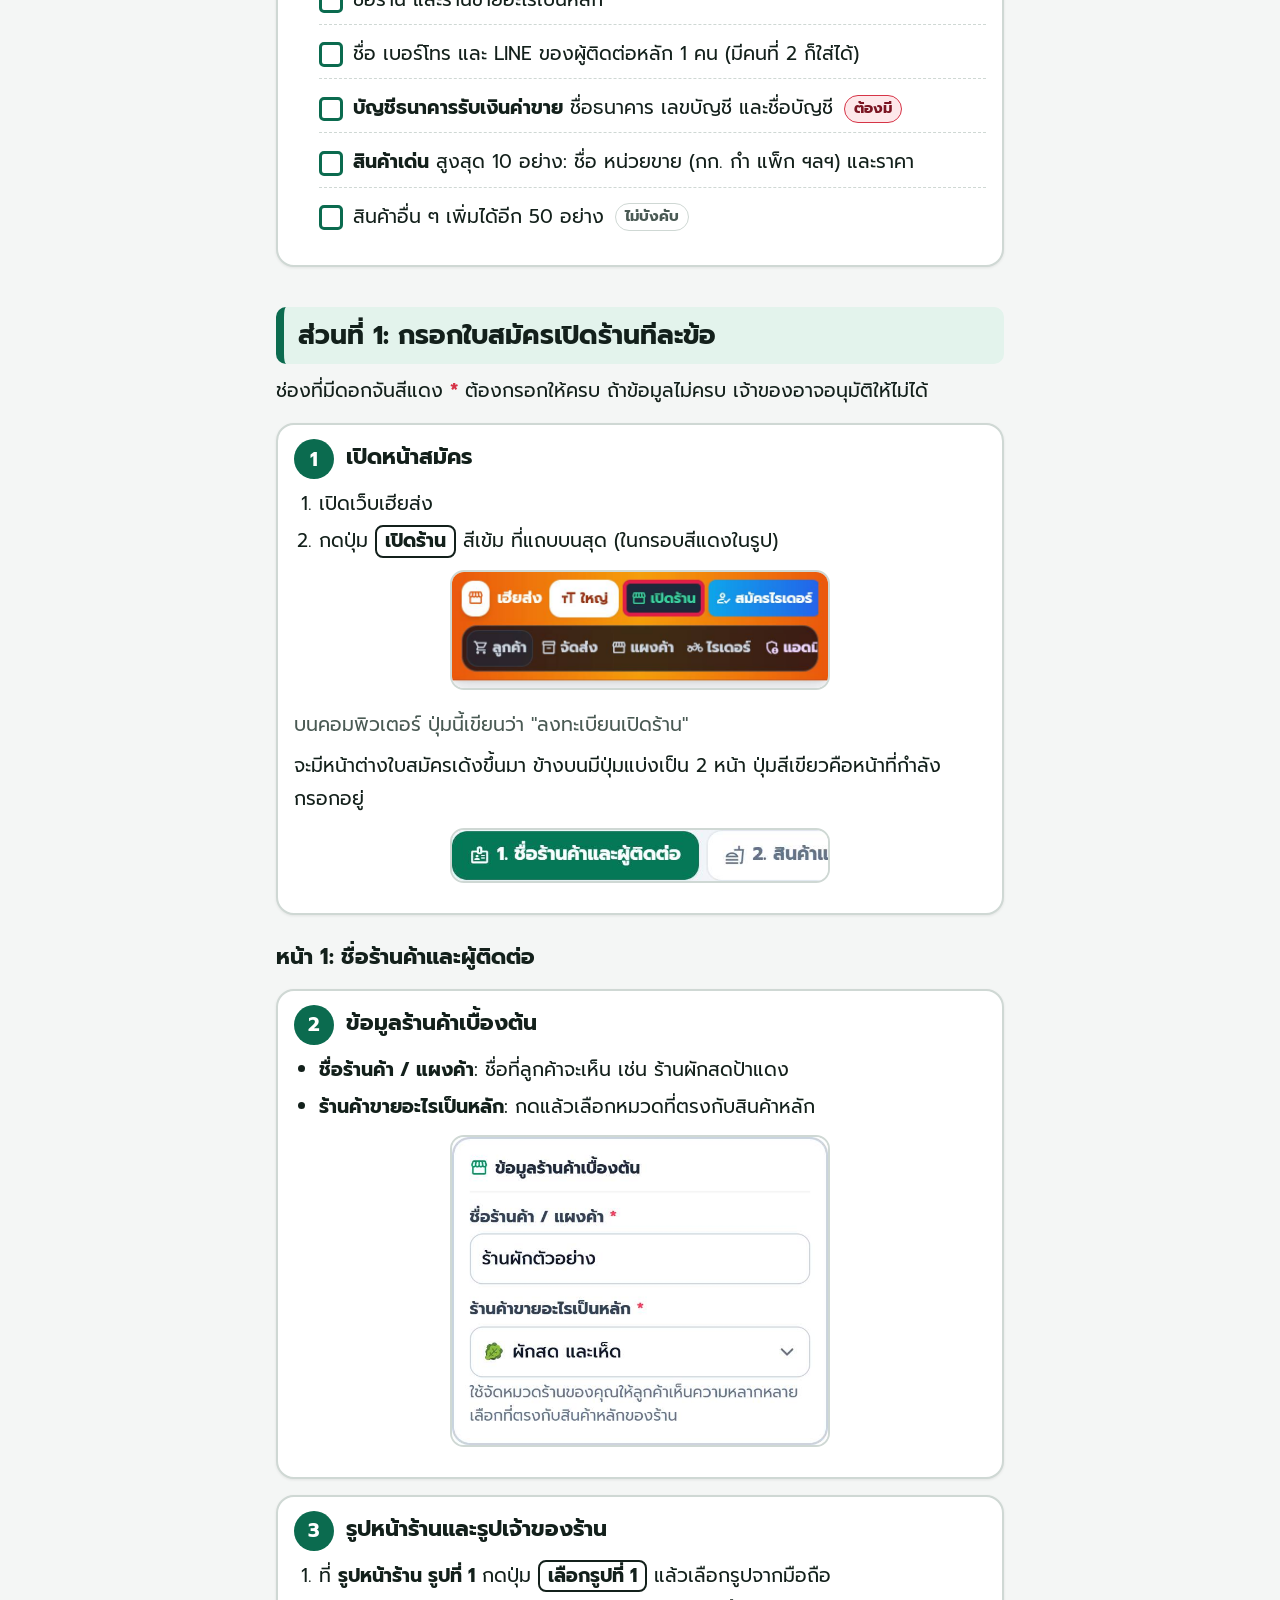
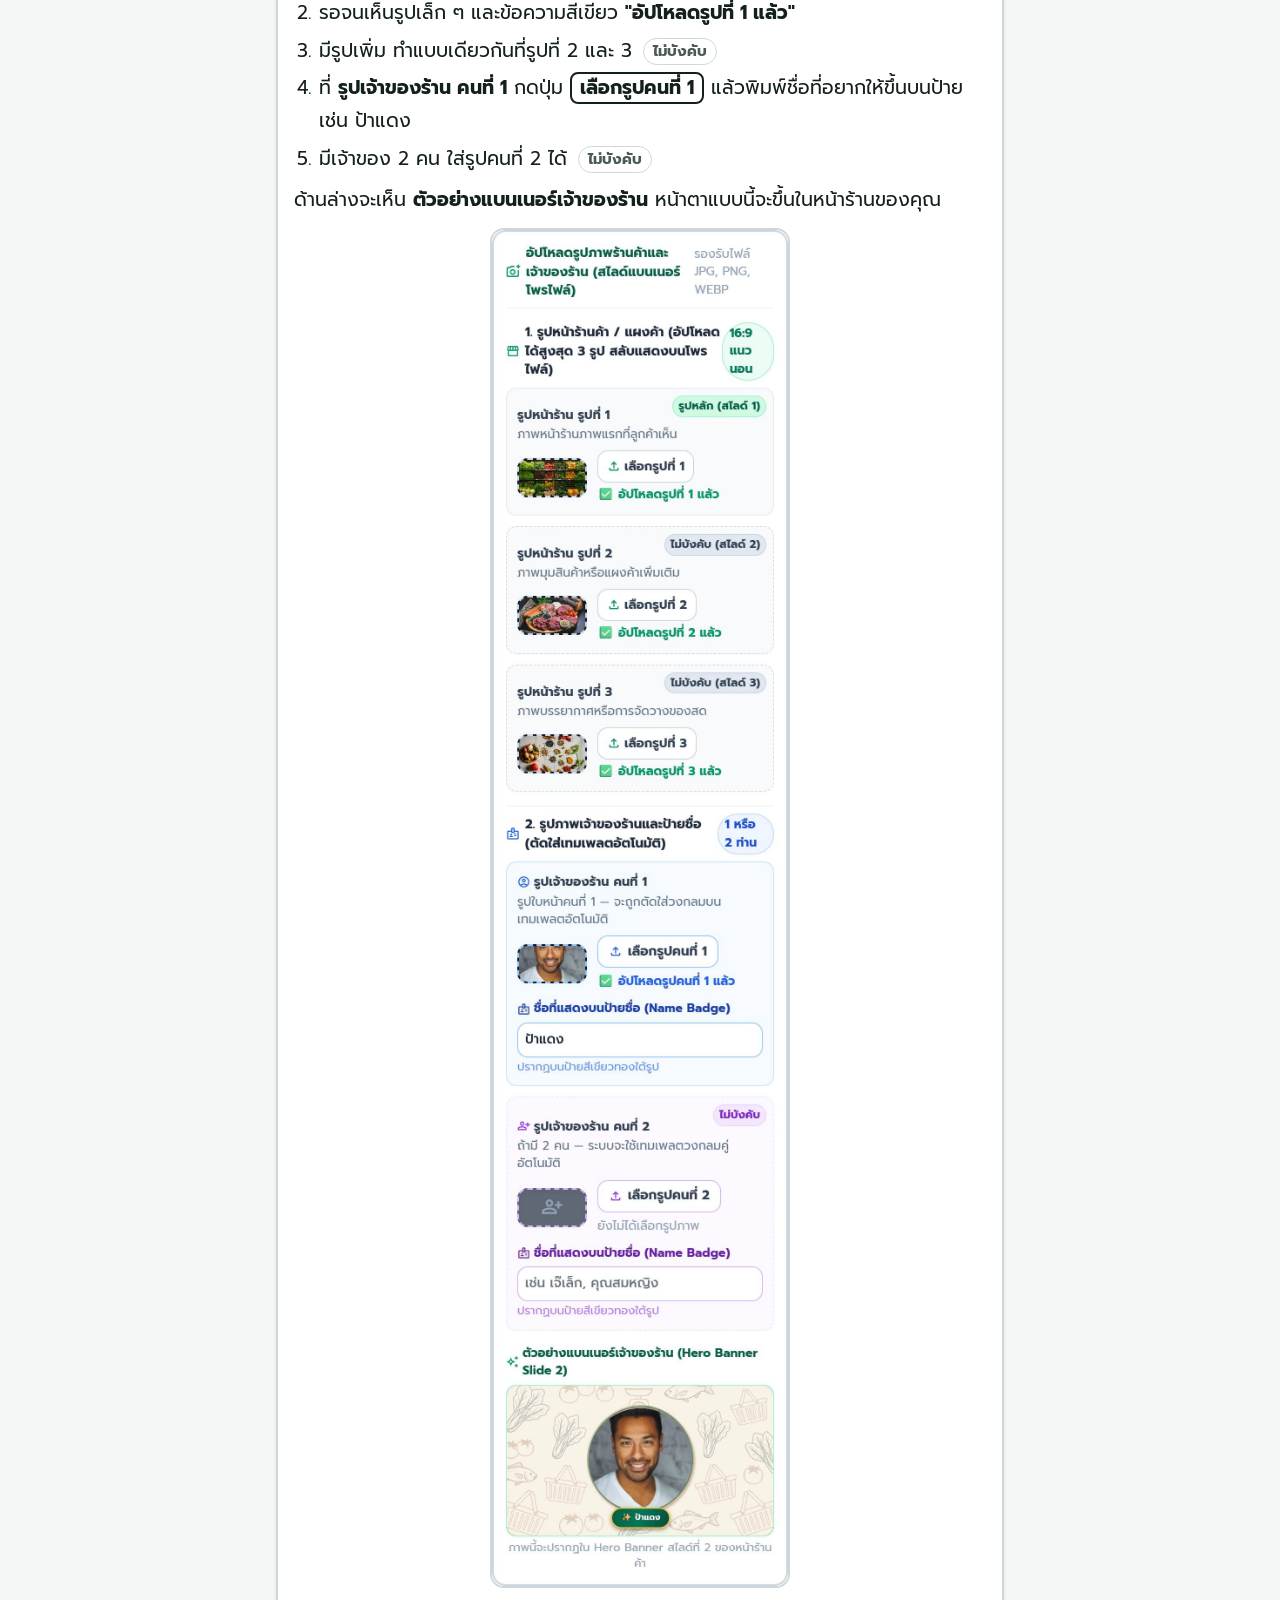
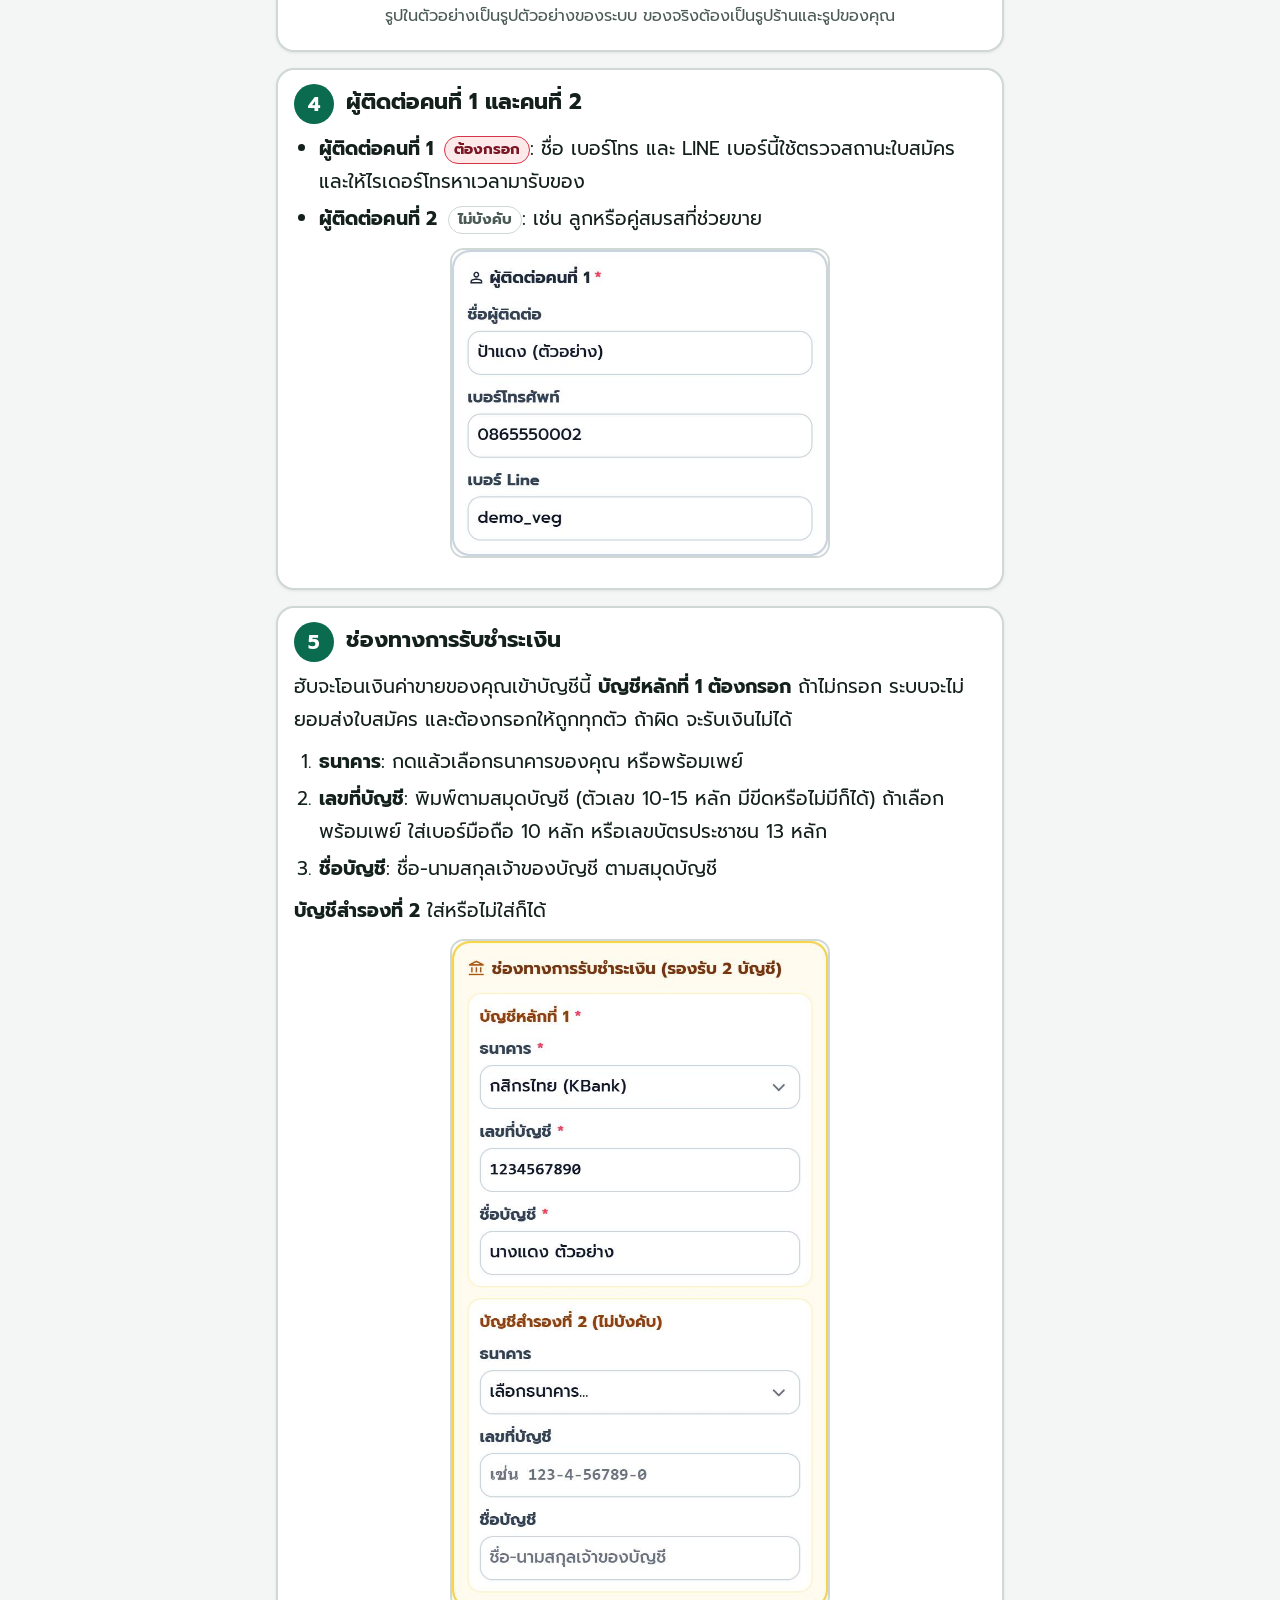
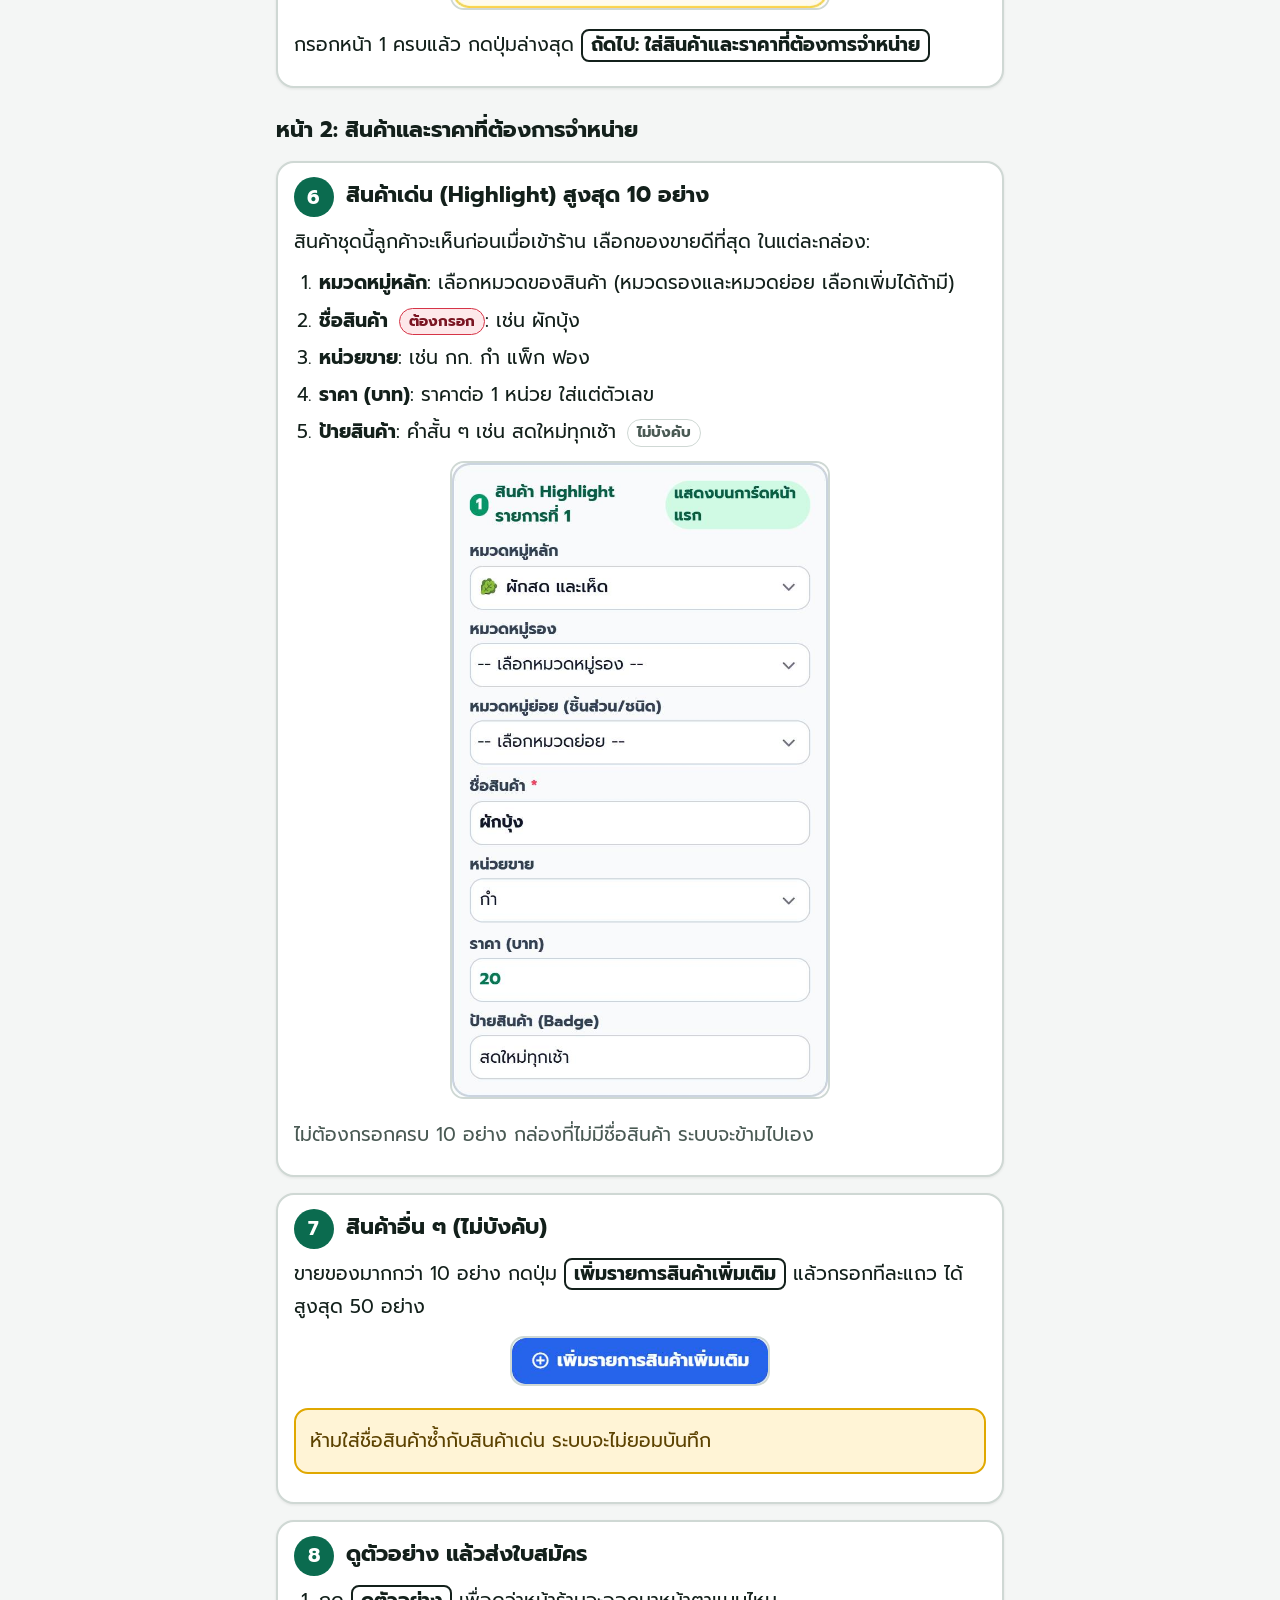
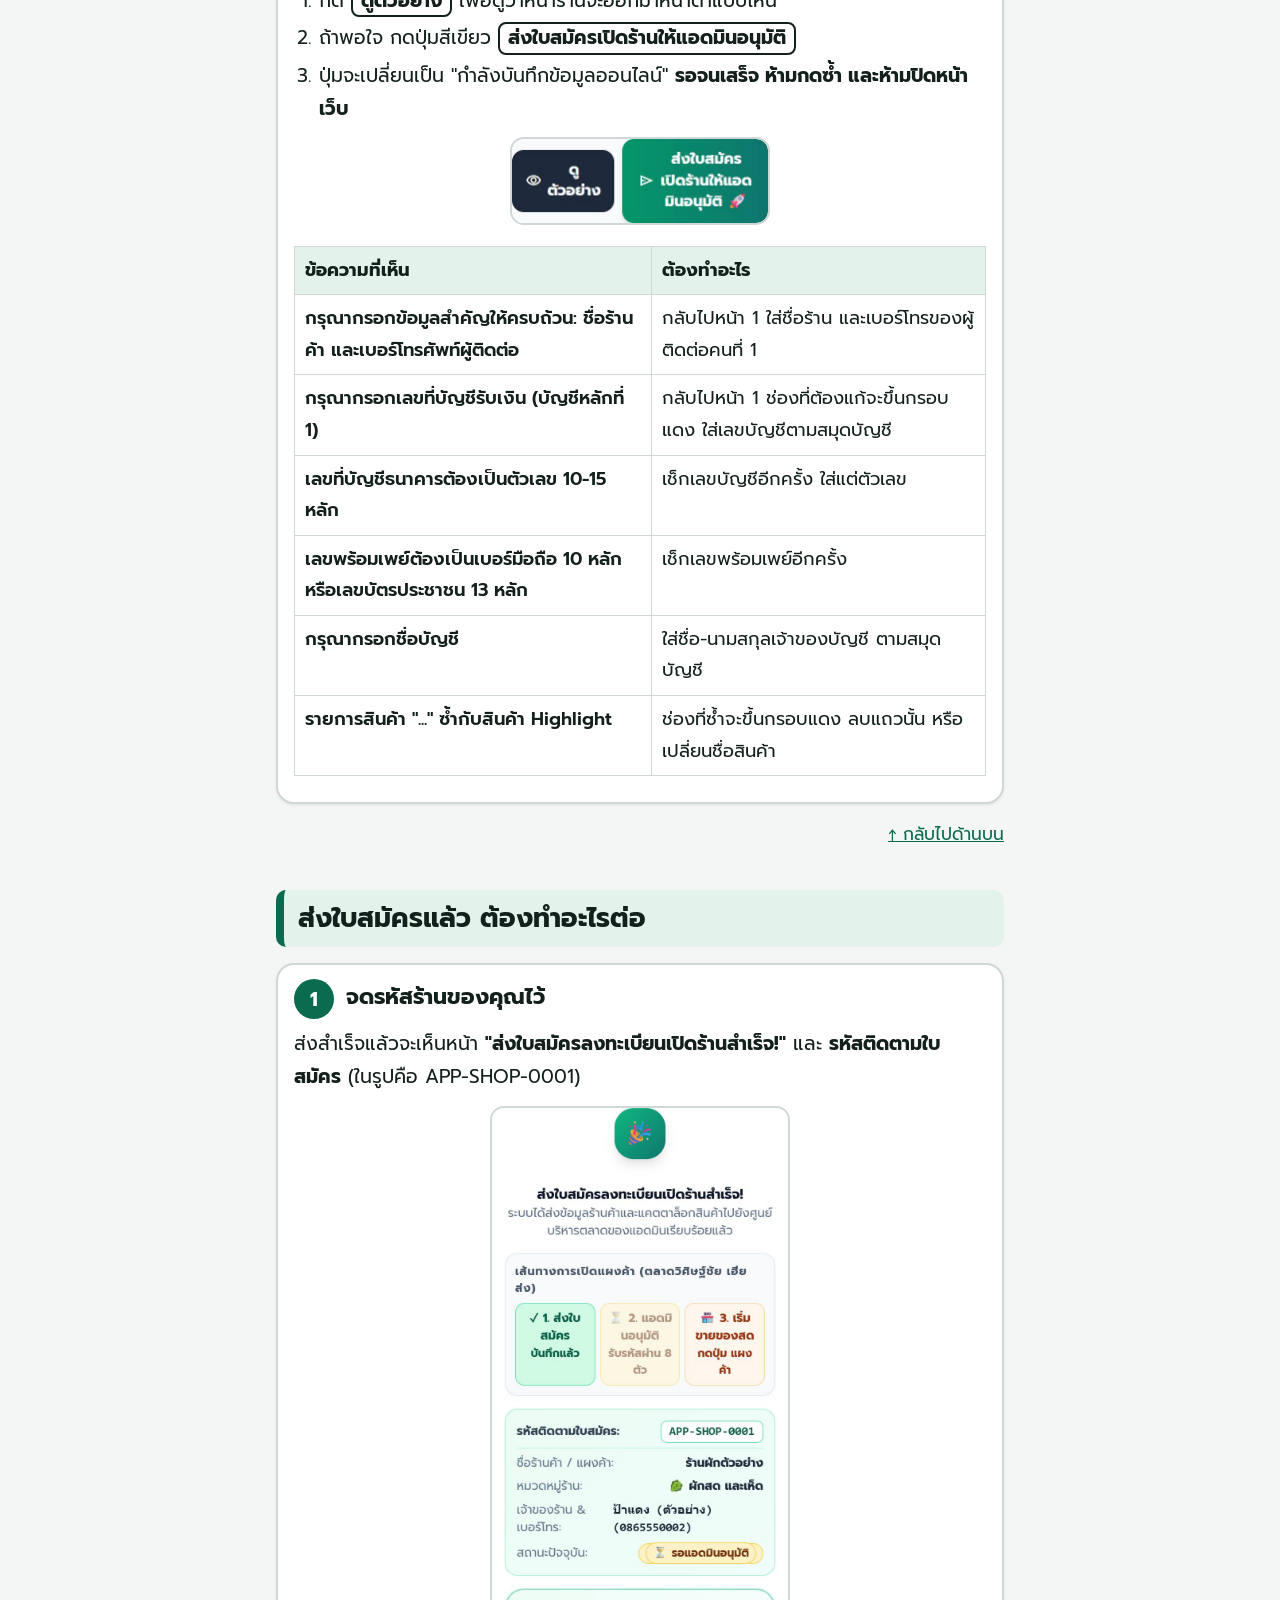
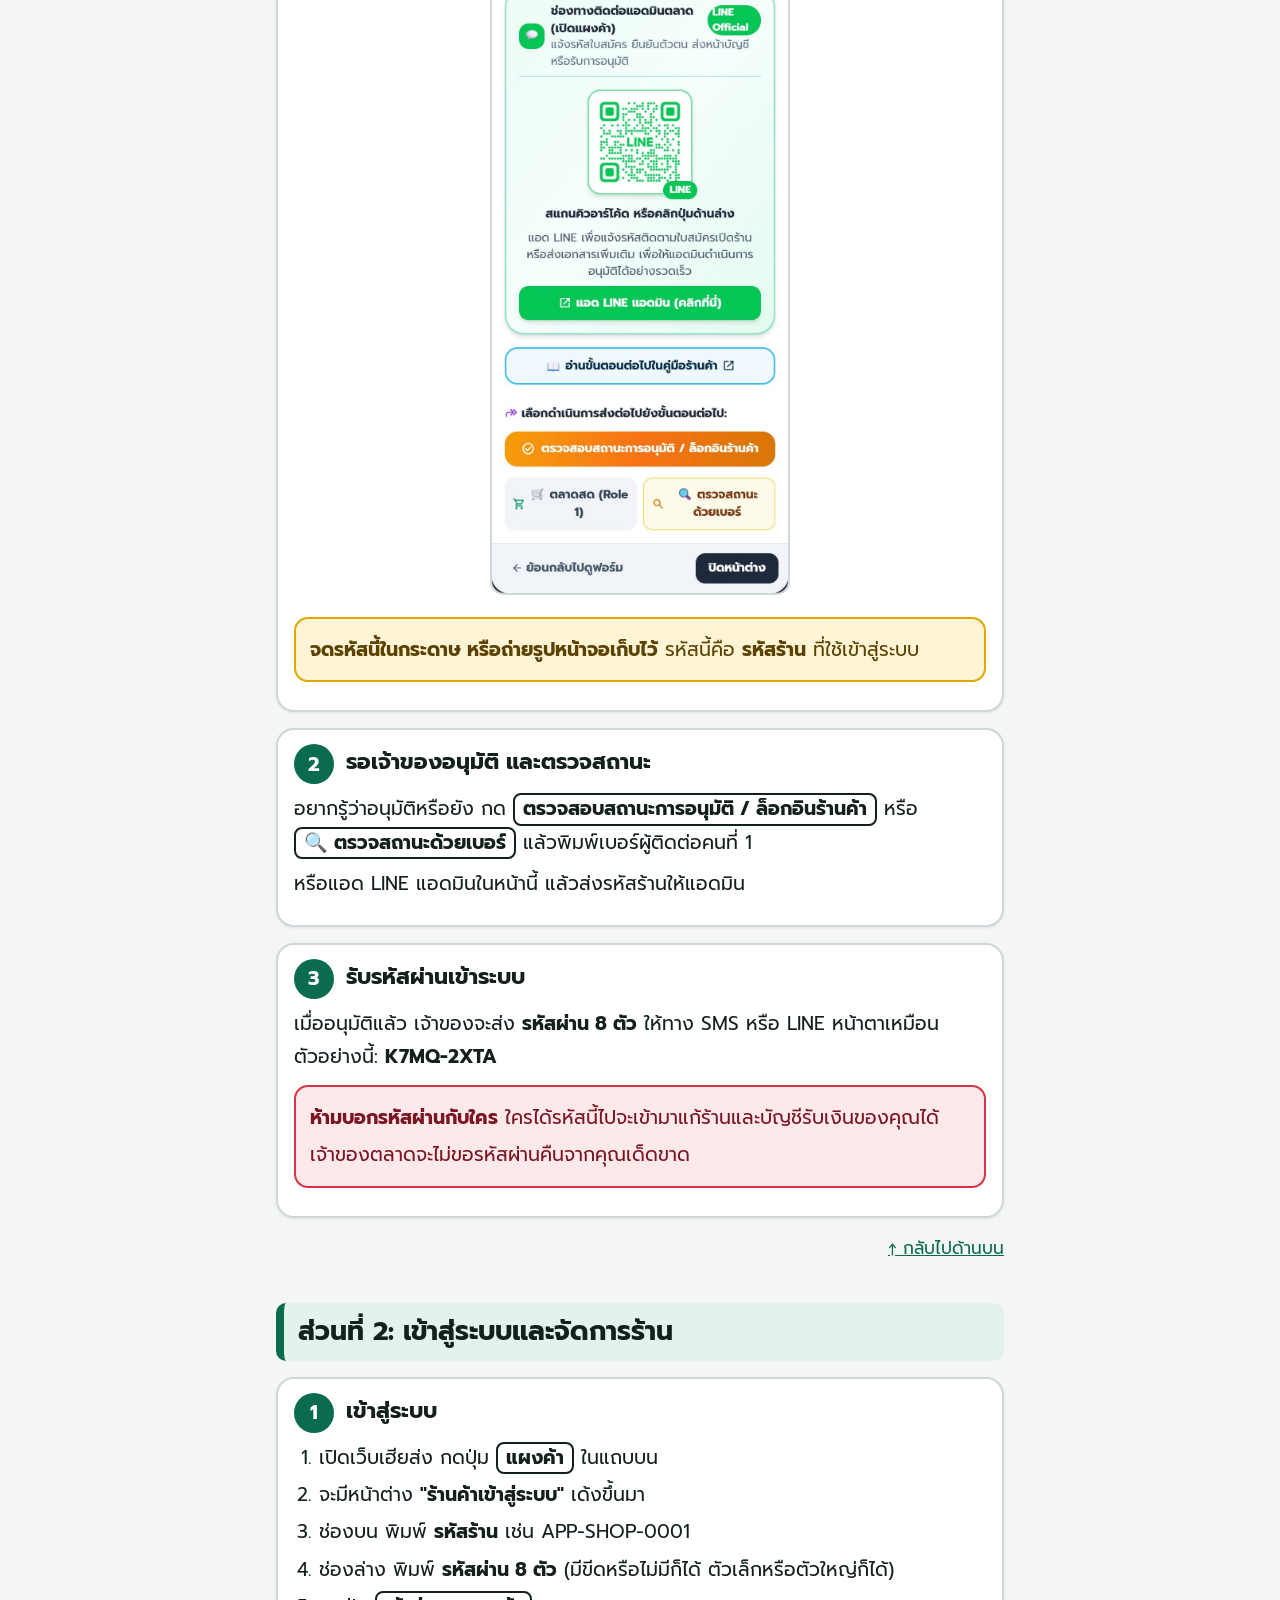
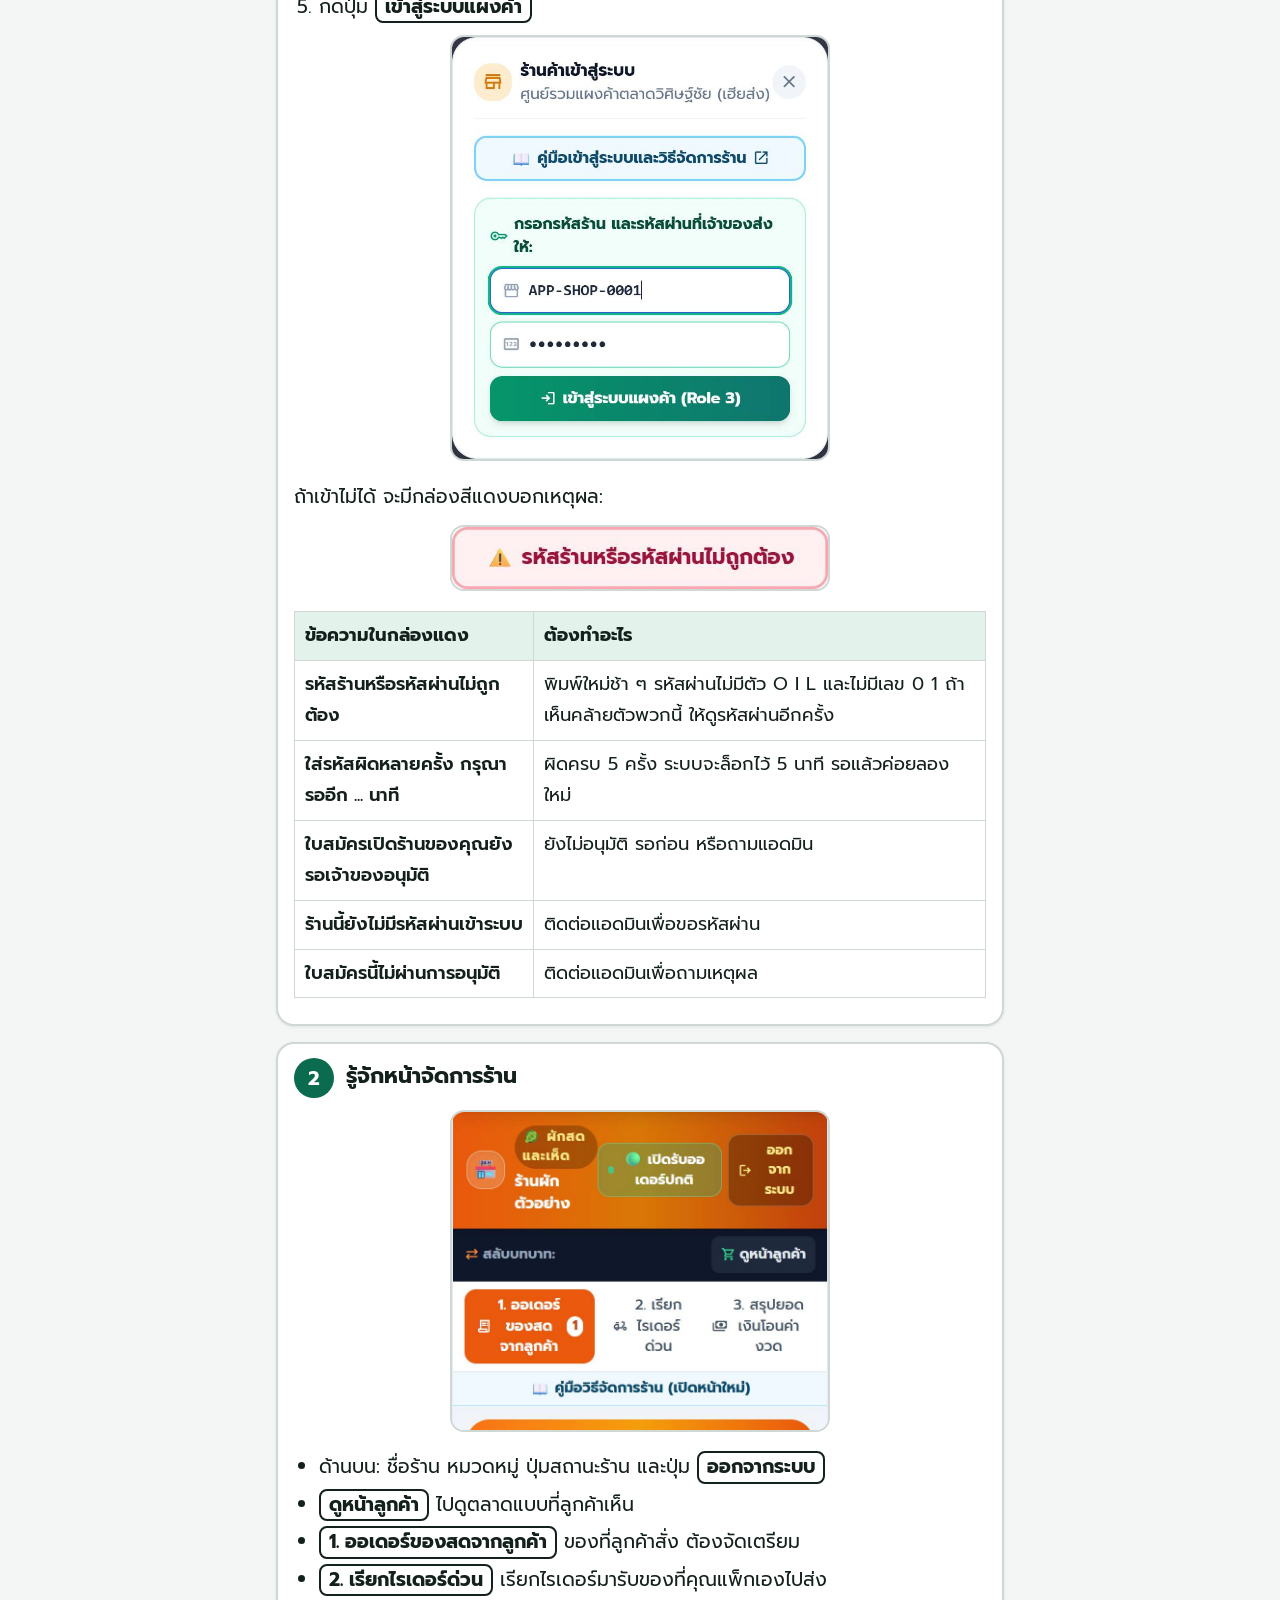
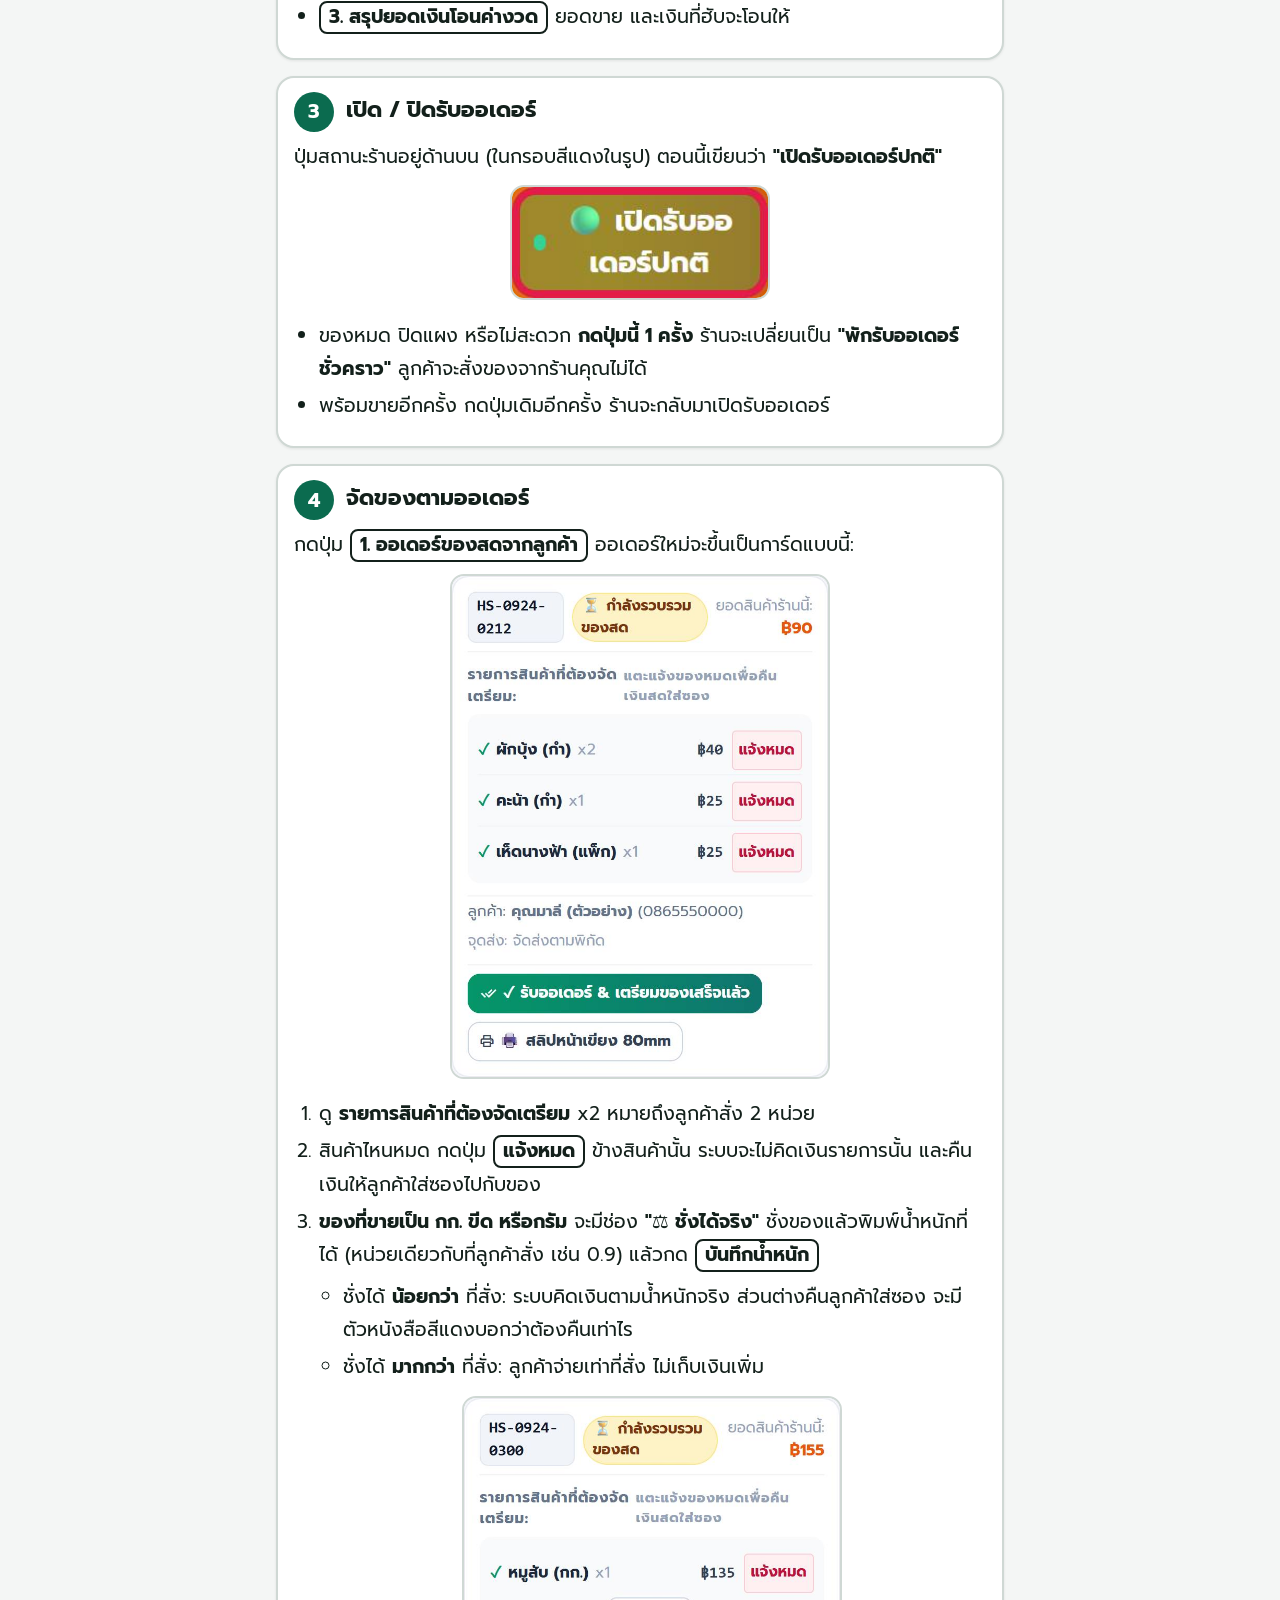
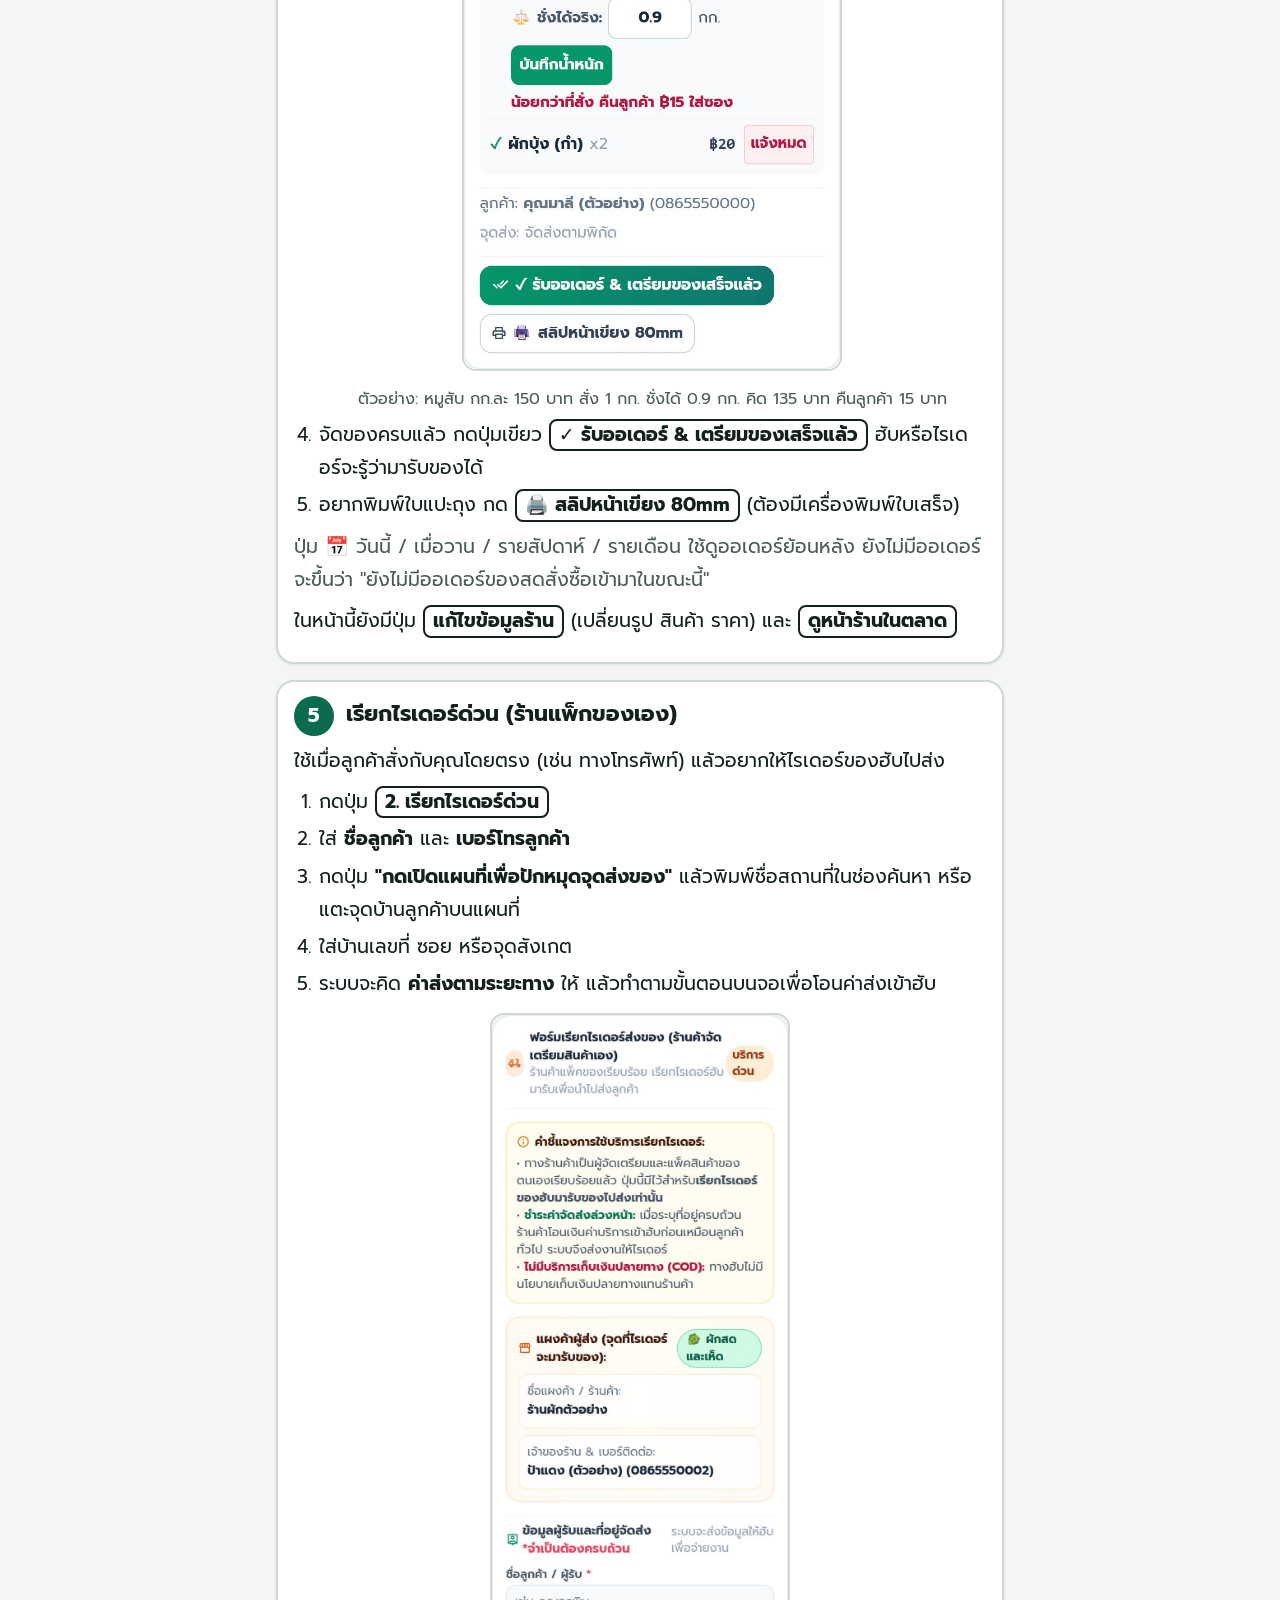
==== commit fec6ef1c: "feat(merchant): price follows weighed weight; shop order buttons really save Owner decisions 2026-09" ====
--- a/guide-merchant.html
+++ b/guide-merchant.html
@@ -254,10 +254,17 @@
         <div class="step">
             <div class="step-head"><span class="num">4</span><h3>จัดของตามออเดอร์</h3></div>
             <p>กดปุ่ม <span class="btn-name">1. ออเดอร์ของสดจากลูกค้า</span> ออเดอร์ใหม่จะขึ้นเป็นการ์ดแบบนี้:</p>
-            <figure><img src="images/guide/merchant/m23-order-card.jpg" width="720" height="962" loading="lazy" alt="การ์ดออเดอร์ รายการสินค้าที่ต้องจัดเตรียม ปุ่มแจ้งหมด และปุ่มเตรียมของเสร็จแล้ว"></figure>
+            <figure><img src="images/guide/merchant/m23-order-card.jpg" width="720" height="960" loading="lazy" alt="การ์ดออเดอร์ รายการสินค้าที่ต้องจัดเตรียม ปุ่มแจ้งหมด และปุ่มเตรียมของเสร็จแล้ว"></figure>
             <ol>
                 <li>ดู <strong>รายการสินค้าที่ต้องจัดเตรียม</strong> x2 หมายถึงลูกค้าสั่ง 2 หน่วย</li>
                 <li>สินค้าไหนหมด กดปุ่ม <span class="btn-name">แจ้งหมด</span> ข้างสินค้านั้น ระบบจะไม่คิดเงินรายการนั้น และคืนเงินให้ลูกค้าใส่ซองไปกับของ</li>
+                <li><strong>ของที่ขายเป็น กก. ขีด หรือกรัม</strong> จะมีช่อง <strong>"⚖️ ชั่งได้จริง"</strong> ชั่งของแล้วพิมพ์น้ำหนักที่ได้ (หน่วยเดียวกับที่ลูกค้าสั่ง เช่น 0.9) แล้วกด <span class="btn-name">บันทึกน้ำหนัก</span>
+                    <ul>
+                        <li>ชั่งได้ <strong>น้อยกว่า</strong> ที่สั่ง: ระบบคิดเงินตามน้ำหนักจริง ส่วนต่างคืนลูกค้าใส่ซอง จะมีตัวหนังสือสีแดงบอกว่าต้องคืนเท่าไร</li>
+                        <li>ชั่งได้ <strong>มากกว่า</strong> ที่สั่ง: ลูกค้าจ่ายเท่าที่สั่ง ไม่เก็บเงินเพิ่ม</li>
+                    </ul>
+                    <figure><img src="images/guide/merchant/m23c-weigh.jpg" width="720" height="1094" loading="lazy" alt="ช่องชั่งได้จริง พิมพ์ 0.9 กก. ระบบคิด 135 บาท และบอกให้คืนลูกค้า 15 บาทใส่ซอง"><figcaption>ตัวอย่าง: หมูสับ กก.ละ 150 บาท สั่ง 1 กก. ชั่งได้ 0.9 กก. คิด 135 บาท คืนลูกค้า 15 บาท</figcaption></figure>
+                </li>
                 <li>จัดของครบแล้ว กดปุ่มเขียว <span class="btn-name">✓ รับออเดอร์ &amp; เตรียมของเสร็จแล้ว</span> ฮับหรือไรเดอร์จะรู้ว่ามารับของได้</li>
                 <li>อยากพิมพ์ใบแปะถุง กด <span class="btn-name">🖨️ สลิปหน้าเขียง 80mm</span> (ต้องมีเครื่องพิมพ์ใบเสร็จ)</li>
             </ol>
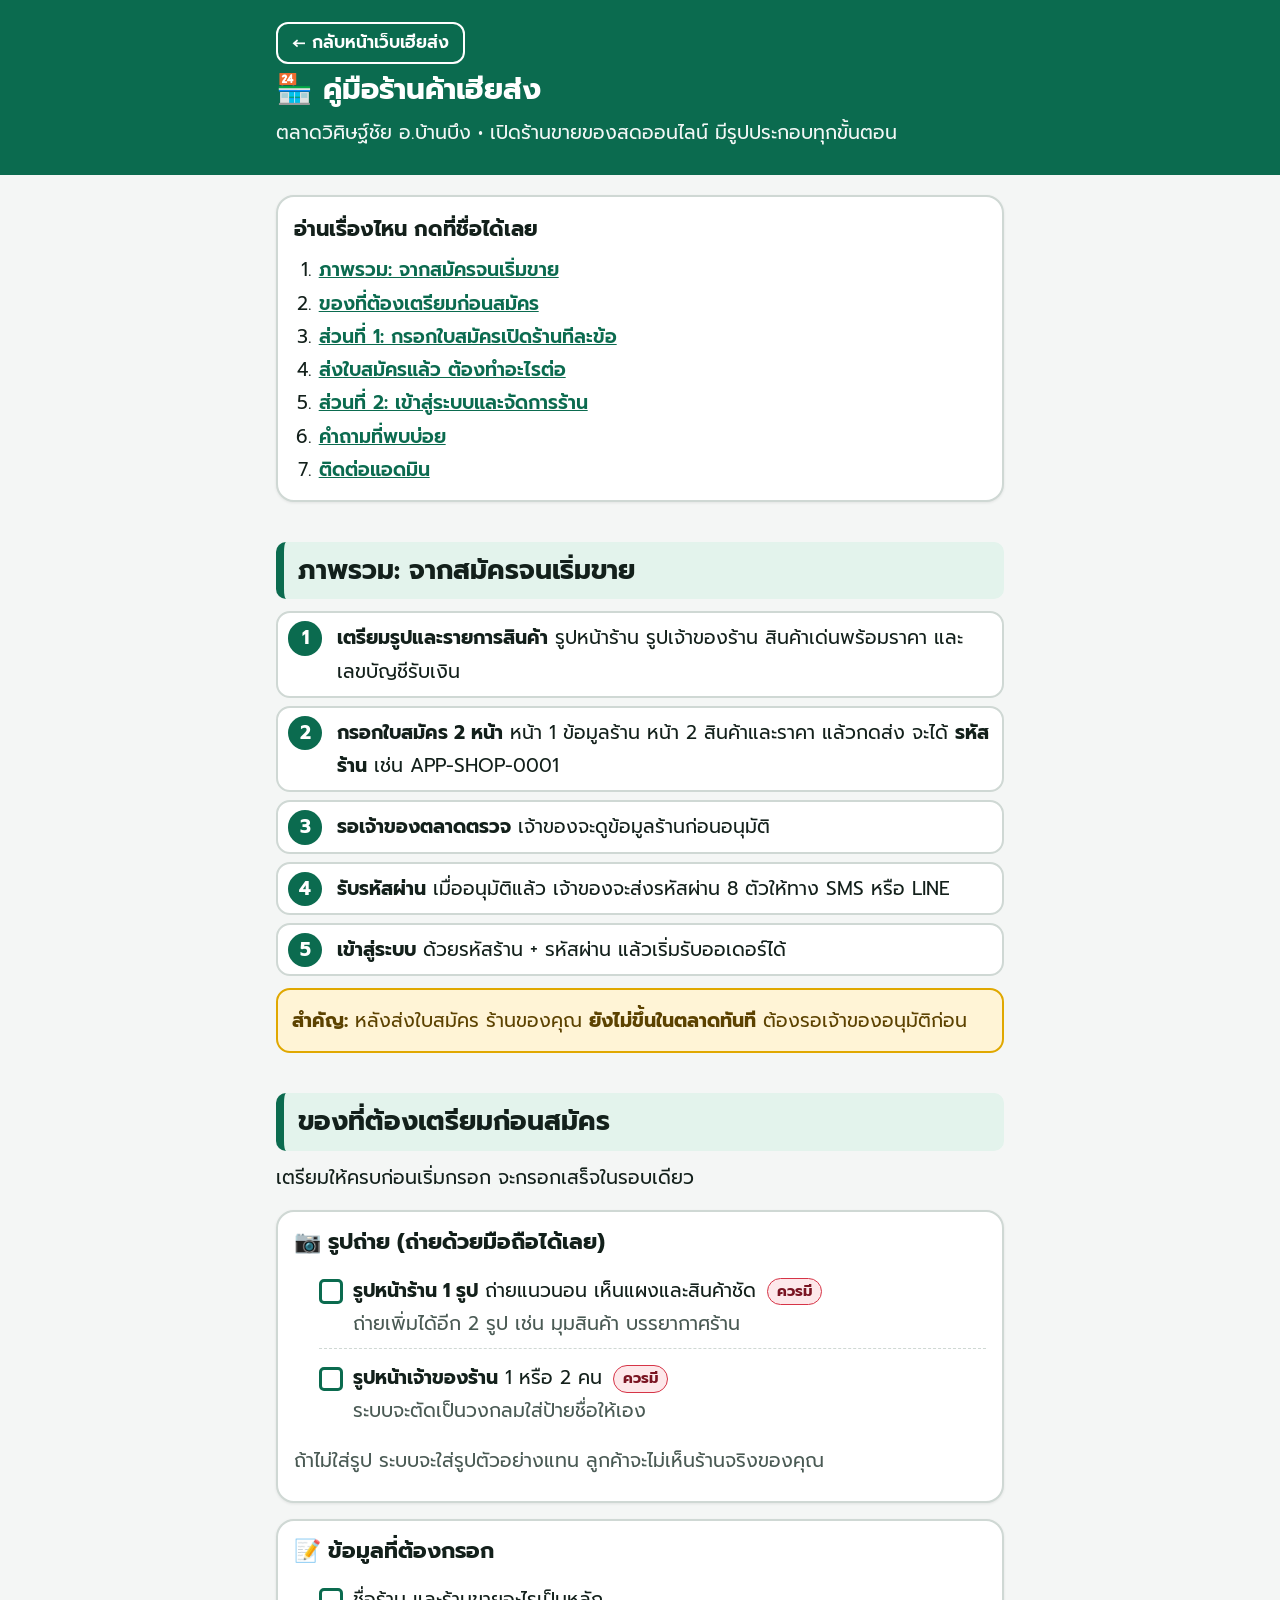
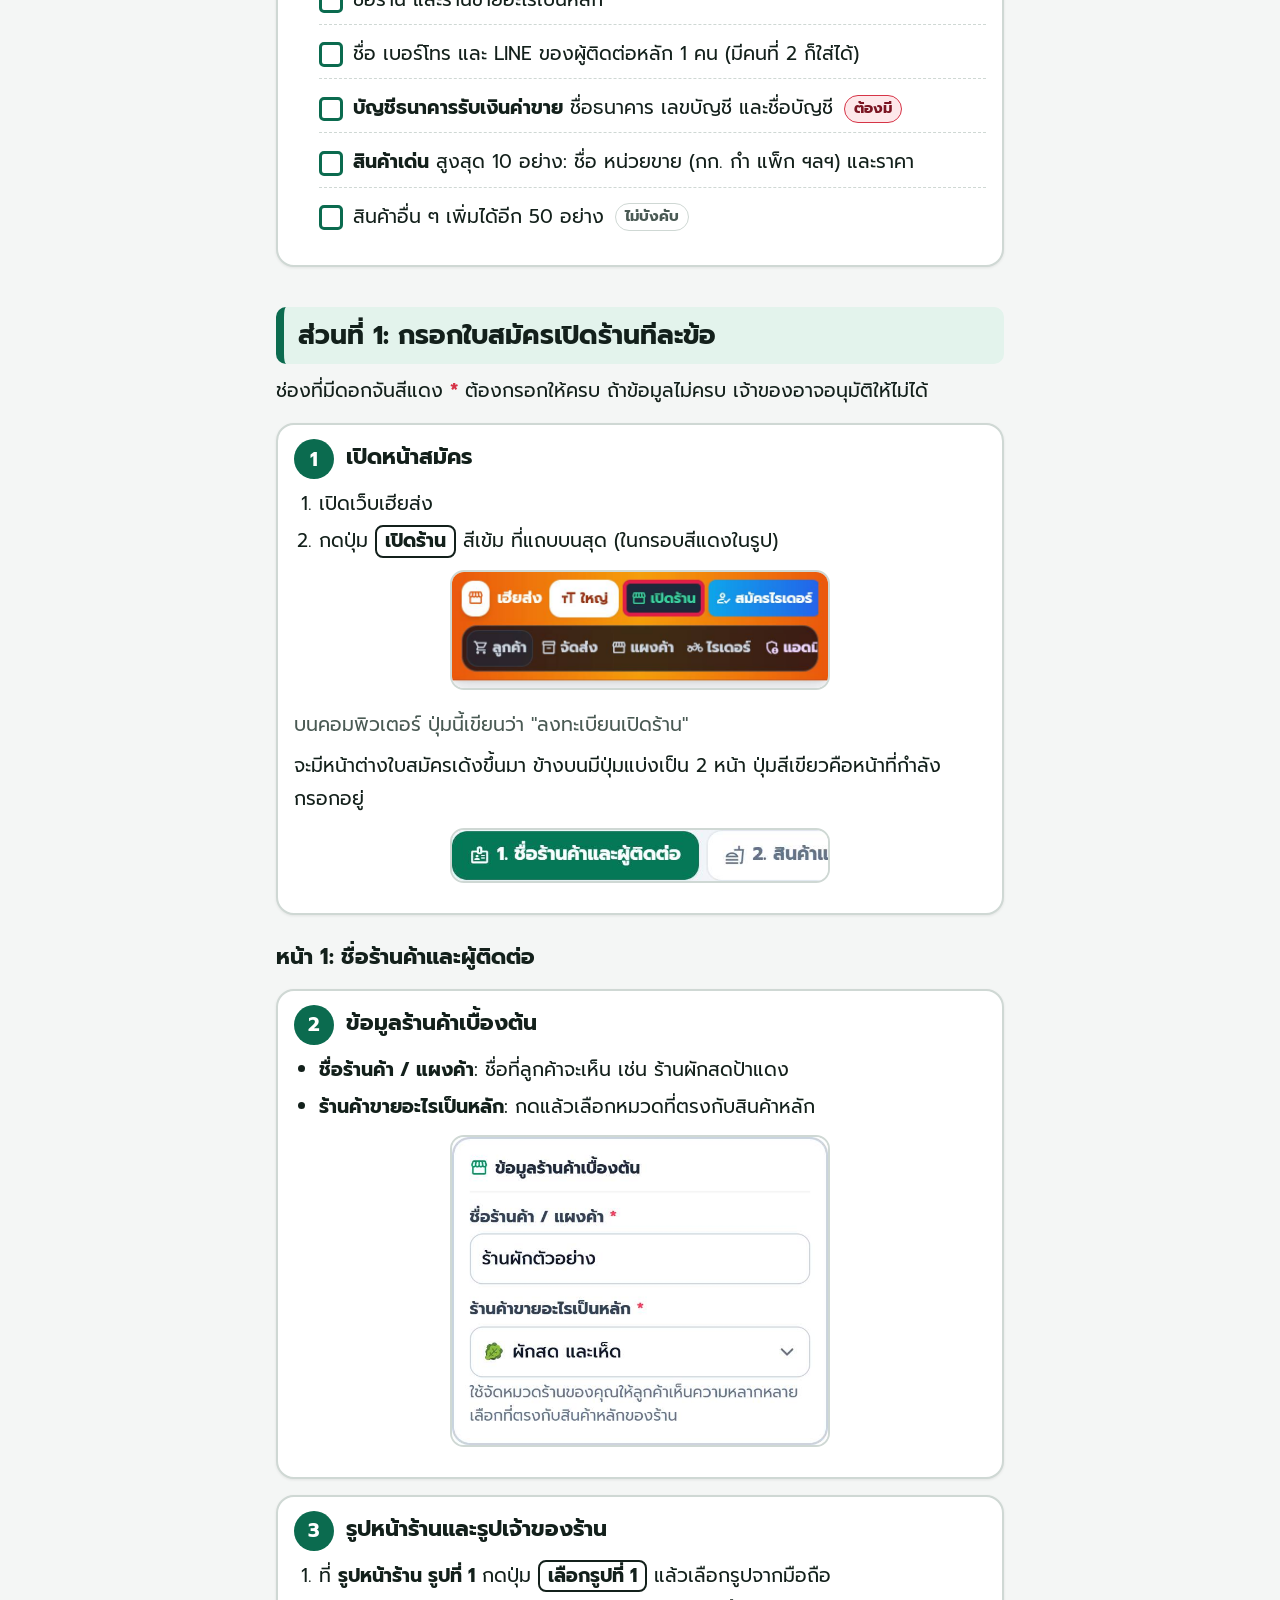
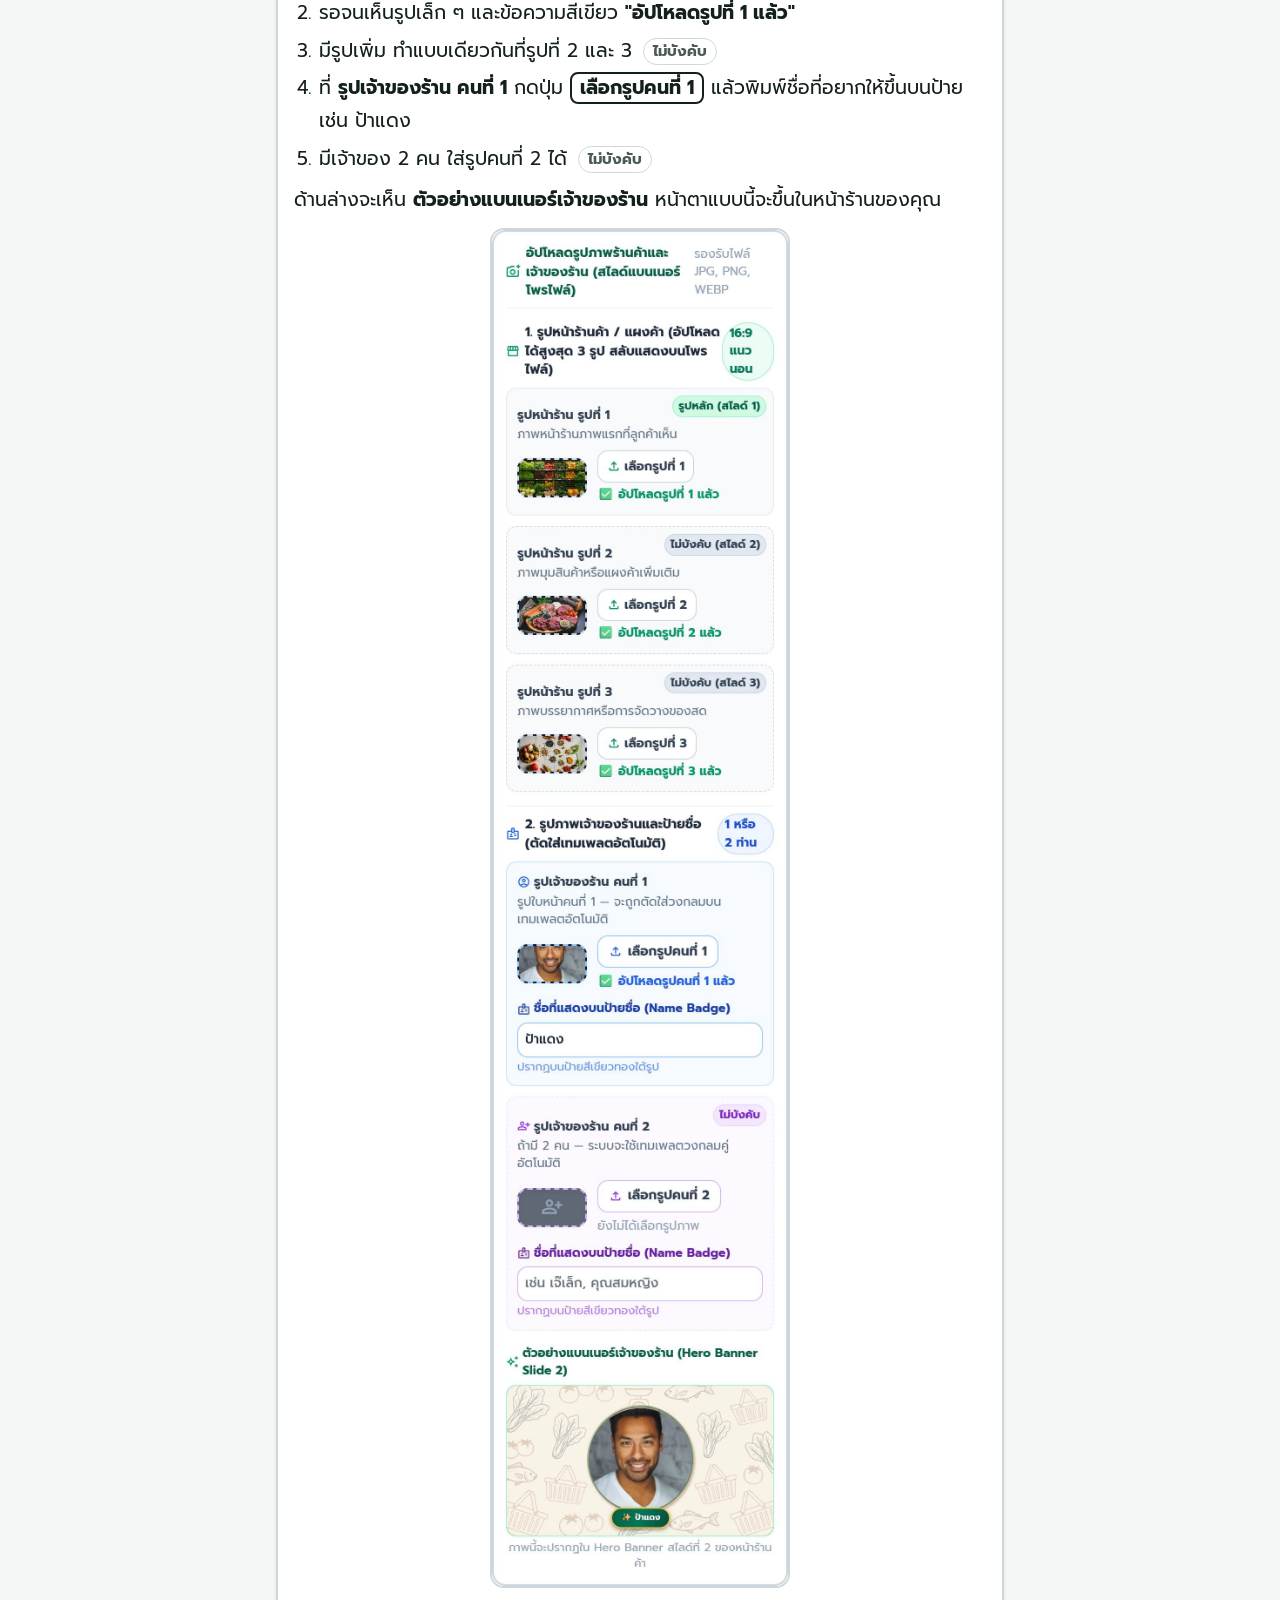
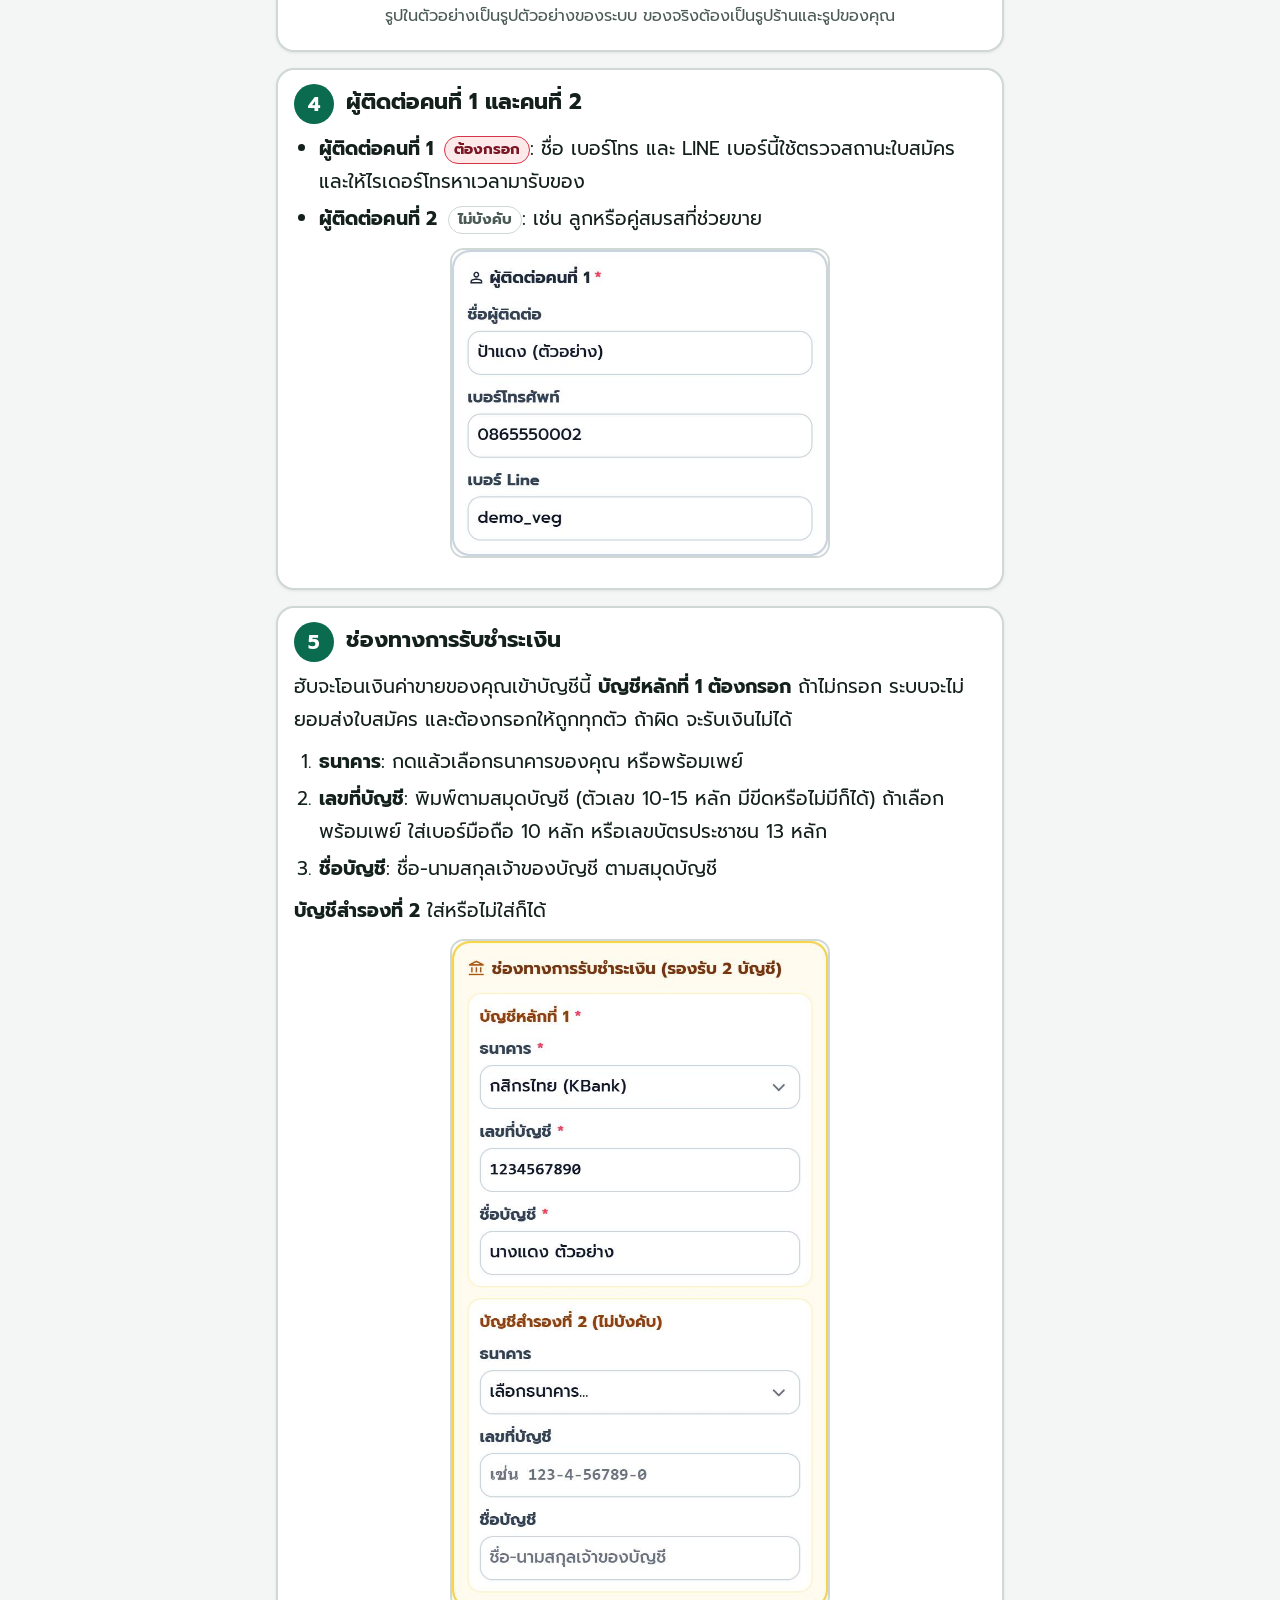
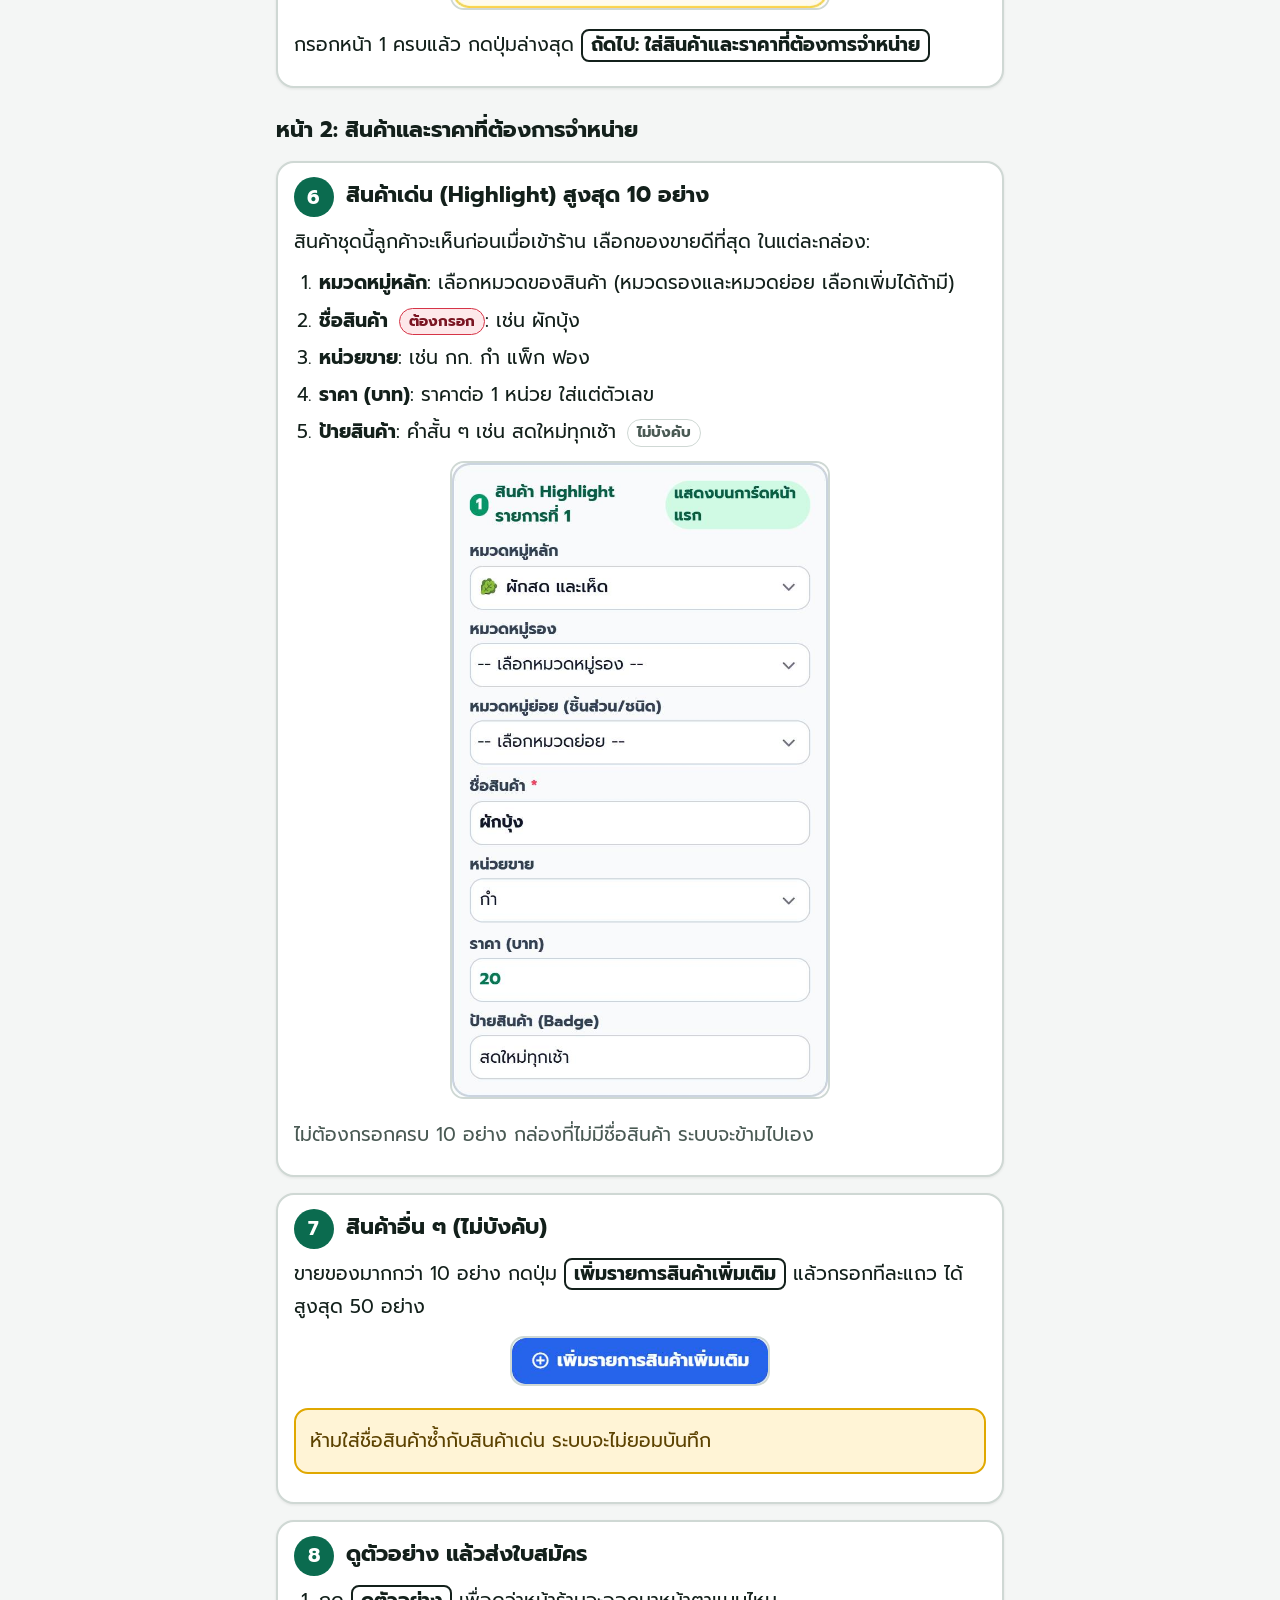
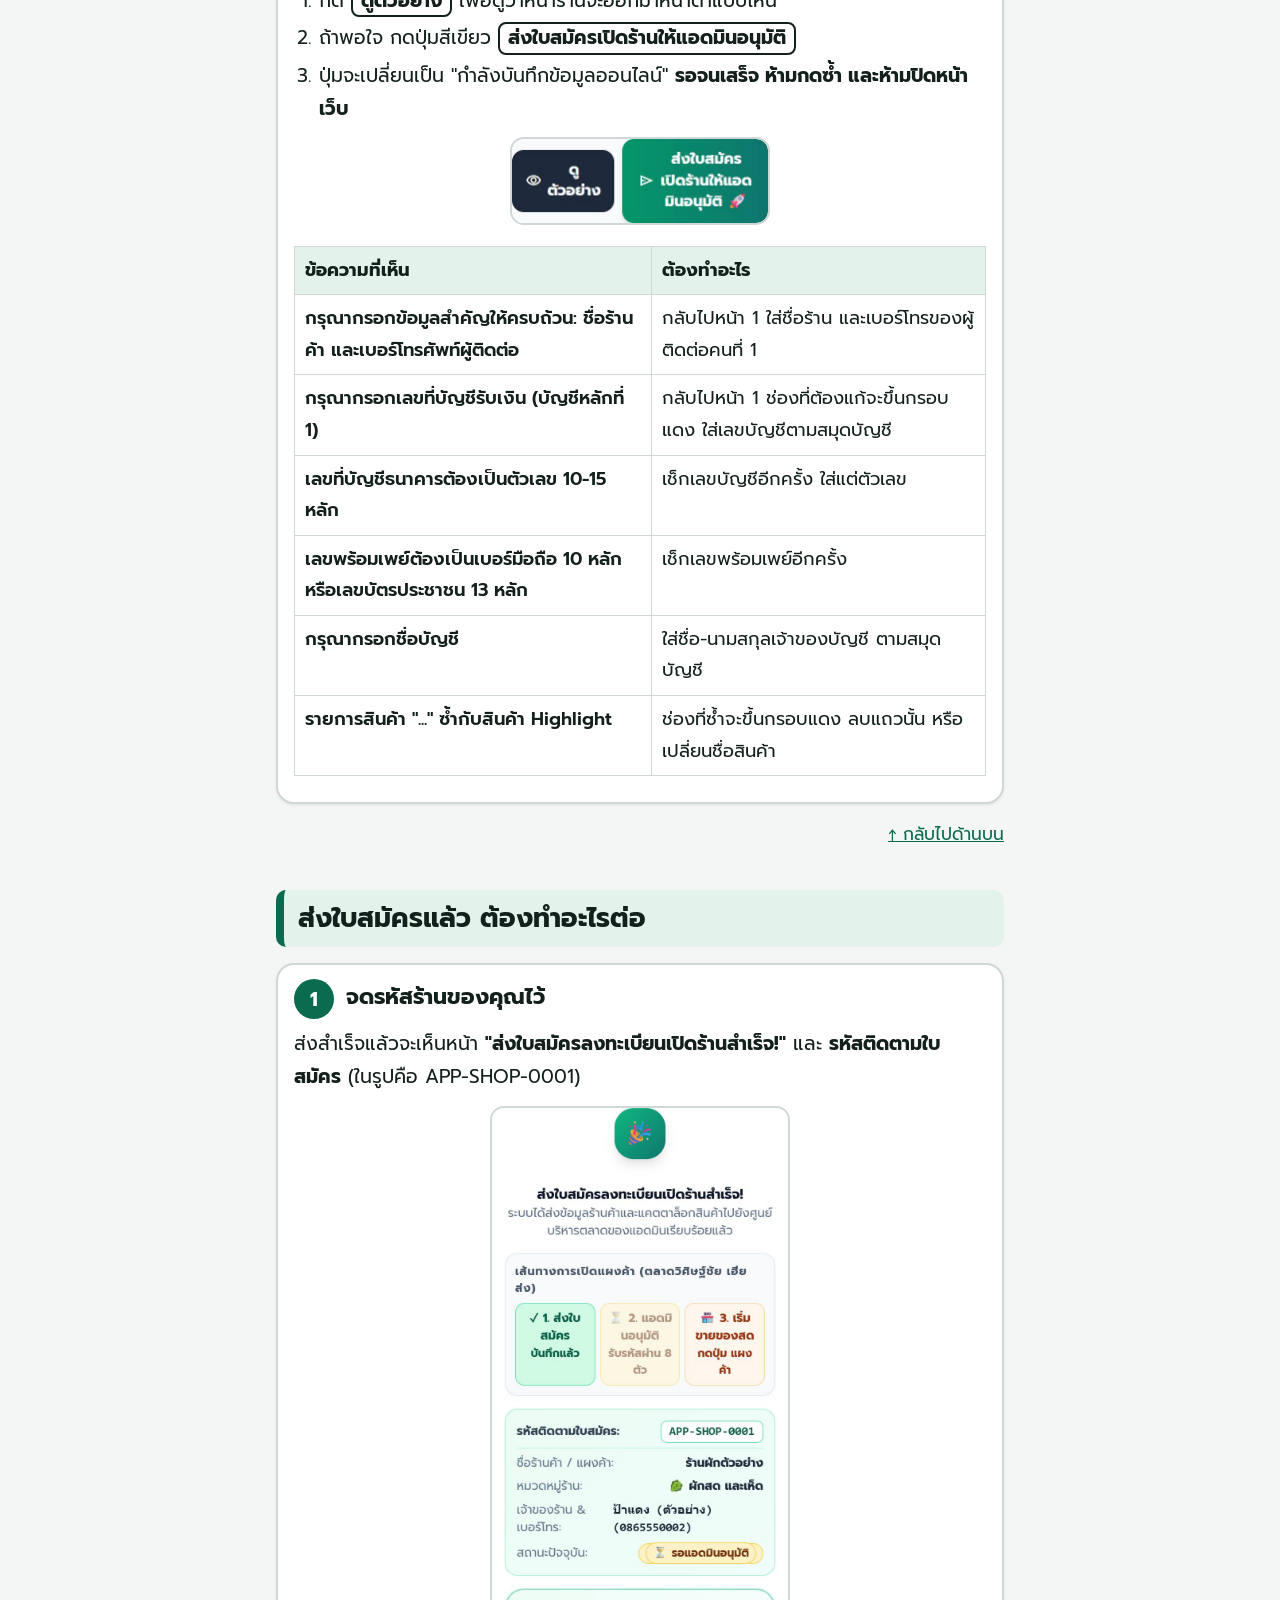
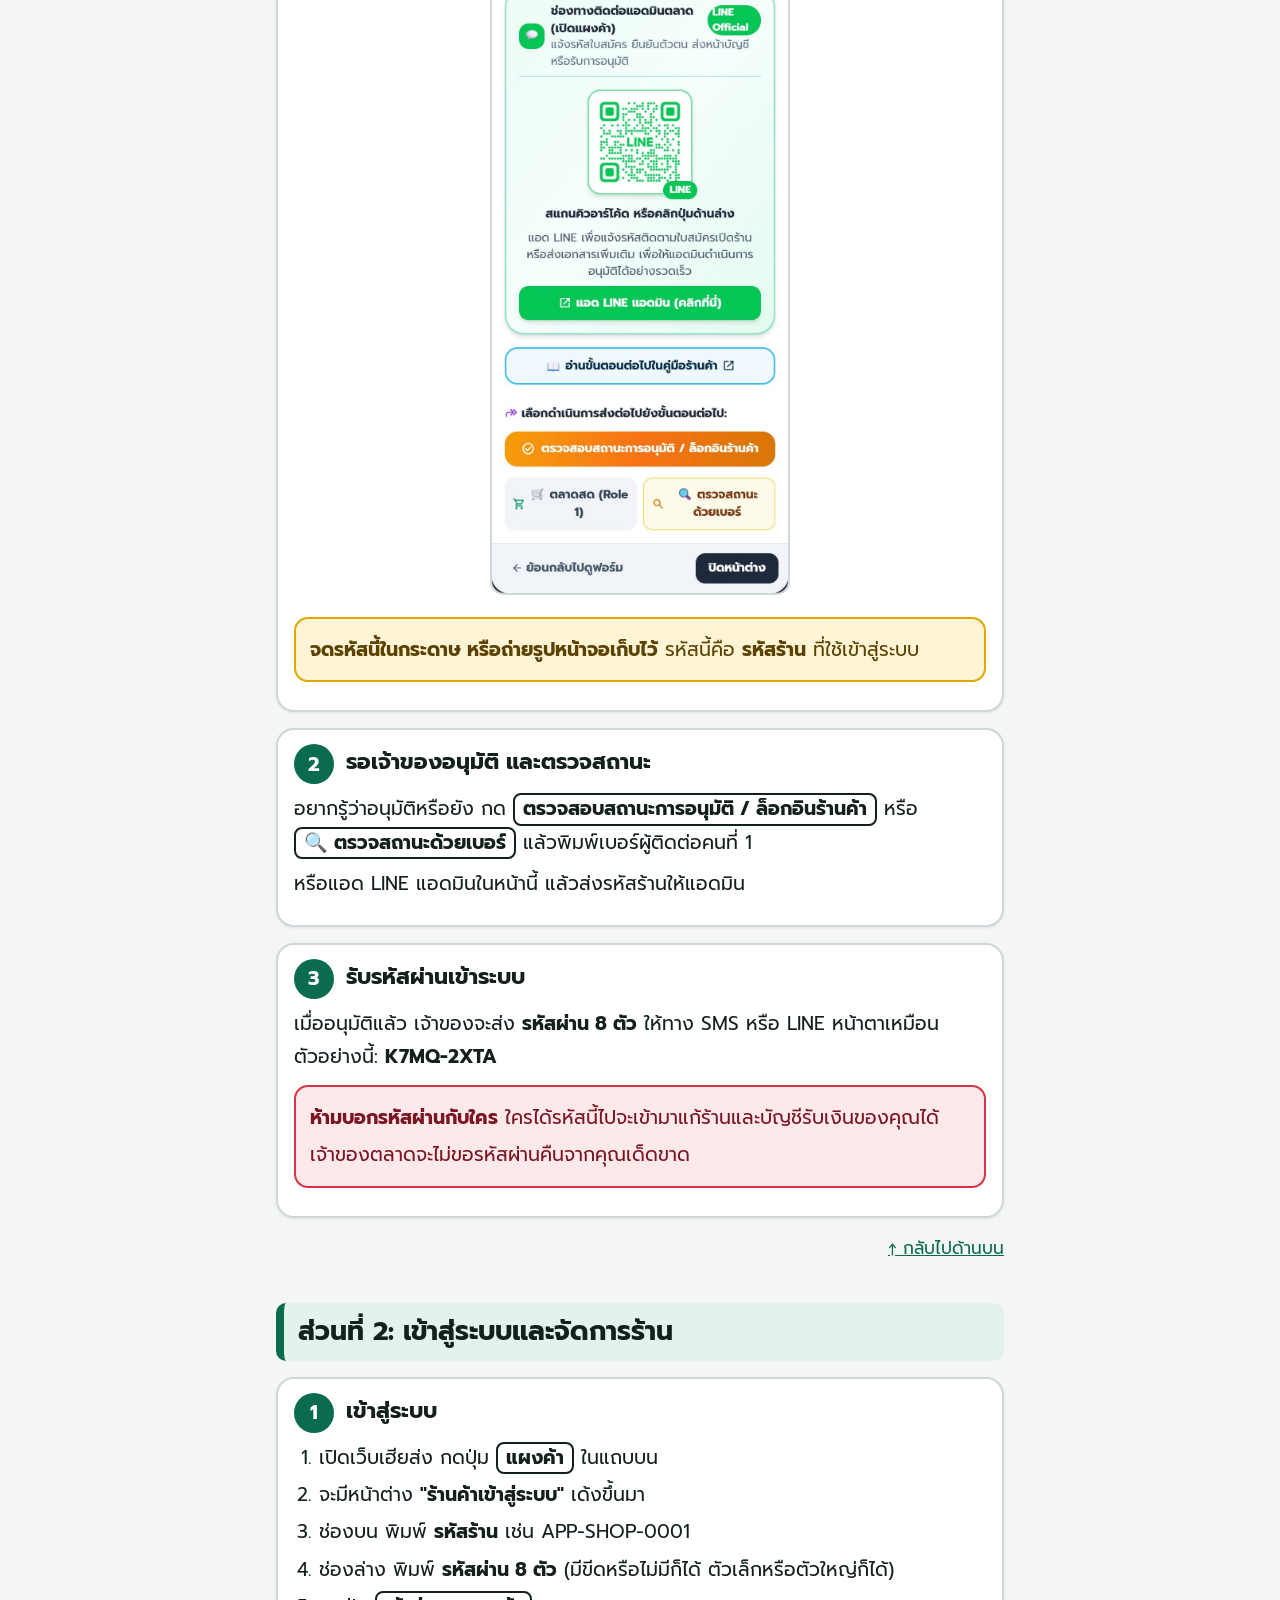
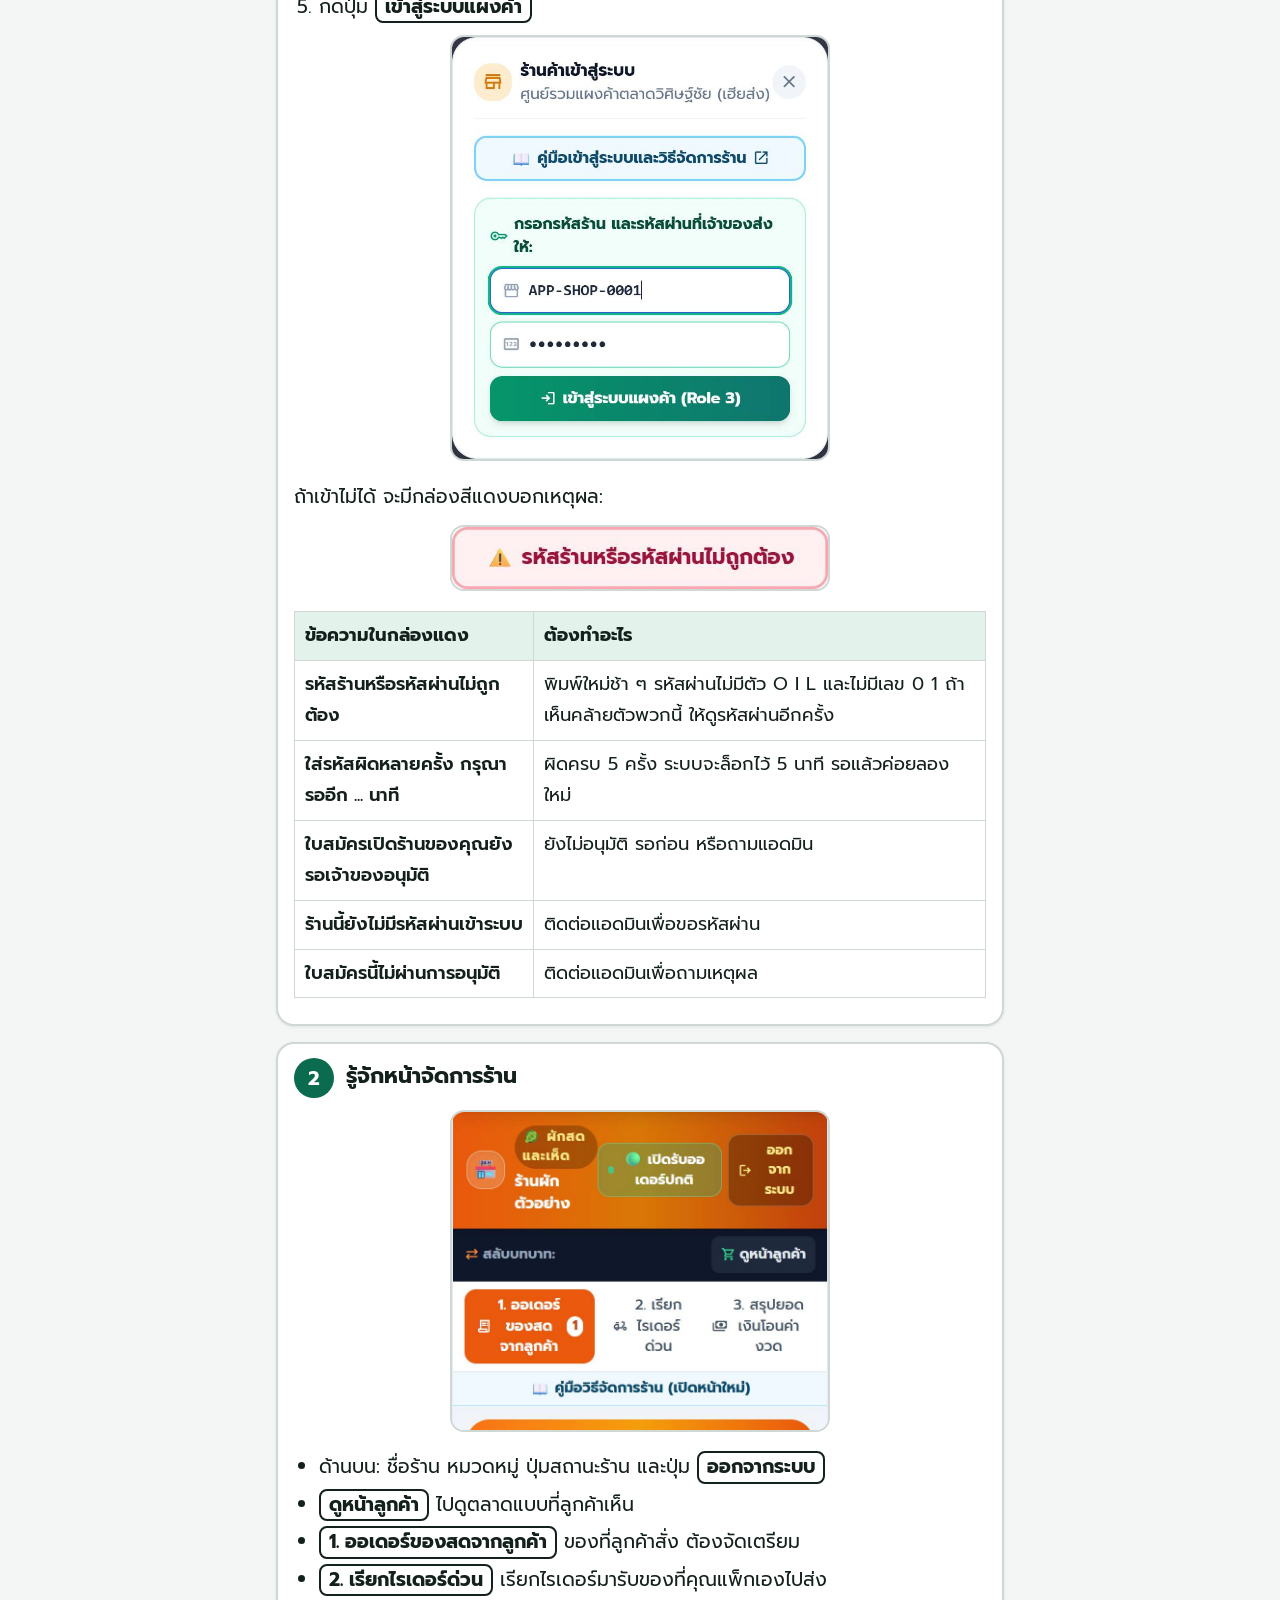
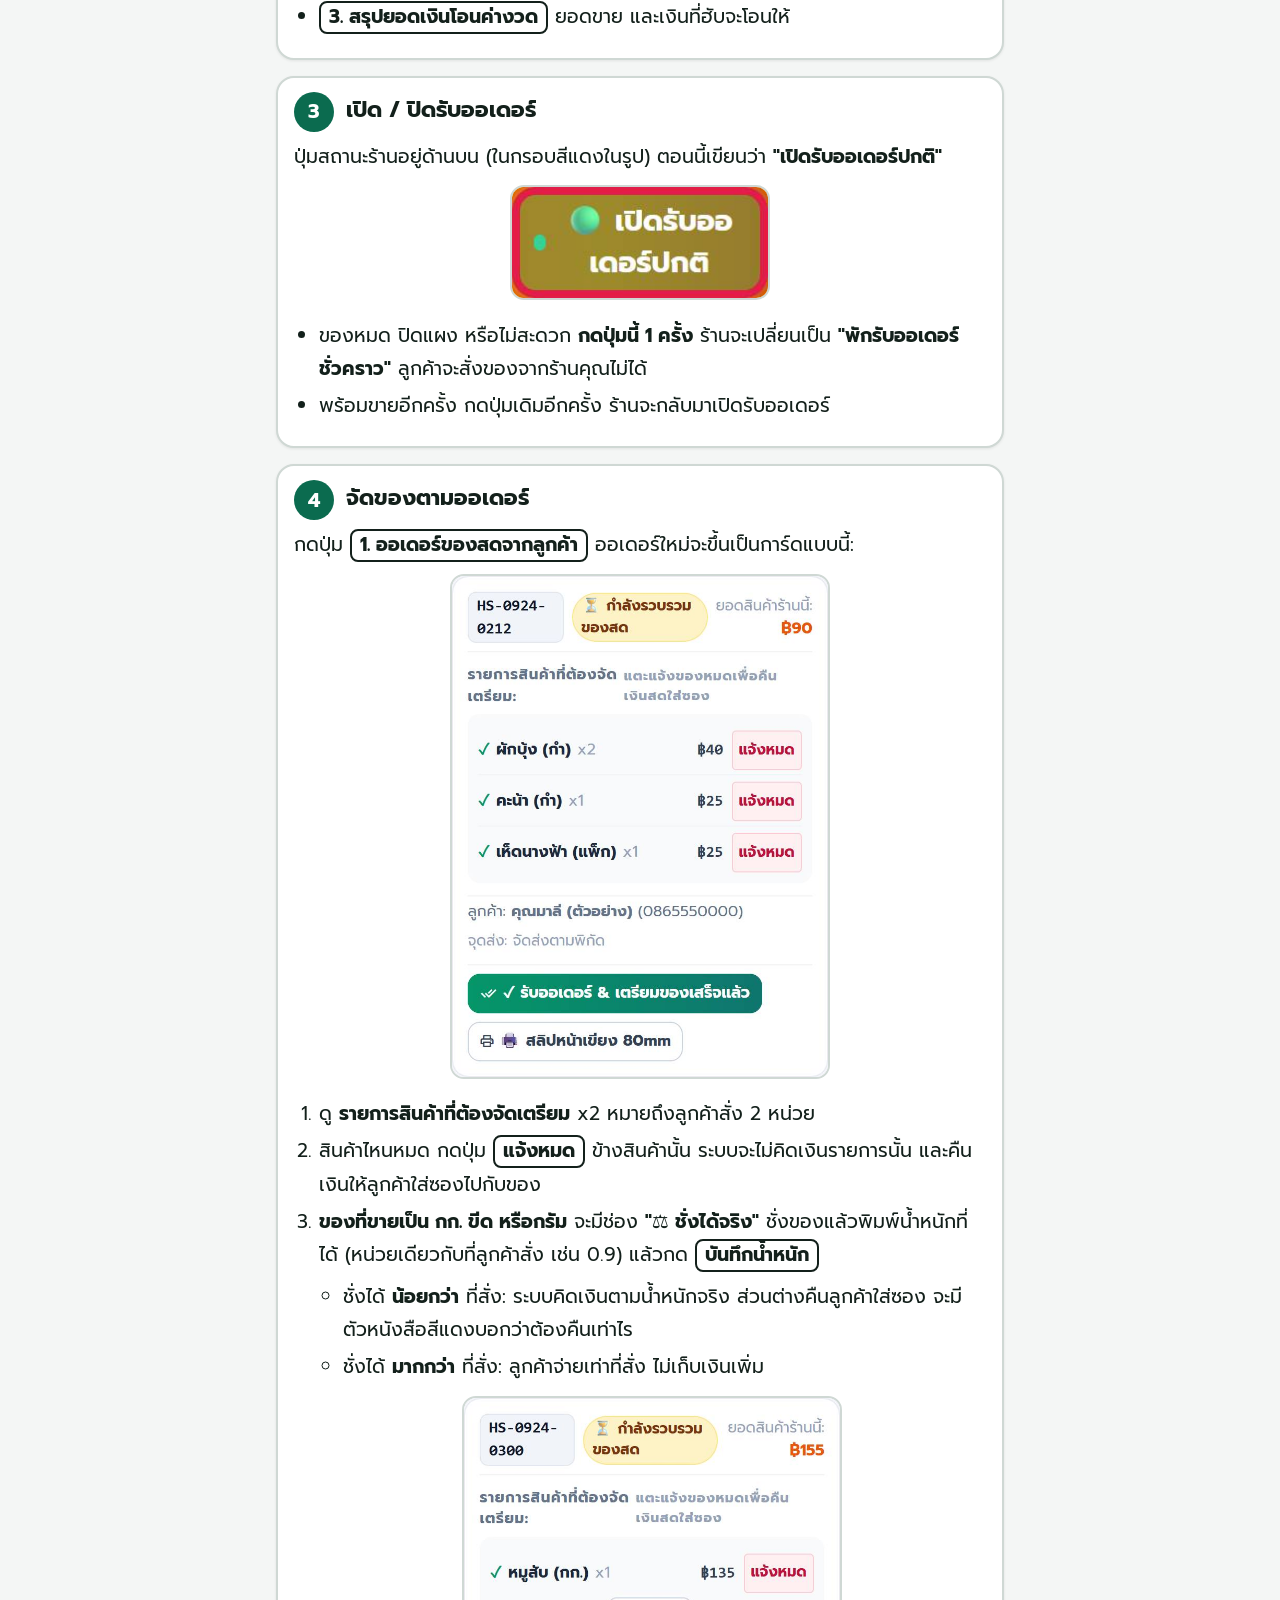
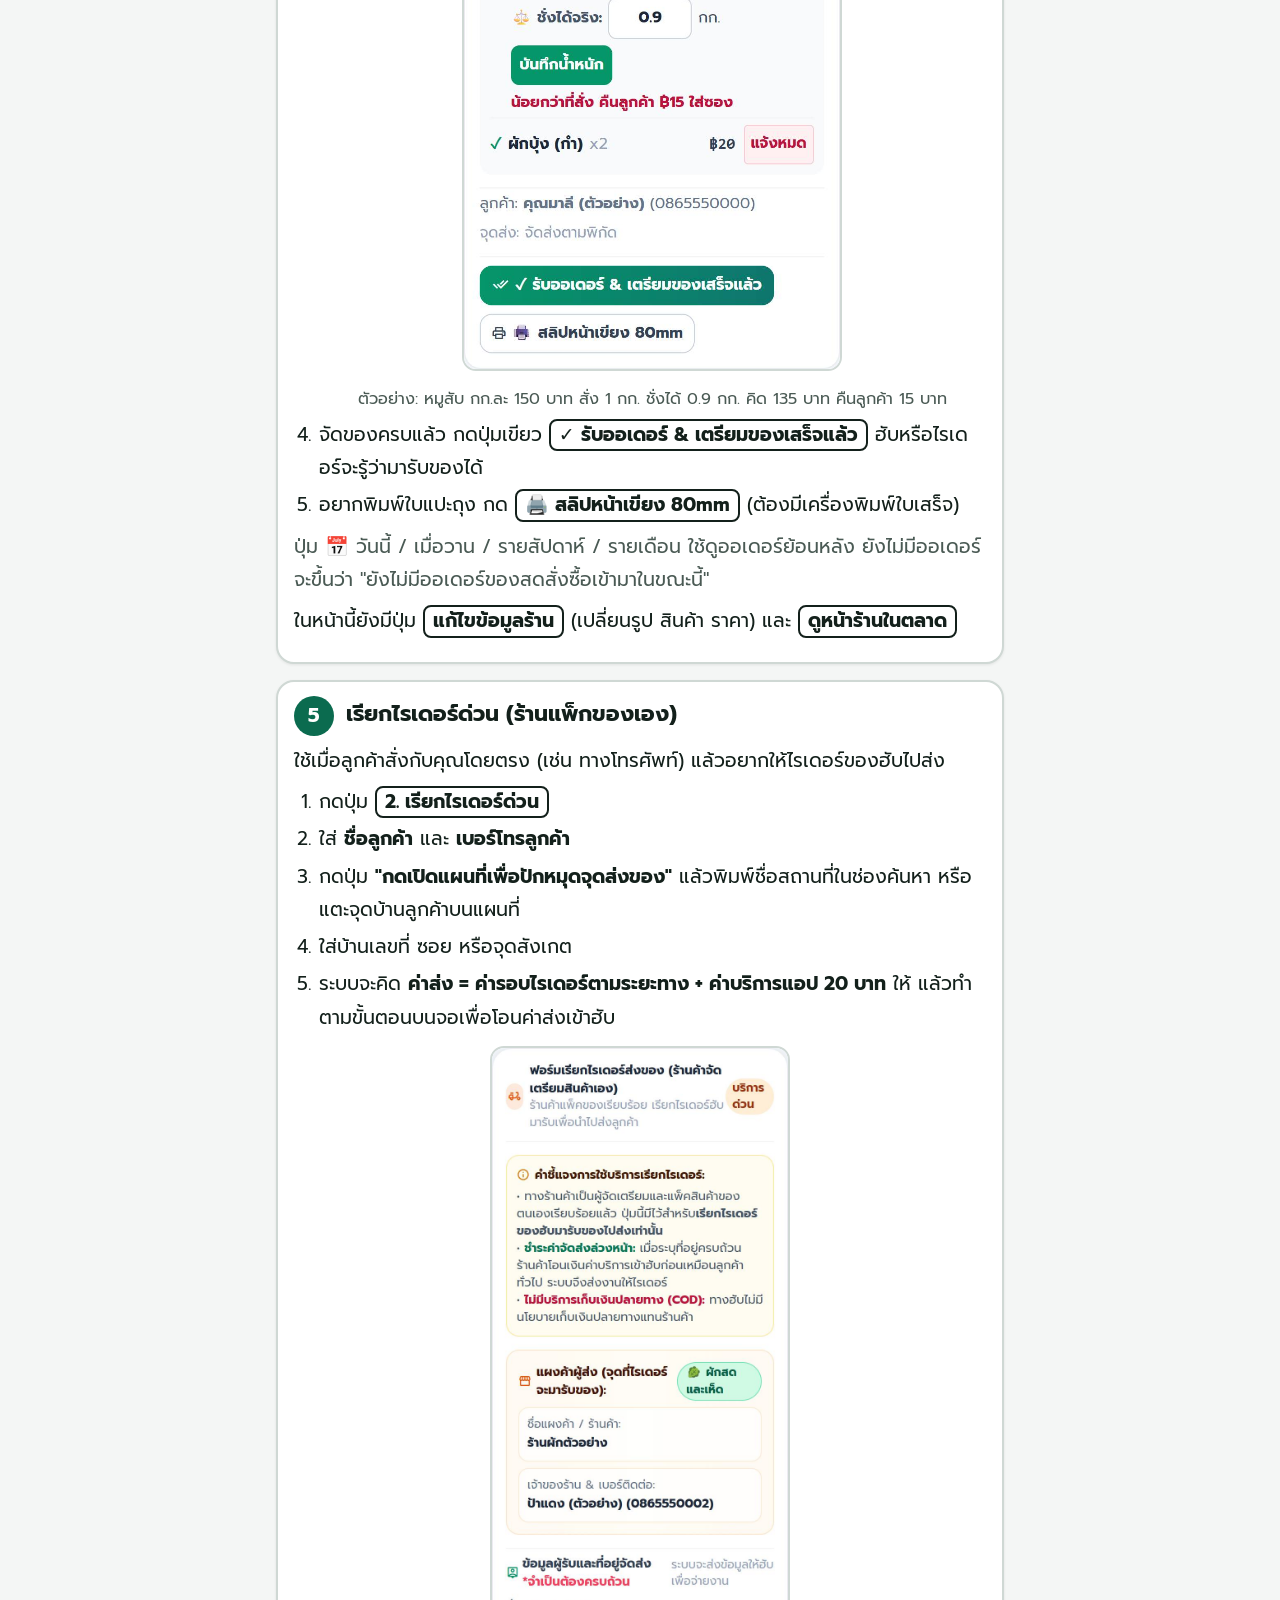
==== commit 702dd8ec: "feat(pricing): distance-based rider/delivery fees, small-order fee, GP 15%, 7 km limit, coupons off " ====
--- a/guide-merchant.html
+++ b/guide-merchant.html
@@ -280,11 +280,13 @@
                 <li>ใส่ <strong>ชื่อลูกค้า</strong> และ <strong>เบอร์โทรลูกค้า</strong></li>
                 <li>กดปุ่ม <strong>"กดเปิดแผนที่เพื่อปักหมุดจุดส่งของ"</strong> แล้วพิมพ์ชื่อสถานที่ในช่องค้นหา หรือแตะจุดบ้านลูกค้าบนแผนที่</li>
                 <li>ใส่บ้านเลขที่ ซอย หรือจุดสังเกต</li>
-                <li>ระบบจะคิด <strong>ค่าส่งตามระยะทาง</strong> ให้ แล้วทำตามขั้นตอนบนจอเพื่อโอนค่าส่งเข้าฮับ</li>
+                <li>ระบบจะคิด <strong>ค่าส่ง = ค่ารอบไรเดอร์ตามระยะทาง + ค่าบริการแอป 20 บาท</strong> ให้ แล้วทำตามขั้นตอนบนจอเพื่อโอนค่าส่งเข้าฮับ</li>
             </ol>
             <figure class="narrow"><img src="images/guide/merchant/m24-express.jpg" width="720" height="2484" loading="lazy" alt="ฟอร์มเรียกไรเดอร์ส่งของ"></figure>
             <div class="warn">
                 <p>• ต้อง <strong>โอนค่าส่งล่วงหน้า</strong> ระบบจึงส่งงานให้ไรเดอร์</p>
+                <p>• ตัวอย่างค่าส่ง: ไม่เกิน 3 กม. = <strong>50 บาท</strong> (ค่ารอบ 30 + ค่าแอป 20), 5 กม. = 70 บาท, 7 กม. = 90 บาท</p>
+                <p>• ส่งได้ไกลสุด <strong>7 กม.</strong> จากตลาด</p>
                 <p>• บริการนี้ <strong>ไม่เก็บเงินปลายทางแทนร้าน</strong> ค่าของให้ร้านเก็บจากลูกค้าเอง</p>
             </div>
         </div>
@@ -292,10 +294,10 @@
         <div class="step">
             <div class="step-head"><span class="num">6</span><h3>ดูยอดขายและเงินที่จะได้รับ</h3></div>
             <p>กดปุ่ม <span class="btn-name">3. สรุปยอดเงินโอนค่างวด</span></p>
-            <figure class="narrow"><img src="images/guide/merchant/m25-settlement.jpg" width="720" height="2782" loading="lazy" alt="หน้าสรุปยอดเงินโอน ยอดขาย หัก GP 10% และยอดโอนสุทธิ"></figure>
+            <figure class="narrow"><img src="images/guide/merchant/m25-settlement.jpg" width="720" height="2782" loading="lazy" alt="หน้าสรุปยอดเงินโอน ยอดขาย หัก GP และยอดโอนสุทธิ"></figure>
             <ul>
                 <li><strong>1. ยอดจำหน่ายของสดรวม</strong>: ยอดขายของวันนั้น (ไม่นับของที่แจ้งหมด)</li>
-                <li><strong>2. หักค่าบริการฮับ (GP 10%)</strong>: ค่าระบบ จัดหาไรเดอร์ และการตลาด เช่น ขายได้ 90 บาท หัก 9 บาท</li>
+                <li><strong>2. หักค่าบริการฮับ (GP 15%)</strong>: ค่าระบบ จัดหาไรเดอร์ และการตลาด เช่น ขายได้ 100 บาท หัก 15 บาท</li>
                 <li><strong>3. ยอดเงินโอนสุทธิเข้าบัญชี</strong>: เงินที่ฮับจะโอนให้คุณ</li>
                 <li>สถานะ <strong>"รอโอนเงิน"</strong> แปลว่าฮับยังไม่โอน พอโอนแล้ว จะเปลี่ยนเป็น <strong>"โอนแล้ว"</strong></li>
                 <li>ปุ่ม <strong>วันนี้ / เมื่อวาน</strong> และช่องวันที่ ใช้ดูยอดวันอื่น</li>
@@ -324,8 +326,8 @@
             <p>เข้าสู่ระบบ แล้วกดปุ่ม <span class="btn-name">แก้ไขข้อมูลร้าน</span> ในหน้า <span class="btn-name">1. ออเดอร์ของสดจากลูกค้า</span> แก้แล้วกดบันทึก</p>
         </details>
         <details>
-            <summary>ค่าบริการ GP 10% คืออะไร?</summary>
-            <p>ฮับหัก 10% จากยอดขายผ่านเว็บ เป็นค่าระบบ ค่าจัดหาไรเดอร์ และการตลาด ส่วนที่เหลือโอนเข้าบัญชีของคุณ</p>
+            <summary>ค่าบริการ GP 15% คืออะไร?</summary>
+            <p>ฮับหัก 15% จากยอดขายผ่านเว็บ เป็นค่าระบบ ค่าจัดหาไรเดอร์ และการตลาด ส่วนที่เหลือโอนเข้าบัญชีของคุณ</p>
         </details>
         <details>
             <summary>ของหมดกลางวัน ทำอย่างไร?</summary>
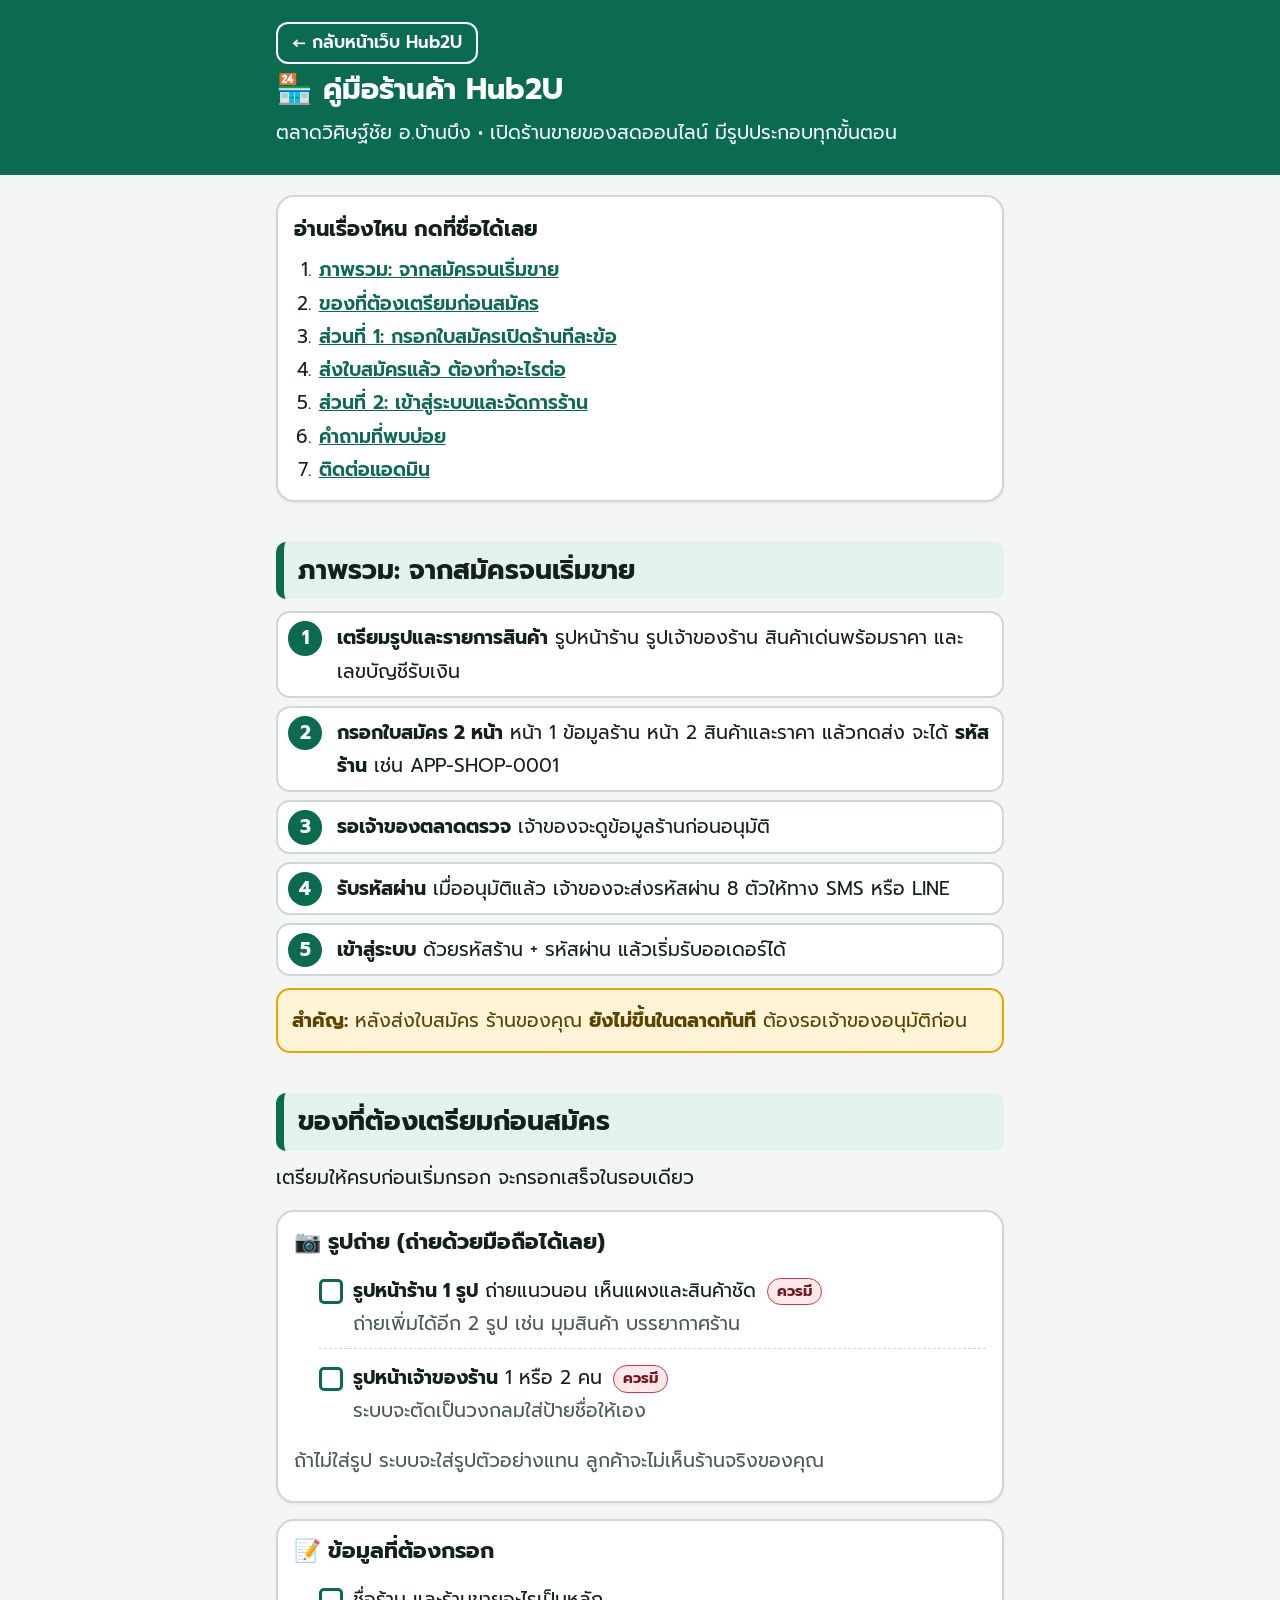
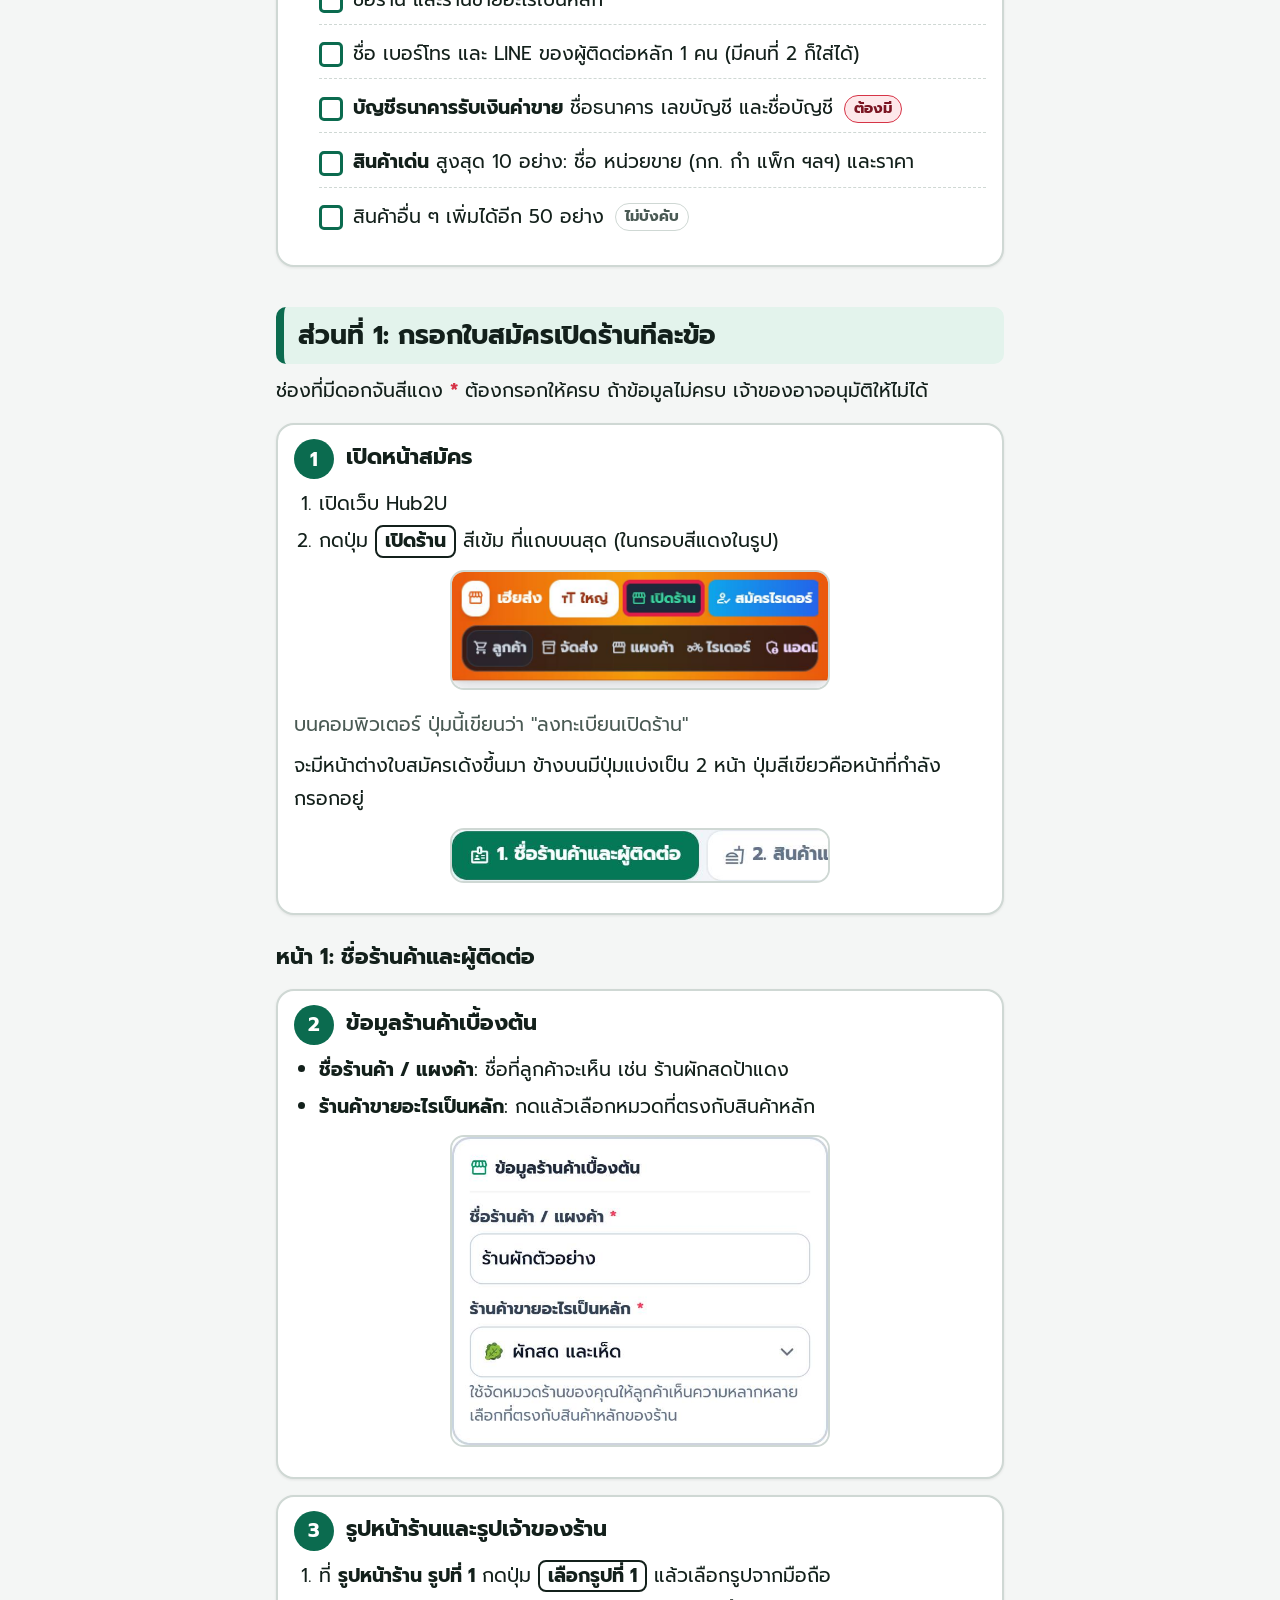
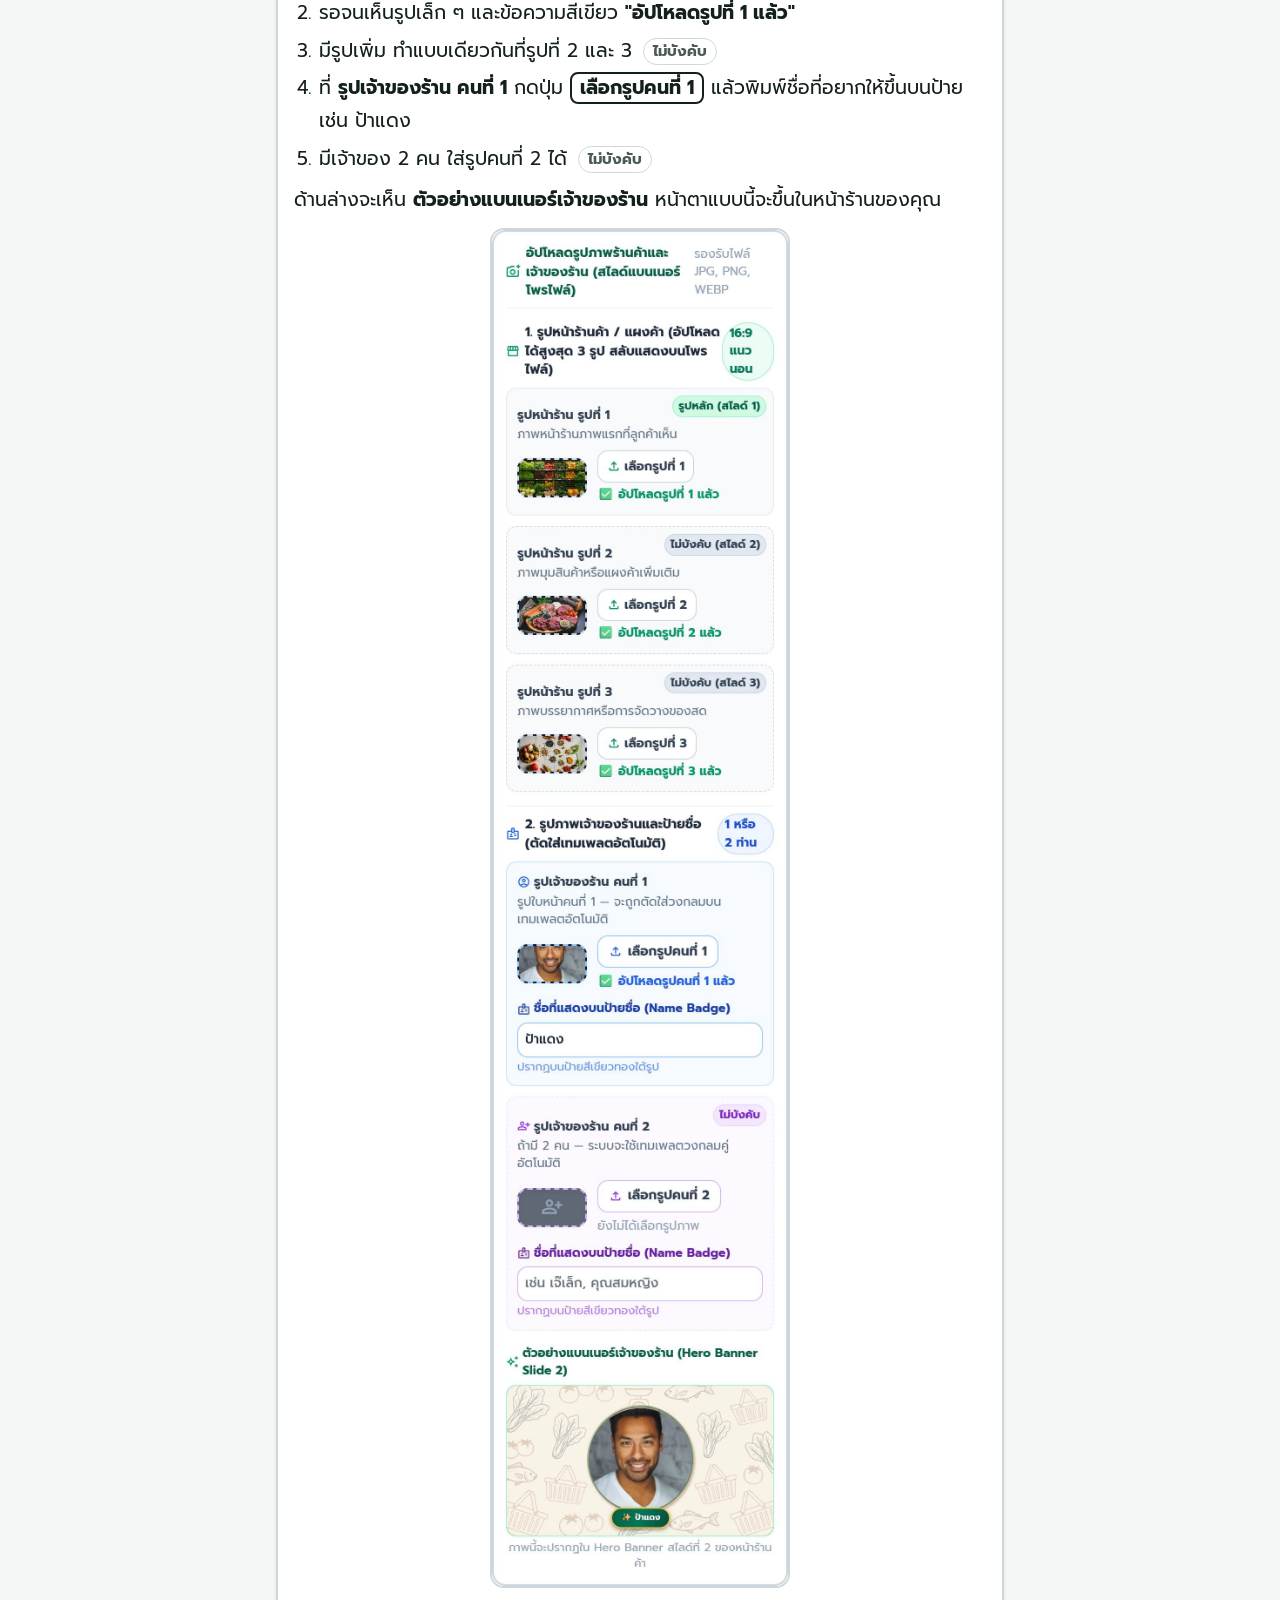
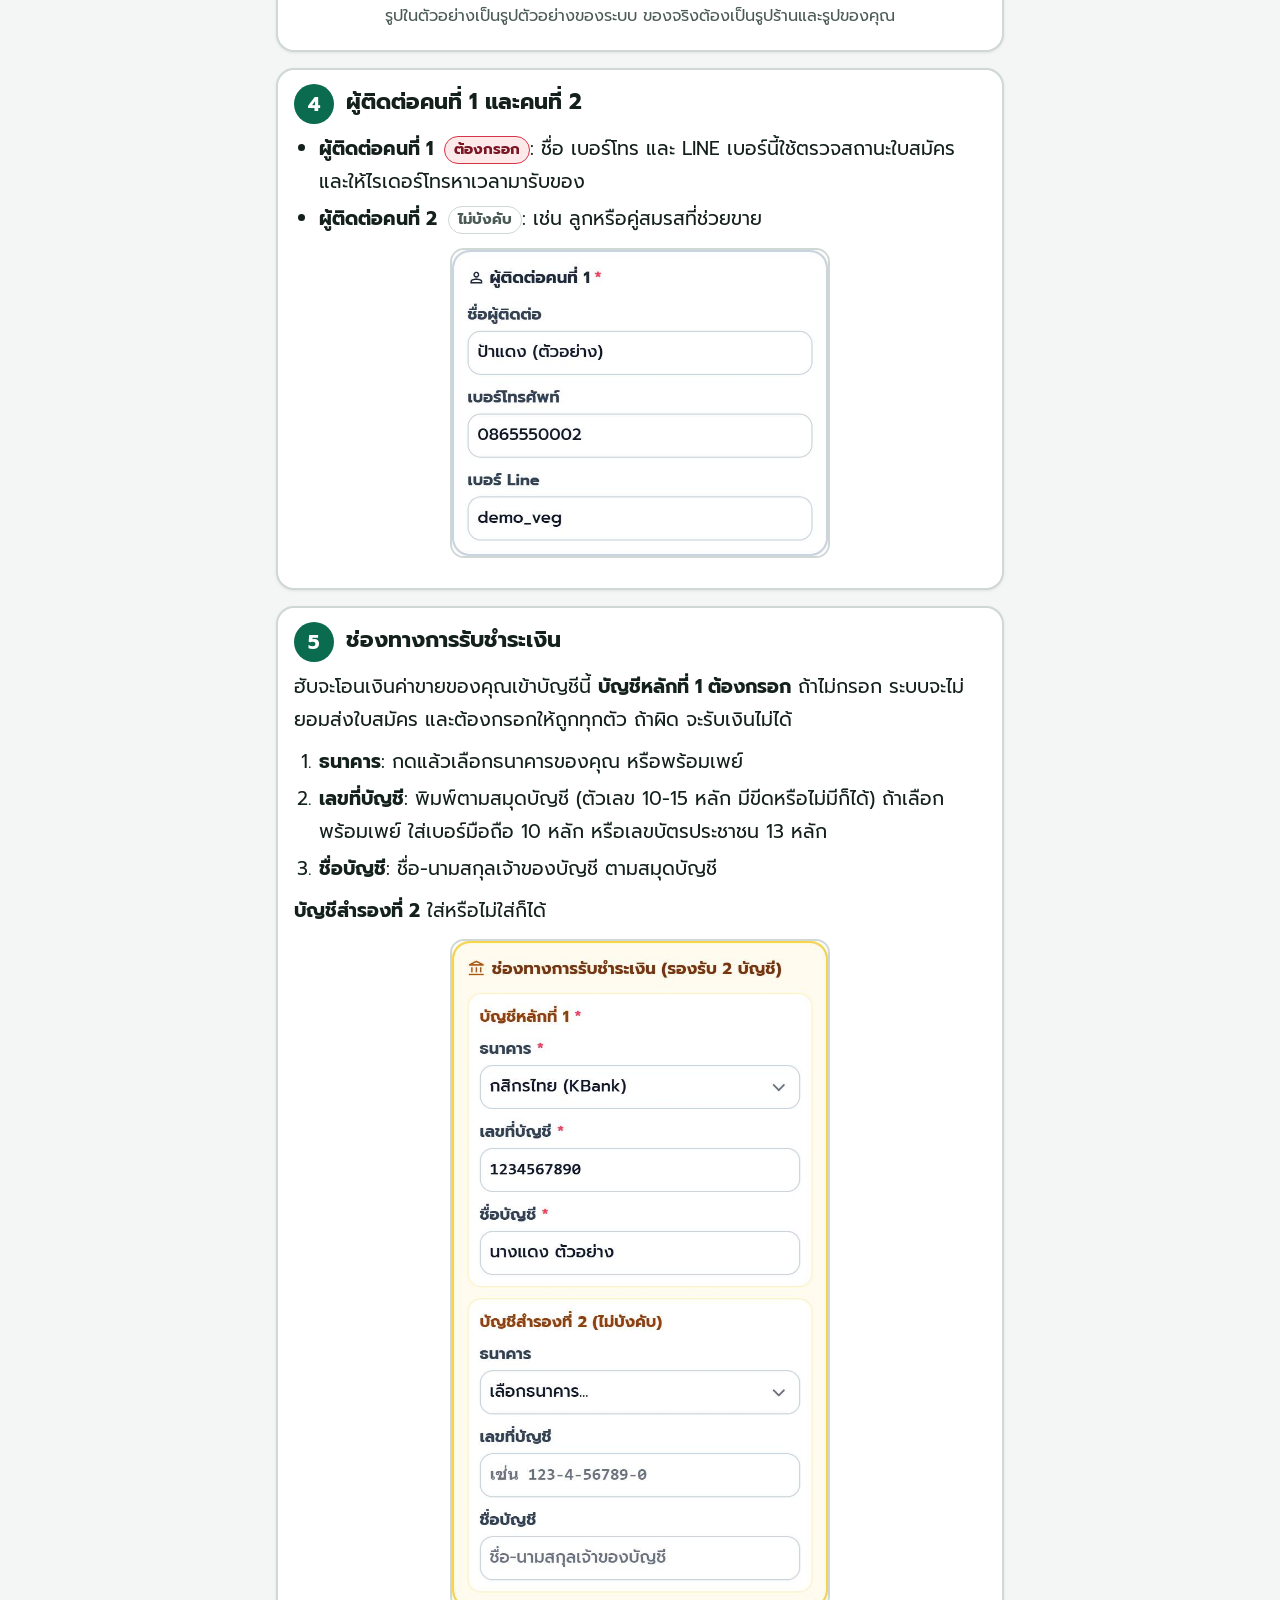
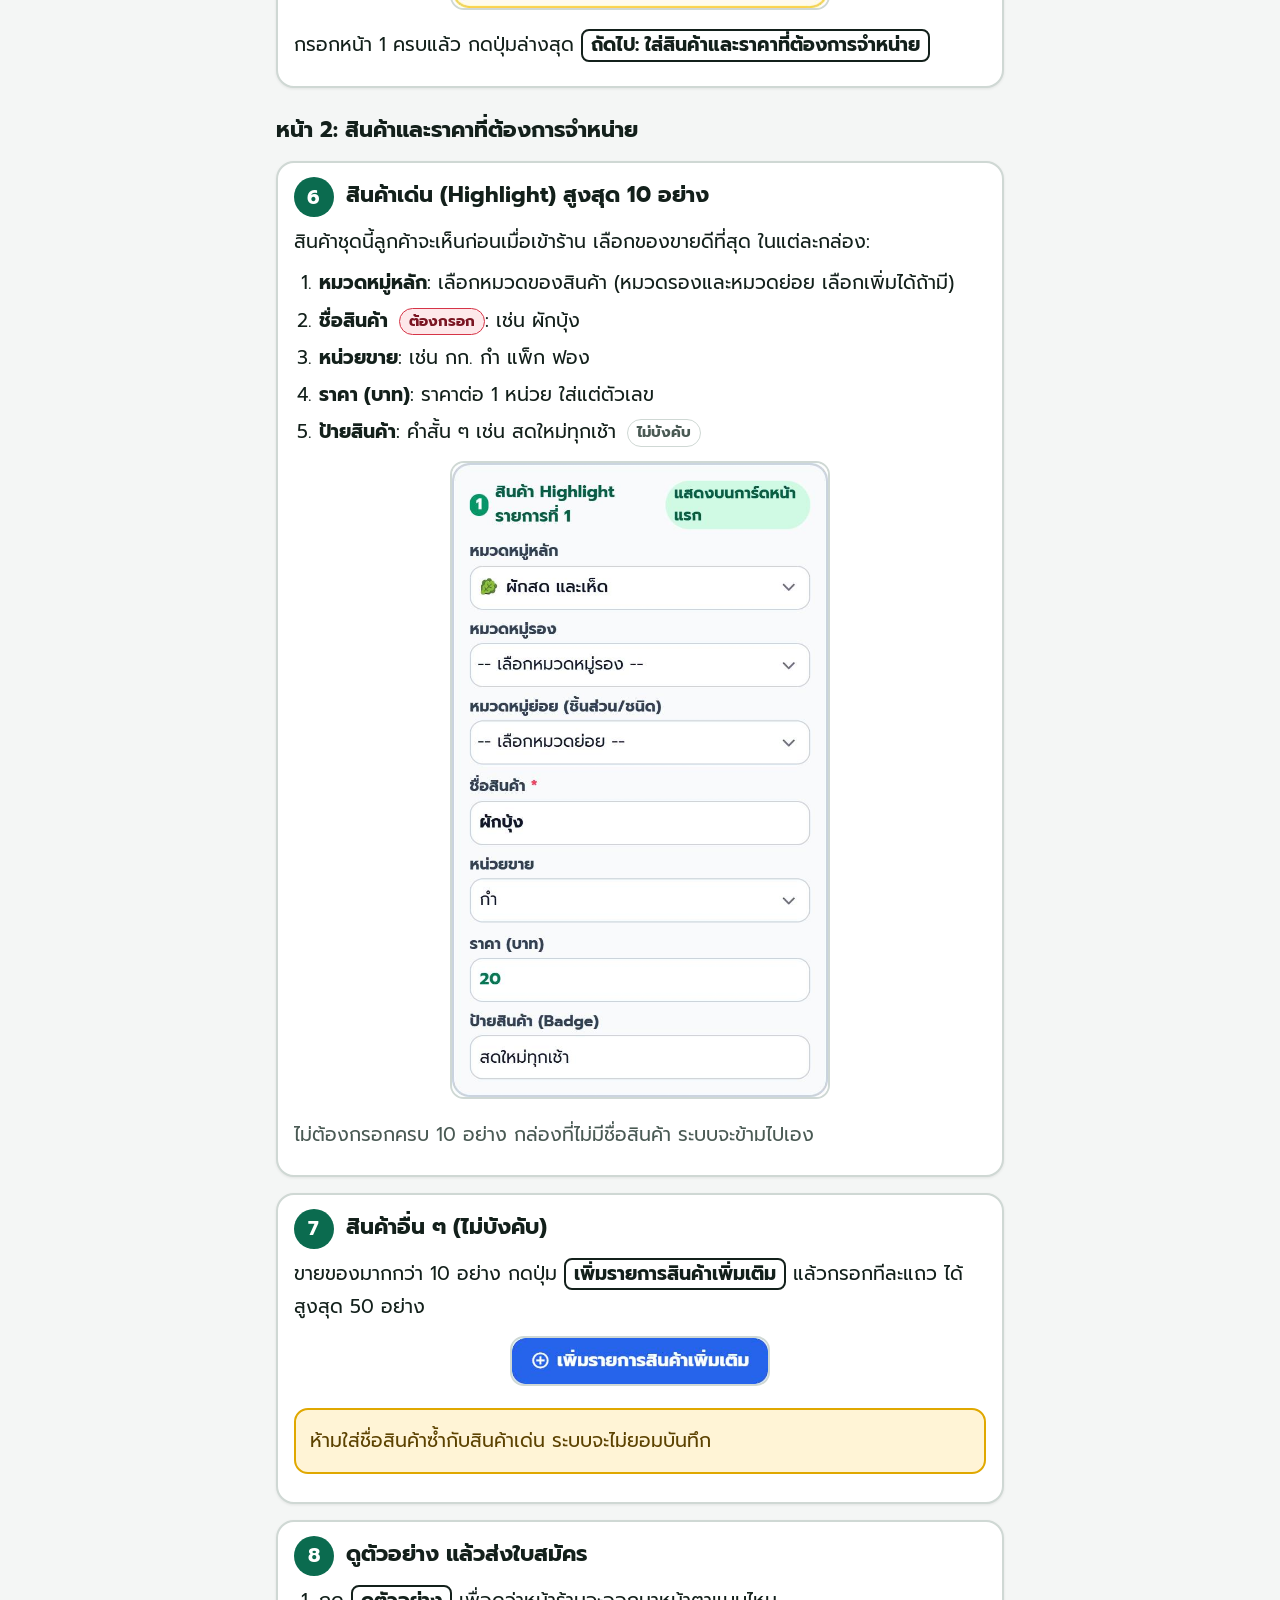
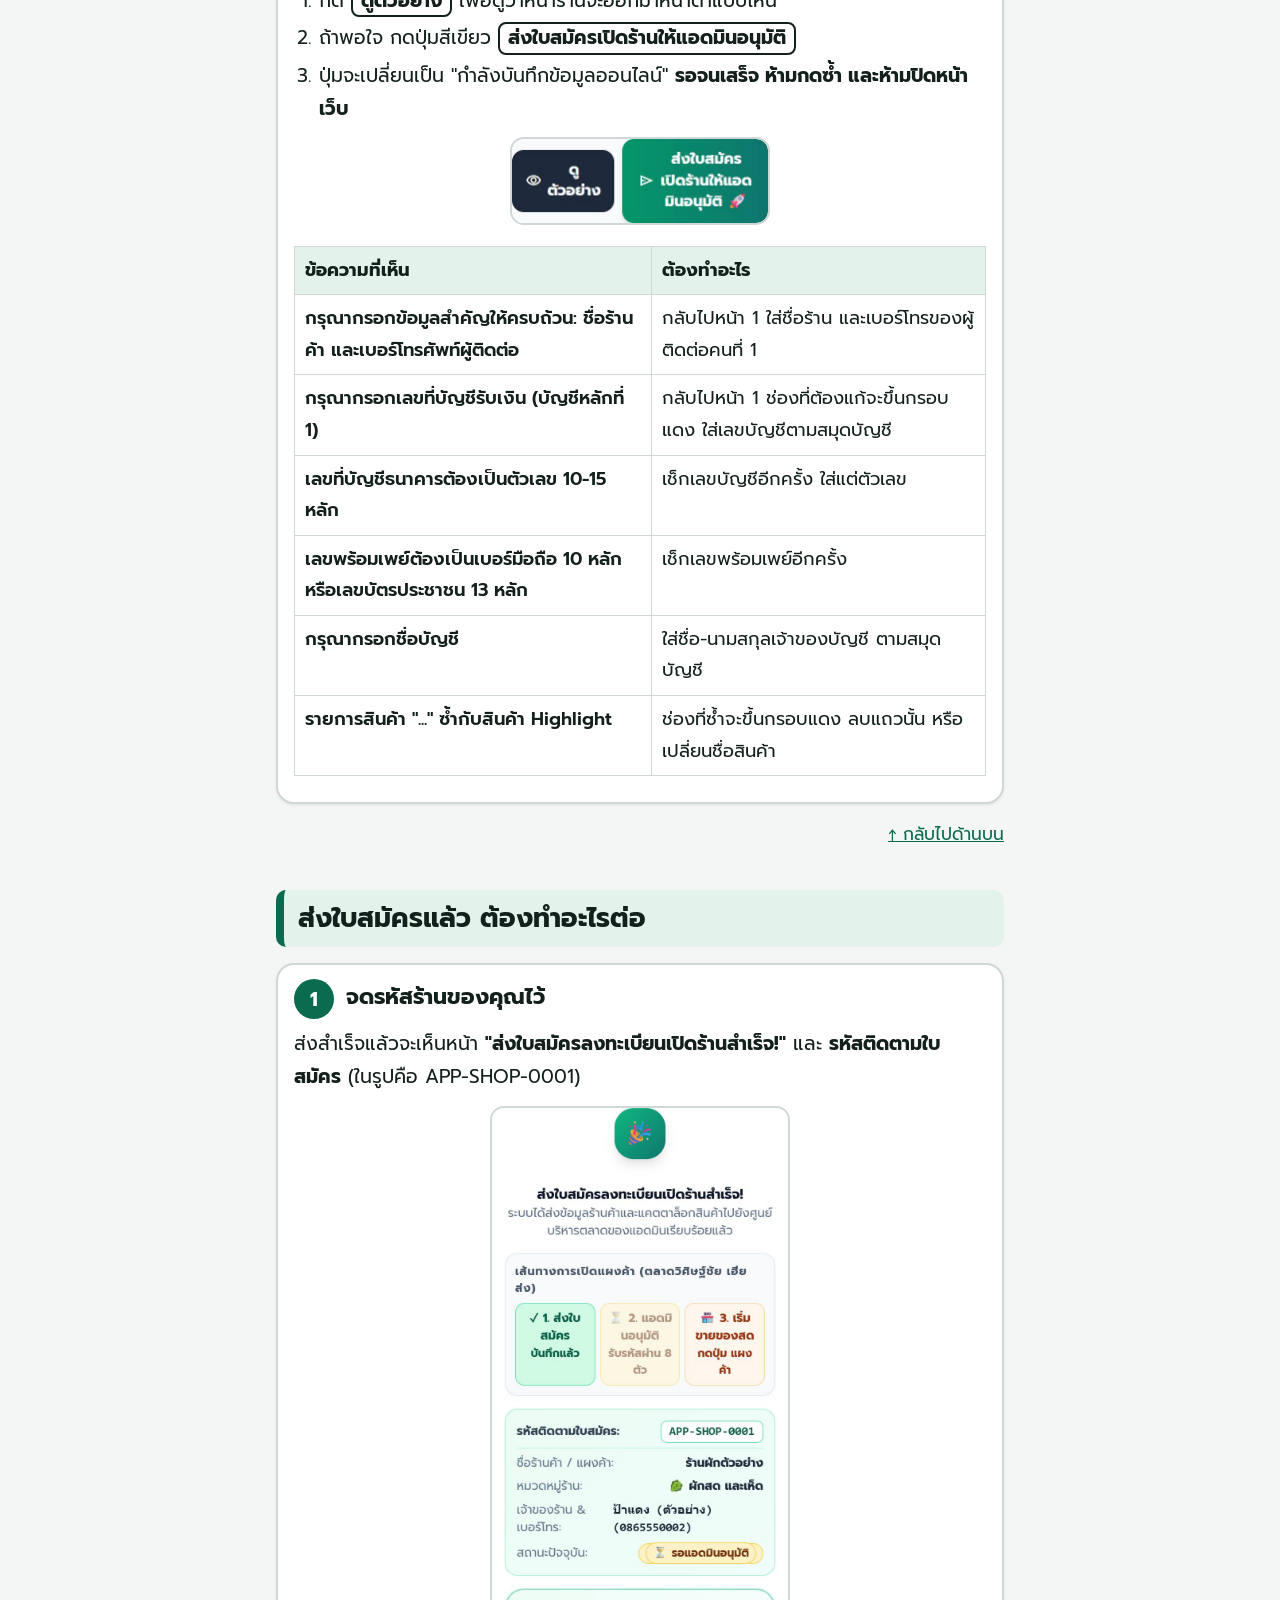
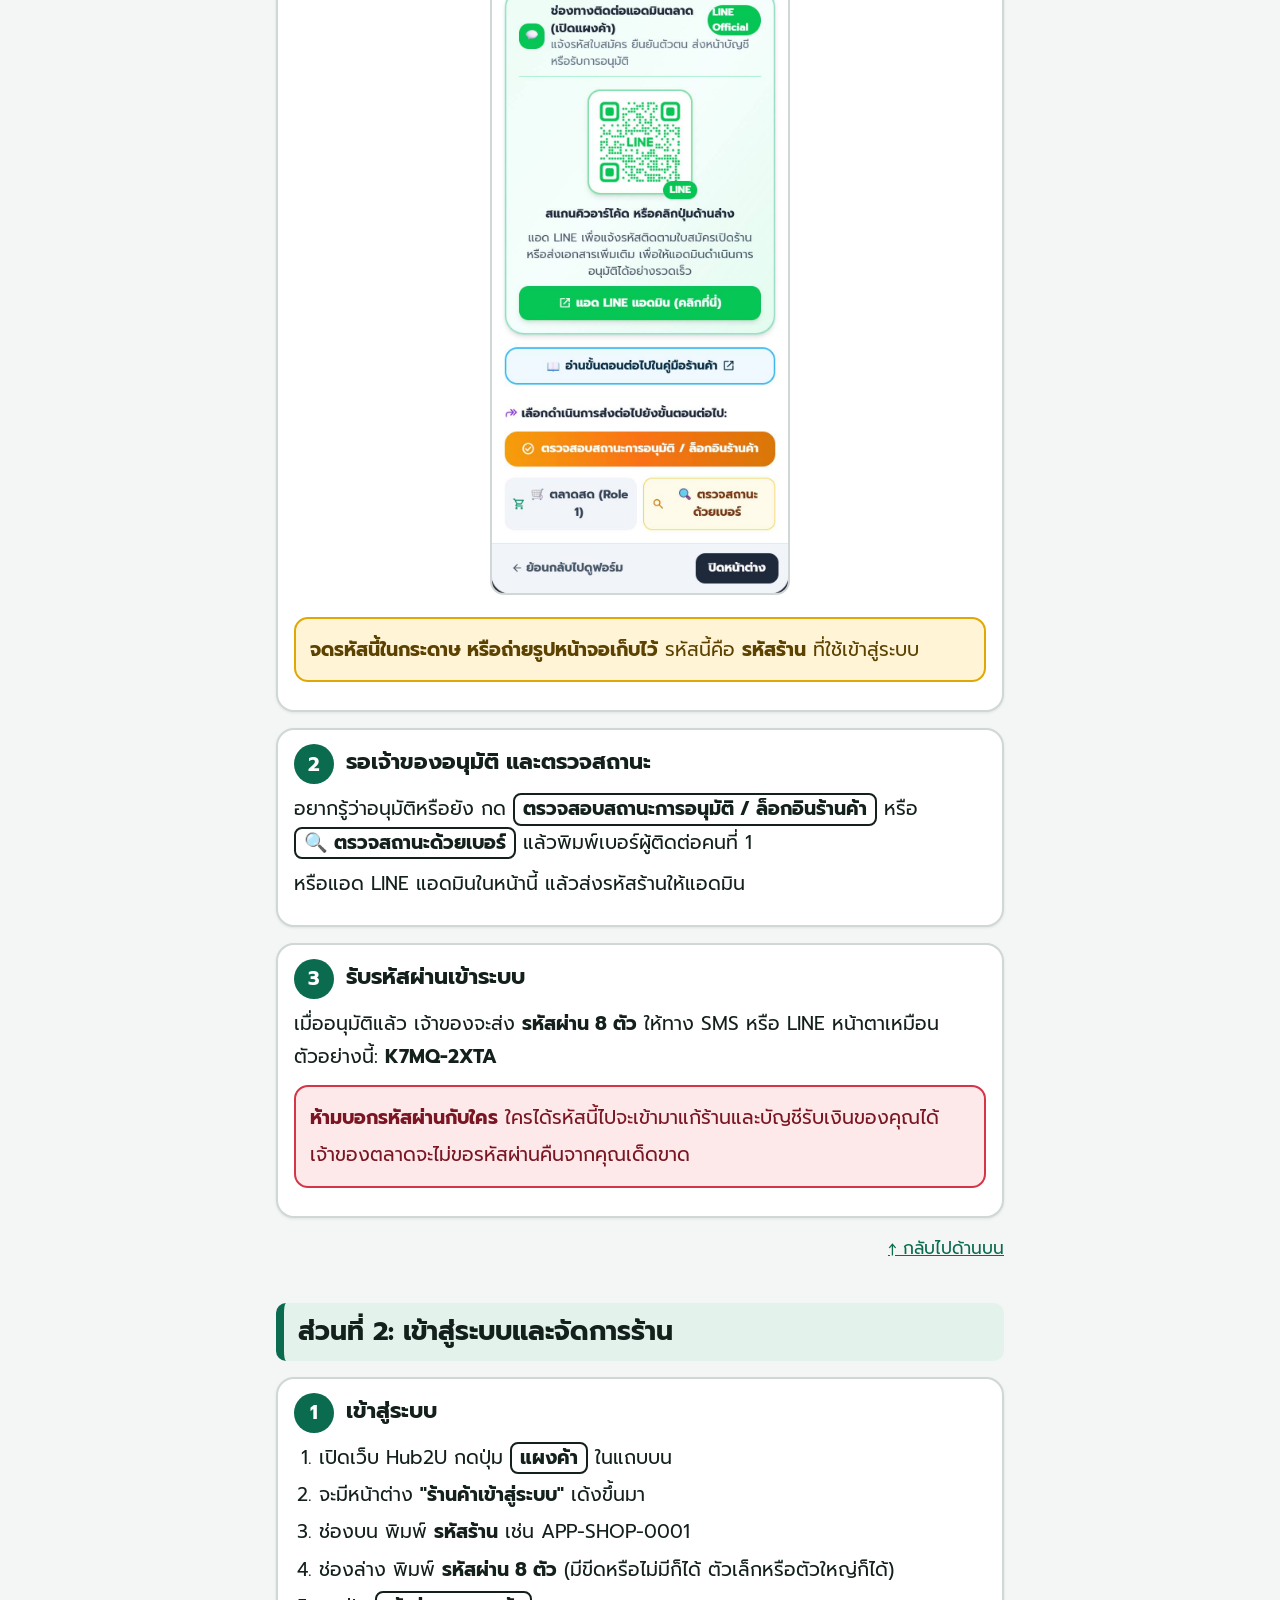
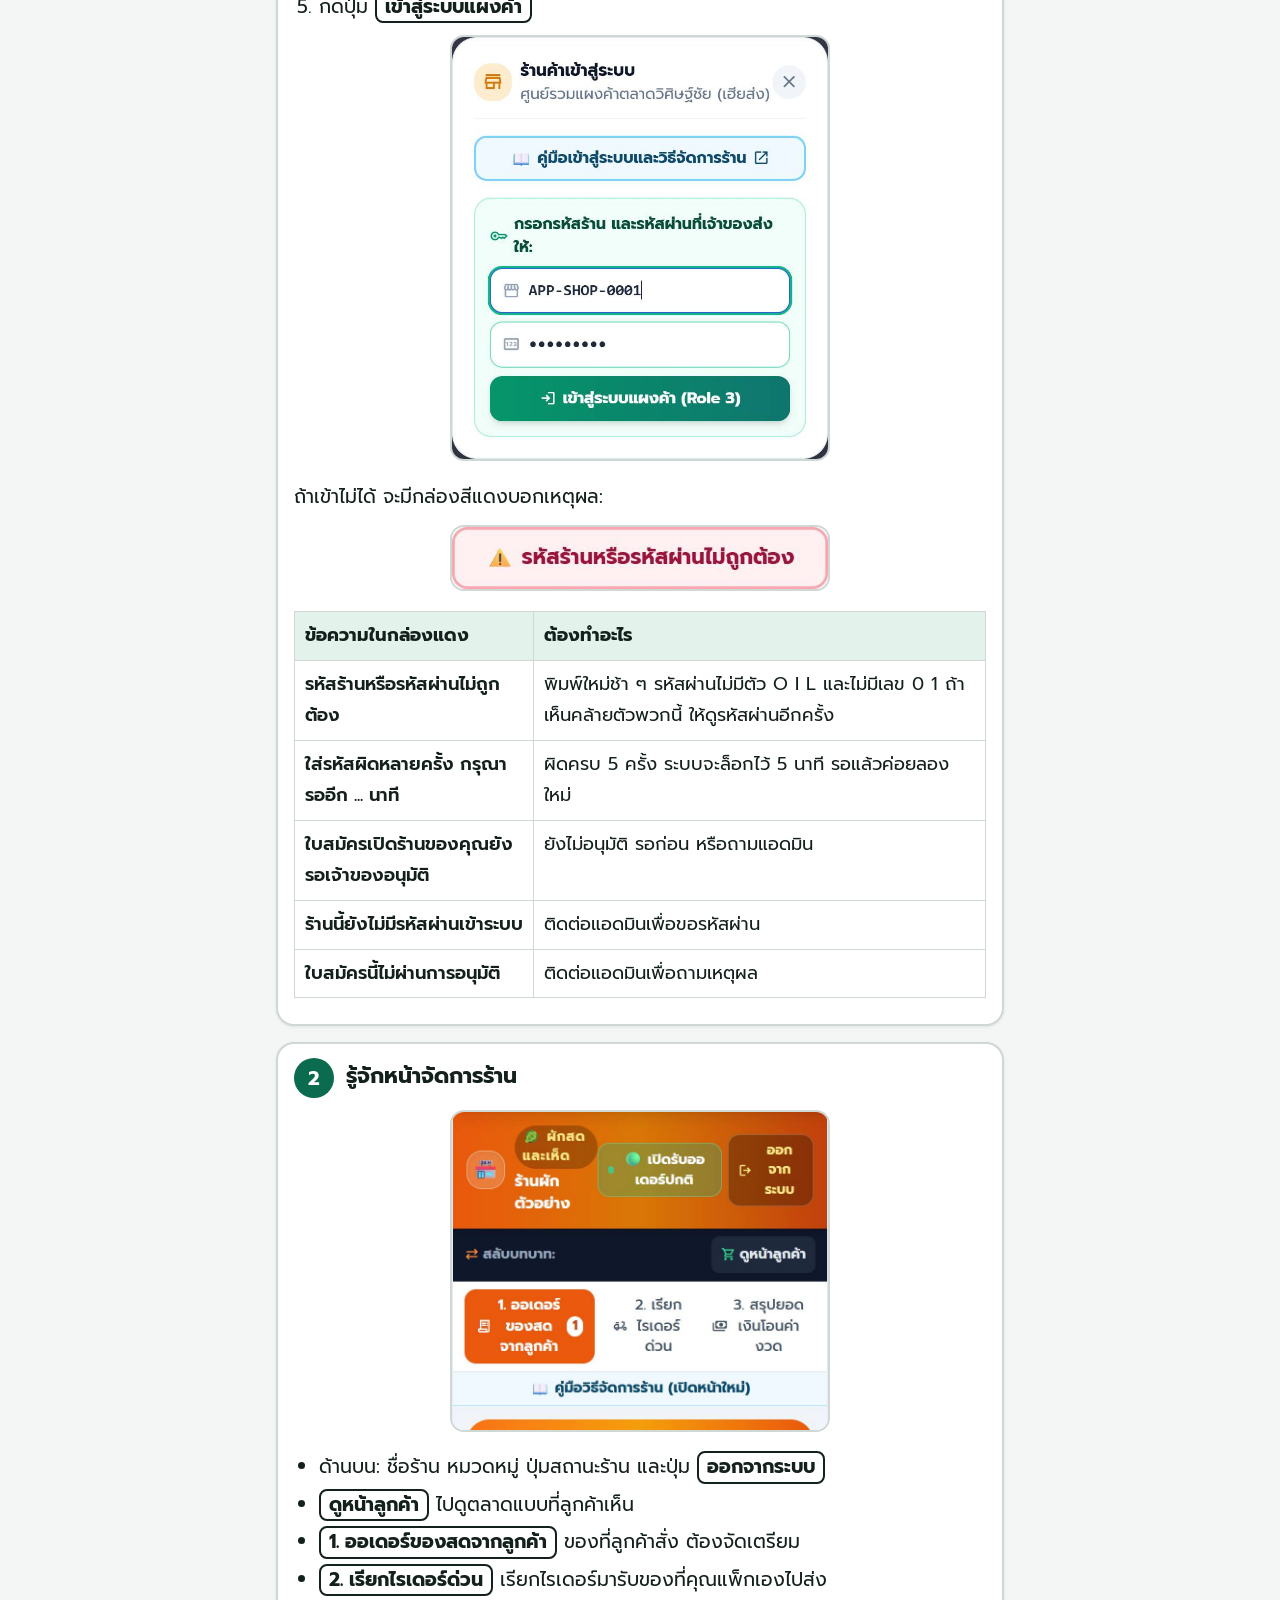
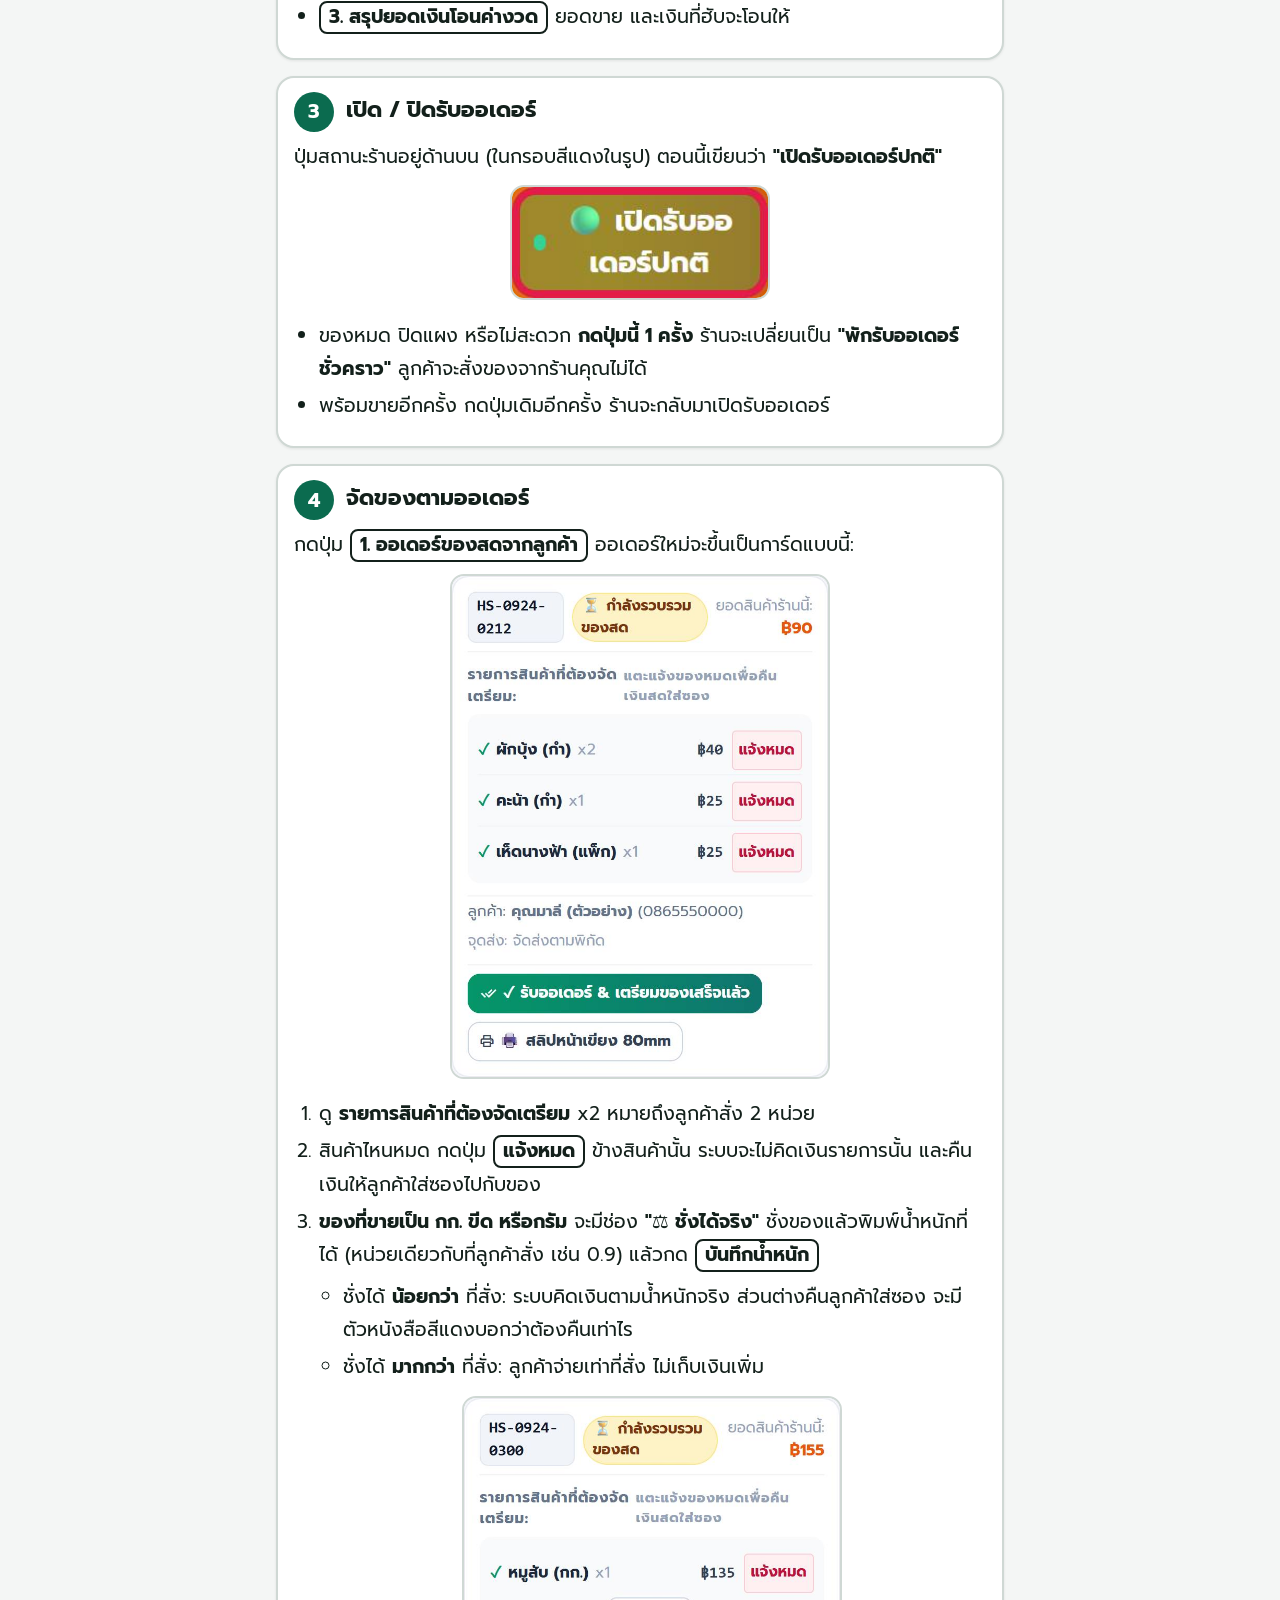
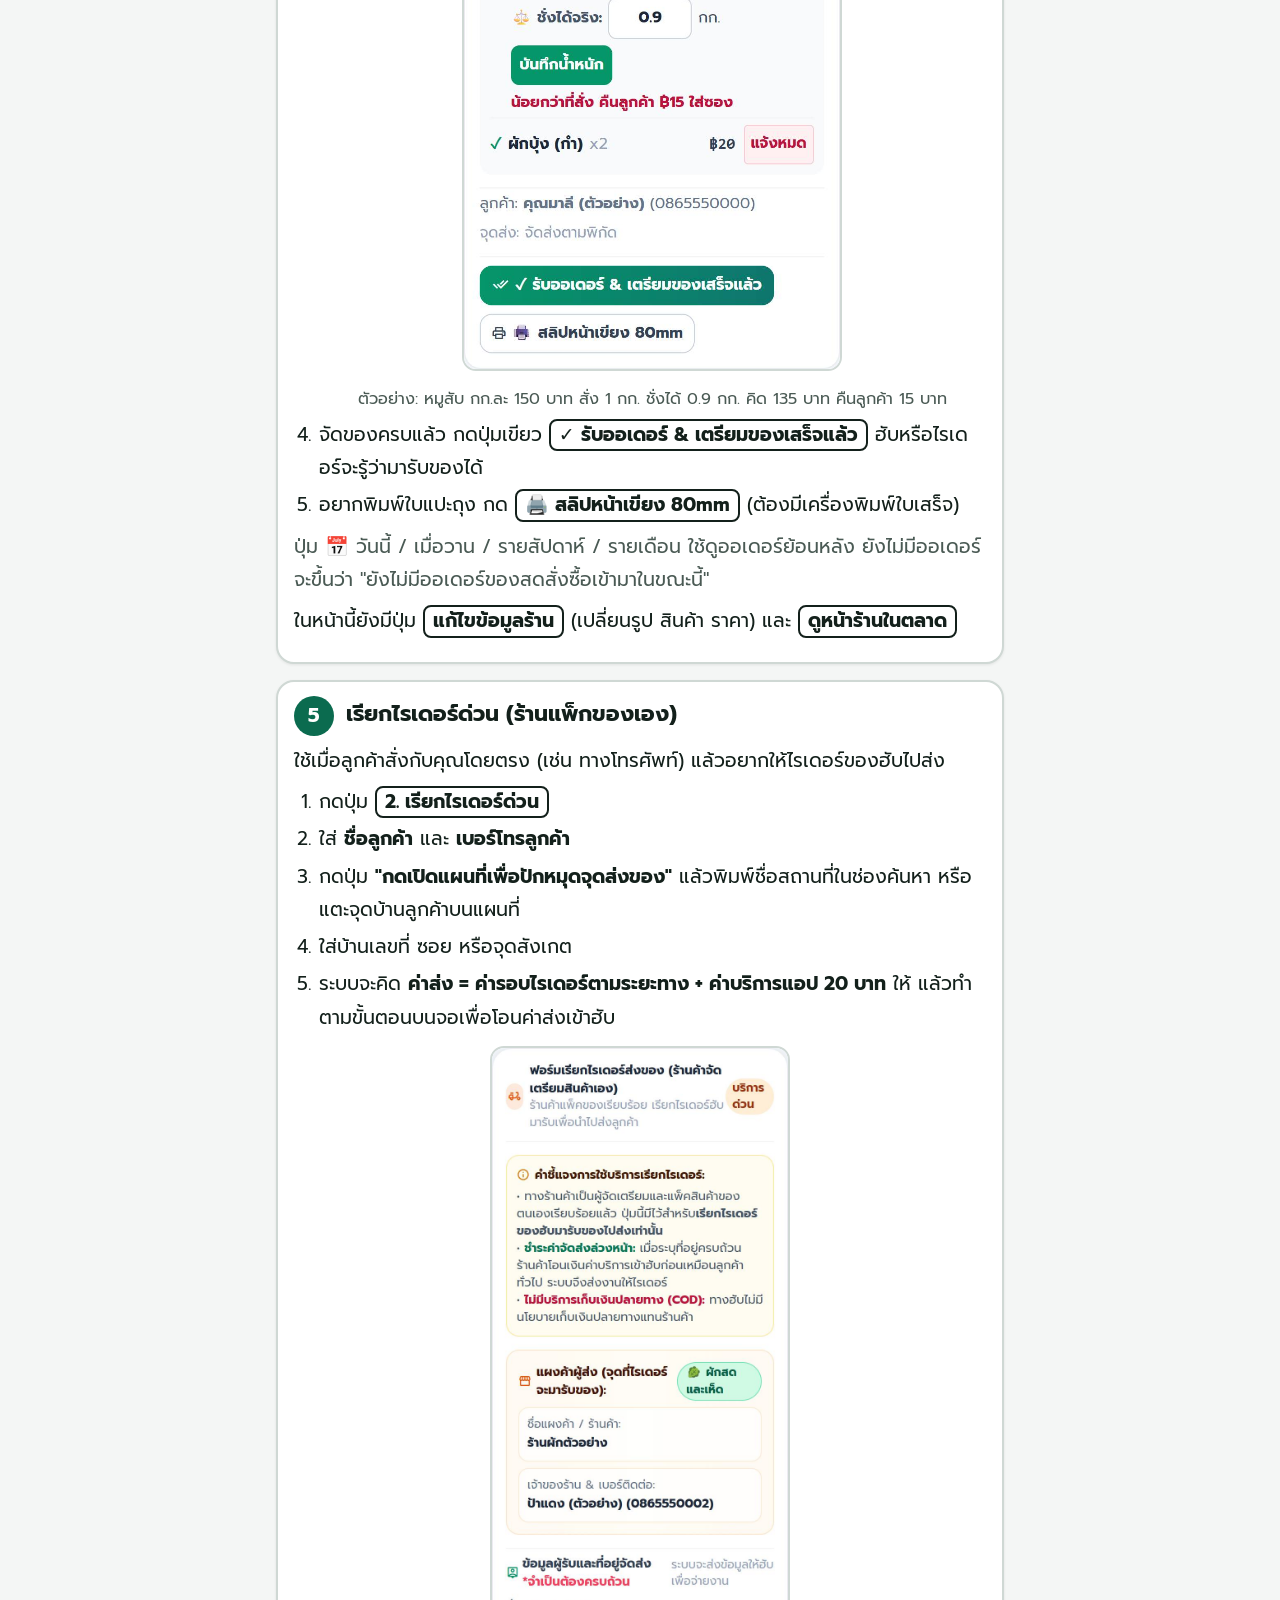
==== commit df74b444: "rebrand: rename เฮียส่ง to Hub2U app-wide, add new logo icon + favicon - Replace every "เฮียส่ง" occ" ====
--- a/guide-merchant.html
+++ b/guide-merchant.html
@@ -3,8 +3,8 @@
 <head>
     <meta charset="UTF-8">
     <meta name="viewport" content="width=device-width, initial-scale=1.0">
-    <title>คู่มือร้านค้าเฮียส่ง</title>
-    <meta name="description" content="คู่มือลงทะเบียนเปิดร้านและวิธีใช้หน้าจัดการร้าน ตลาดวิศิษฐ์ชัย บ้านบึง (เฮียส่ง)">
+    <title>คู่มือร้านค้า Hub2U</title>
+    <meta name="description" content="คู่มือลงทะเบียนเปิดร้านและวิธีใช้หน้าจัดการร้าน ตลาดวิศิษฐ์ชัย บ้านบึง (Hub2U)">
     <meta name="theme-color" content="#0b6b4f">
     <link rel="preconnect" href="https://fonts.googleapis.com">
     <link rel="preconnect" href="https://fonts.gstatic.com" crossorigin>
@@ -17,8 +17,8 @@
          แก้ฟอร์มเปิดร้านหรือหน้าจัดการร้านเมื่อไร ต้องแก้คู่มือนี้ด้วย (ตัวทดสอบ firebase-rules/tests/guide-merchant.test.js ตรวจชื่อปุ่ม) -->
     <header class="top">
         <div class="wrap">
-            <a class="back" href="./">← กลับหน้าเว็บเฮียส่ง</a>
-            <h1>🏪 คู่มือร้านค้าเฮียส่ง</h1>
+            <a class="back" href="./">← กลับหน้าเว็บ Hub2U</a>
+            <h1>🏪 คู่มือร้านค้า Hub2U</h1>
             <p>ตลาดวิศิษฐ์ชัย อ.บ้านบึง • เปิดร้านขายของสดออนไลน์ มีรูปประกอบทุกขั้นตอน</p>
         </div>
     </header>
@@ -79,7 +79,7 @@
         <div class="step">
             <div class="step-head"><span class="num">1</span><h3>เปิดหน้าสมัคร</h3></div>
             <ol>
-                <li>เปิดเว็บเฮียส่ง</li>
+                <li>เปิดเว็บ Hub2U</li>
                 <li>กดปุ่ม <span class="btn-name">เปิดร้าน</span> สีเข้ม ที่แถบบนสุด (ในกรอบสีแดงในรูป)</li>
             </ol>
             <figure><img src="images/guide/merchant/m01-header-button.jpg" width="780" height="240" loading="lazy" alt="แถบบนสุดของเว็บ ปุ่มเปิดร้าน"></figure>
@@ -208,7 +208,7 @@
         <div class="step">
             <div class="step-head"><span class="num">1</span><h3>เข้าสู่ระบบ</h3></div>
             <ol>
-                <li>เปิดเว็บเฮียส่ง กดปุ่ม <span class="btn-name">แผงค้า</span> ในแถบบน</li>
+                <li>เปิดเว็บ Hub2U กดปุ่ม <span class="btn-name">แผงค้า</span> ในแถบบน</li>
                 <li>จะมีหน้าต่าง <strong>"ร้านค้าเข้าสู่ระบบ"</strong> เด้งขึ้นมา</li>
                 <li>ช่องบน พิมพ์ <strong>รหัสร้าน</strong> เช่น APP-SHOP-0001</li>
                 <li>ช่องล่าง พิมพ์ <strong>รหัสผ่าน 8 ตัว</strong> (มีขีดหรือไม่มีก็ได้ ตัวเล็กหรือตัวใหญ่ก็ได้)</li>
@@ -335,15 +335,15 @@
         </details>
         <details>
             <summary>ตัวหนังสือเล็กไป อ่านไม่ถนัด?</summary>
-            <p>ในหน้าเว็บเฮียส่ง กดปุ่มสีขาว <span class="btn-name">ใหญ่</span> ที่มีตัว TT อยู่แถบบนสุด (ข้างคำว่า เฮียส่ง) กดอีกครั้งจะเปลี่ยนเป็น "ใหญ่มาก"</p>
+            <p>ในหน้าเว็บ Hub2U กดปุ่มสีขาว <span class="btn-name">ใหญ่</span> ที่มีตัว TT อยู่แถบบนสุด (ข้างคำว่า Hub2U) กดอีกครั้งจะเปลี่ยนเป็น "ใหญ่มาก"</p>
         </details>
 
         <!-- ================= ติดต่อ ================= -->
         <h2 class="part" id="contact">ติดต่อแอดมิน</h2>
         <div class="contact">
-            <img src="images/line_oa_qr.png" width="130" height="130" alt="QR Code LINE ทางการเฮียส่ง">
+            <img src="images/line_oa_qr.png" width="130" height="130" alt="QR Code LINE ทางการ Hub2U">
             <div>
-                <p><strong>LINE ทางการเฮียส่ง</strong></p>
+                <p><strong>LINE ทางการ Hub2U</strong></p>
                 <p class="muted">สแกน QR หรือกดปุ่มด้านล่าง แล้วส่งรหัสร้านของคุณมาด้วยทุกครั้ง</p>
                 <a class="line-btn" href="https://lin.ee/61O4EyH" target="_blank" rel="noopener noreferrer">➕ แอด LINE แอดมิน</a>
             </div>
